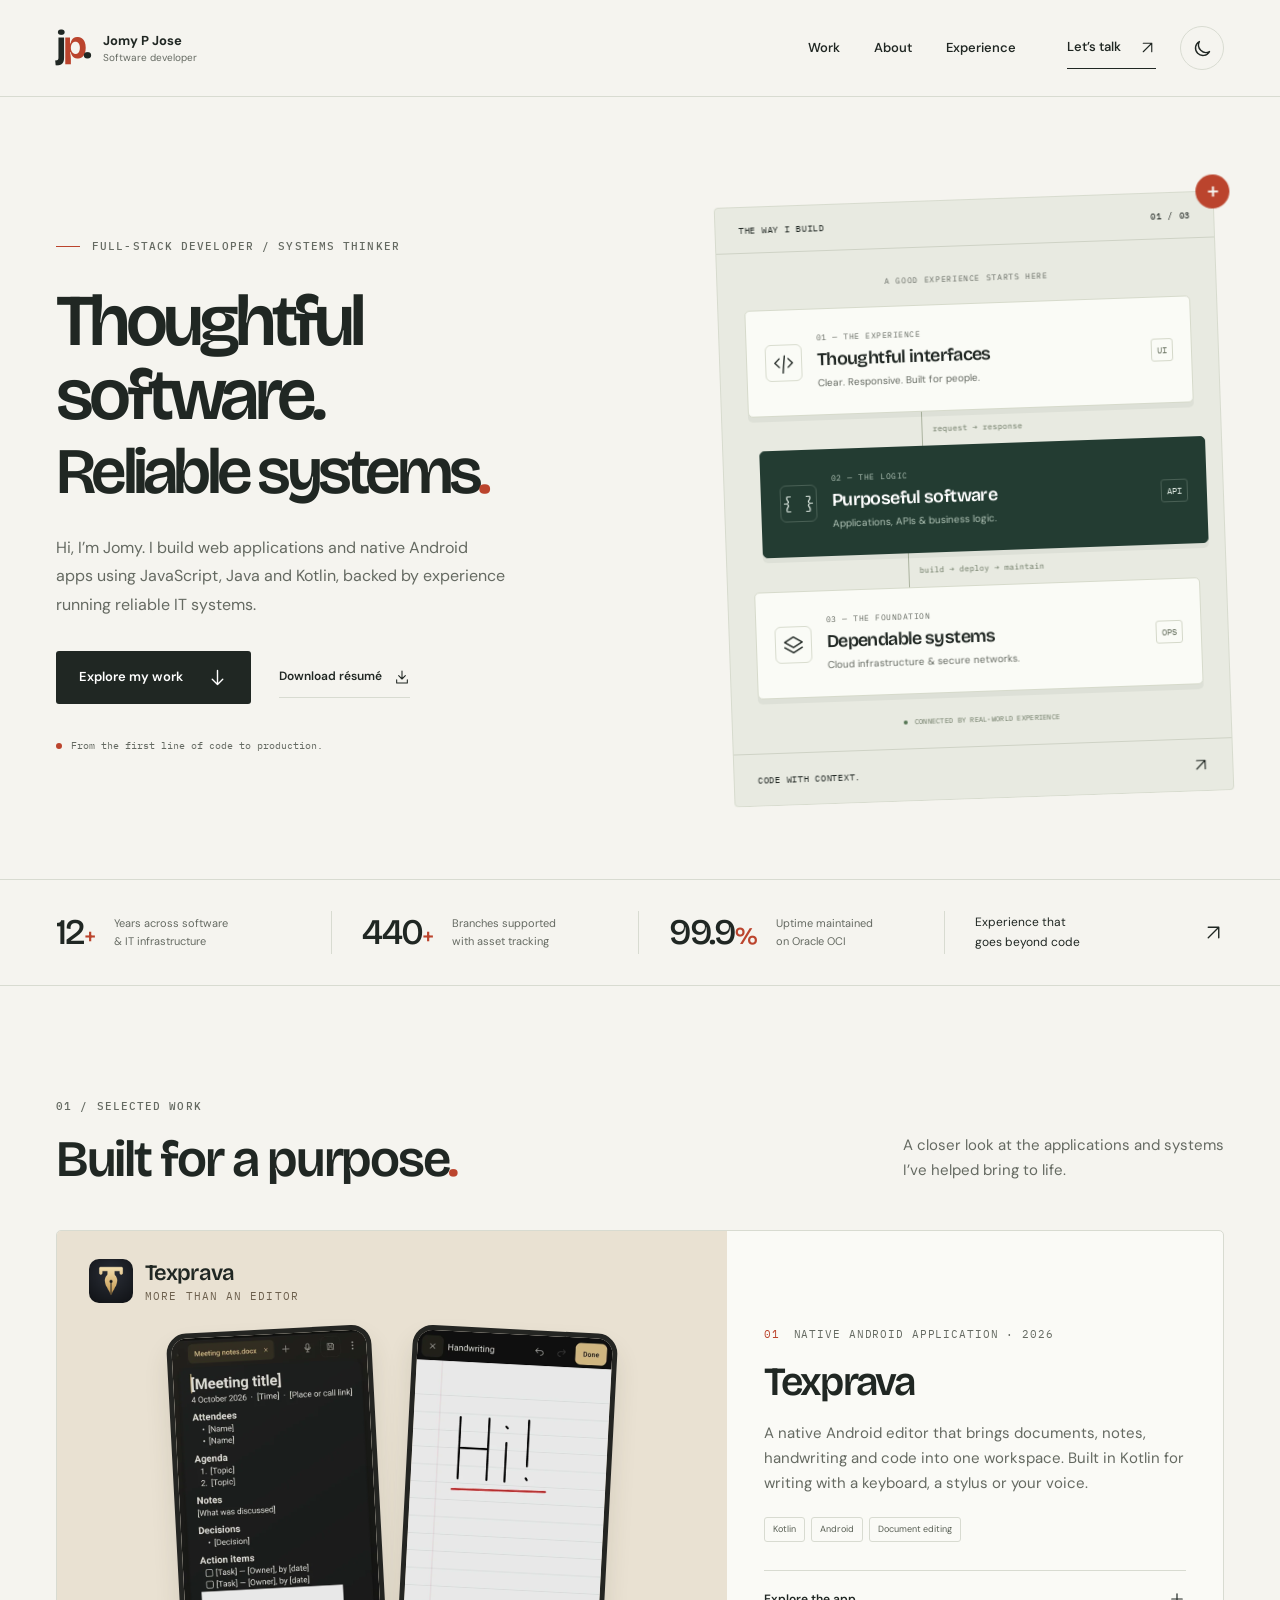
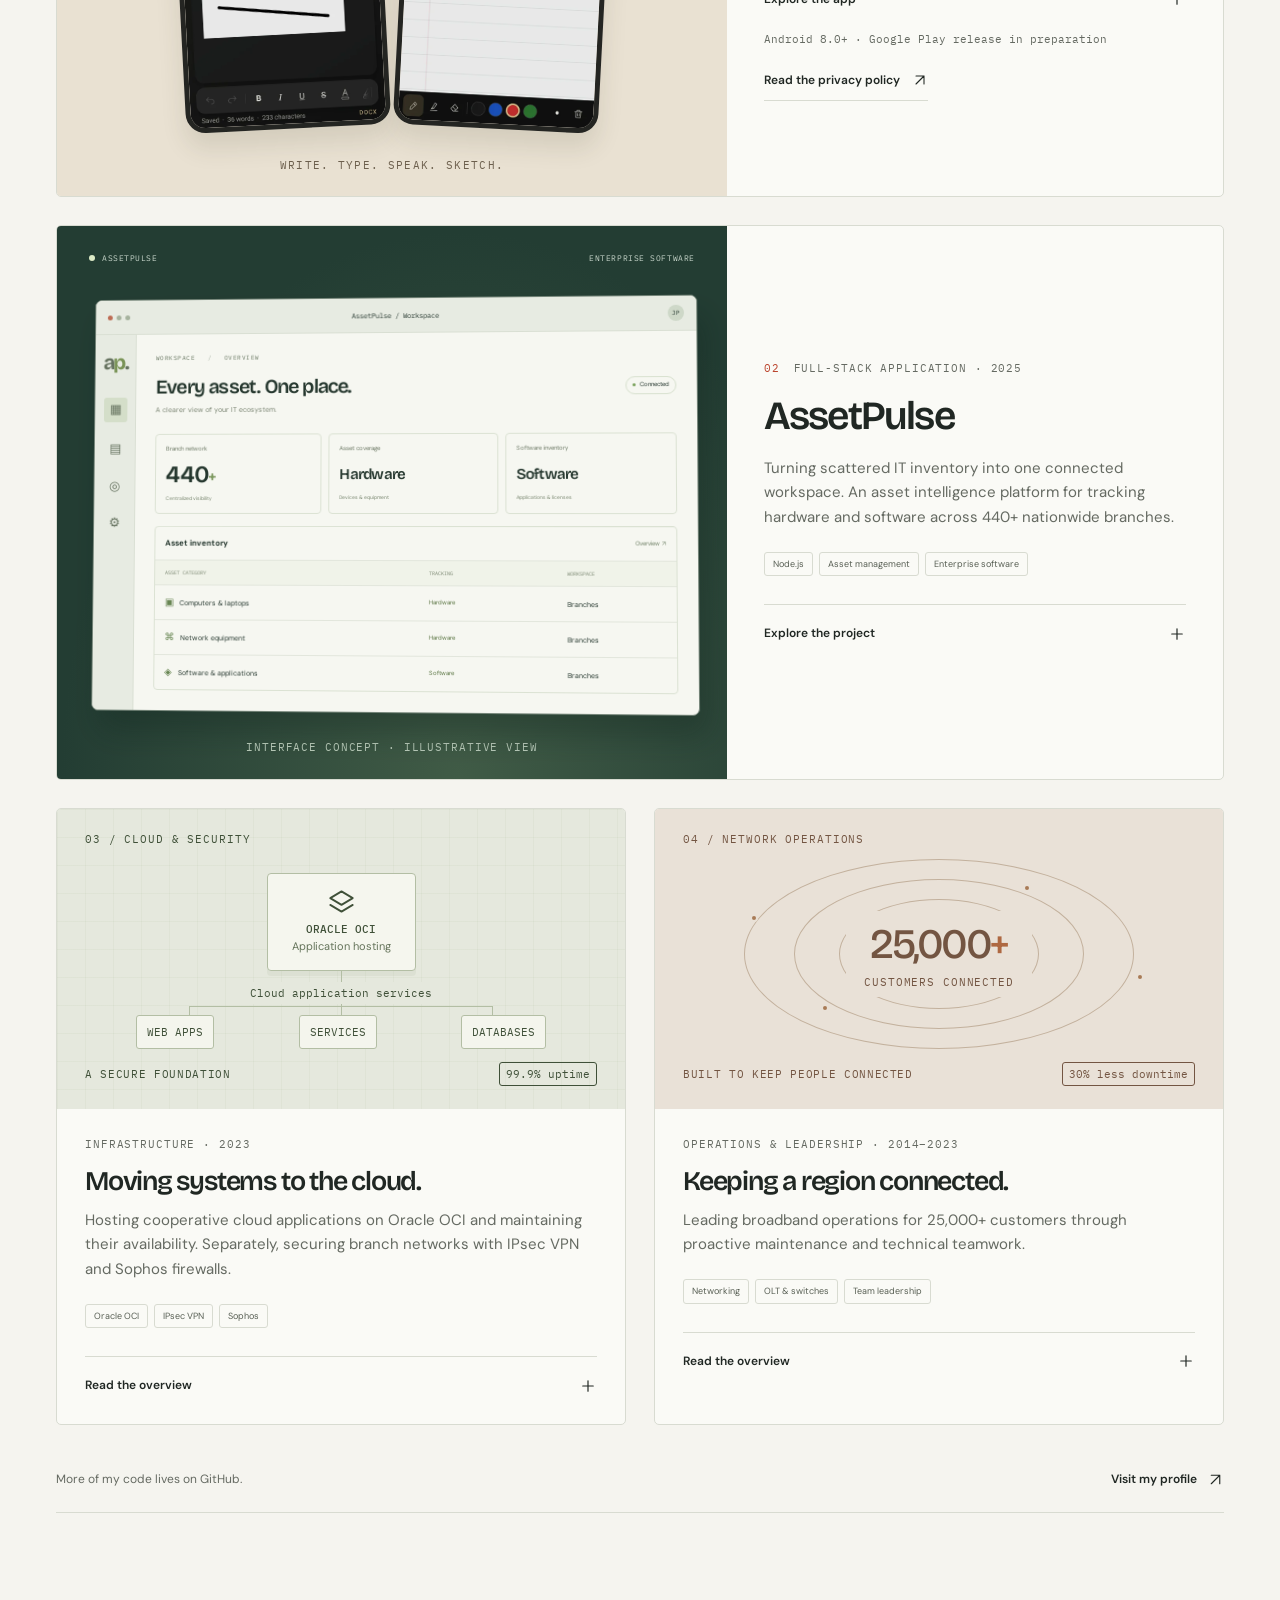
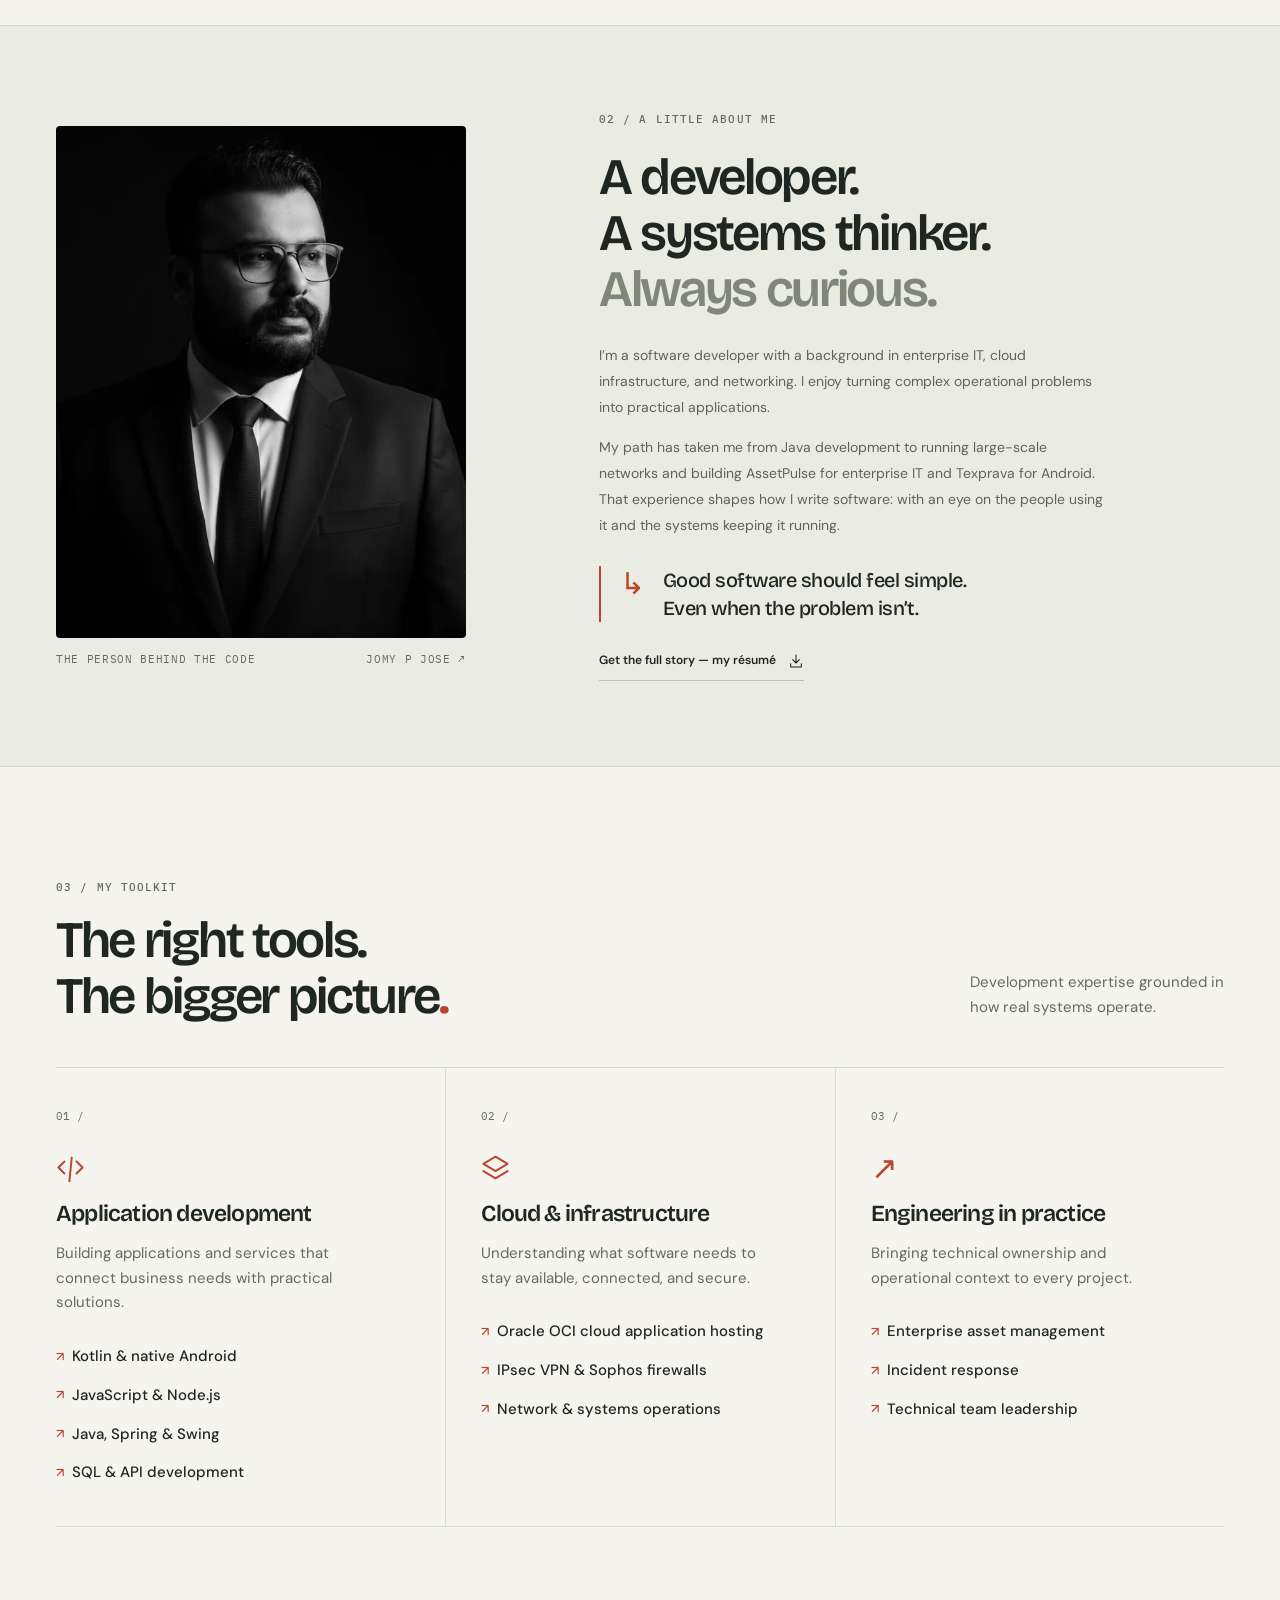
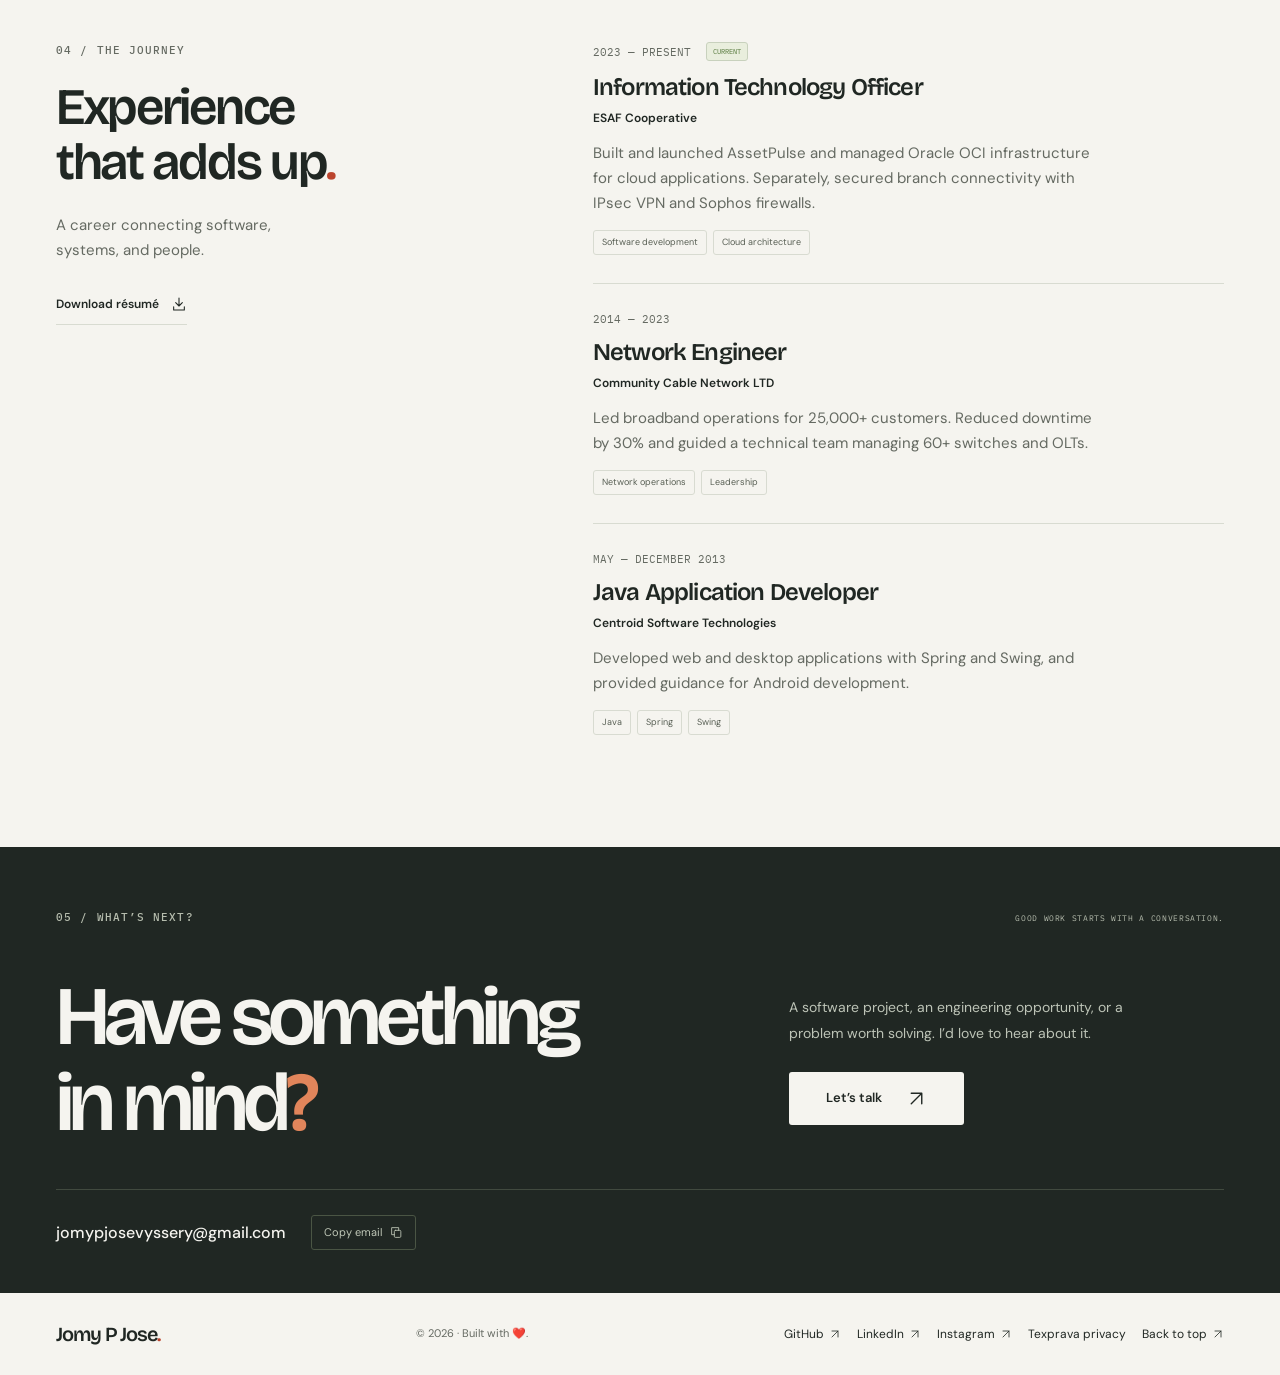
==== index.html @ c42f80f7 "Improve portfolio content, add dark theme, and update resume" ====
<!DOCTYPE html>
<html lang="en">
<head>
  <meta charset="UTF-8">
  <meta name="viewport" content="width=device-width, initial-scale=1.0">
  <meta name="theme-color" content="#f5f4ef">
  <meta name="description" content="Jomy P Jose — software developer with 12+ years across web applications, native Android apps, and cloud infrastructure. Explore selected work and get in touch.">
  <meta property="og:type" content="website">
  <meta property="og:title" content="Jomy P Jose — Software Developer">
  <meta property="og:description" content="Web applications and native Android apps, built with JavaScript, Java and Kotlin. Thoughtful software. Reliable systems.">
  <meta property="og:image" content="https://jomypjose.github.io/assets/images/social-preview.png">
  <meta property="og:image:width" content="1200">
  <meta property="og:image:height" content="630">
  <meta property="og:image:alt" content="Jomy P Jose — Software Developer. Web, Android and cloud applications.">
  <meta name="twitter:card" content="summary_large_image">
  <meta name="twitter:title" content="Jomy P Jose — Software Developer">
  <meta name="twitter:description" content="Web and Android applications. Thoughtful software. Reliable systems.">
  <meta name="twitter:image" content="https://jomypjose.github.io/assets/images/social-preview.png">
  <meta property="og:url" content="https://jomypjose.github.io/">
  <link rel="canonical" href="https://jomypjose.github.io/">
  <title>Jomy P Jose — Software Developer</title>
  <link rel="icon" type="image/svg+xml" href="assets/favicon.svg">
  <link rel="preconnect" href="https://fonts.googleapis.com">
  <link rel="preconnect" href="https://fonts.gstatic.com" crossorigin>
  <link href="https://fonts.googleapis.com/css2?family=Bricolage+Grotesque:wght@400;500;600;700;800&family=DM+Sans:wght@400;450;500;550;600;650;700&family=IBM+Plex+Mono:wght@400;500&display=swap" rel="stylesheet">
  <script>
    (() => {
      let preference;
      try { preference = localStorage.getItem('portfolio-theme'); } catch {}
      const dark = preference === 'dark' || (preference !== 'light' && window.matchMedia('(prefers-color-scheme: dark)').matches);
      document.documentElement.dataset.theme = dark ? 'dark' : 'light';
    })();
  </script>
  <link rel="stylesheet" href="css/style.css?v=20261004">
  <script src="js/main.js?v=20261004" defer></script>
  <noscript><style>@media(max-width:600px){.header-inner{height:auto;flex-wrap:wrap;padding-block:16px;gap:16px}.navigation{display:flex;position:static;width:100%;padding:0;box-shadow:none;border:0}.menu-toggle{display:none}}</style></noscript>
</head>
<body>
  <a class="skip-link" href="#main">Skip to content</a>
  <svg class="icon-library" xmlns="http://www.w3.org/2000/svg" aria-hidden="true"><defs>
    <symbol id="arrow-up-right" viewBox="0 0 24 24"><path d="M6 18 18 6M6 6h12v12"/></symbol>
    <symbol id="arrow-right" viewBox="0 0 24 24"><path d="M4 12h16m-6-6 6 6-6 6"/></symbol>
    <symbol id="arrow-down" viewBox="0 0 24 24"><path d="M12 4v16m-6-6 6 6 6-6"/></symbol>
    <symbol id="plus" viewBox="0 0 24 24"><path d="M12 5v14M5 12h14"/></symbol>
    <symbol id="code" viewBox="0 0 24 24"><path d="m7 7-5 5 5 5m10-10 5 5-5 5m-4-13-2 20"/></symbol>
    <symbol id="layers" viewBox="0 0 24 24"><path d="m12 3 10 6-10 6L2 9Zm-10 12 10 6 10-6M2 15l10 6 10-6"/></symbol>
    <symbol id="download" viewBox="0 0 24 24"><path d="M12 3v12m-5-5 5 5 5-5M4 16v5h16v-5"/></symbol>
    <symbol id="check" viewBox="0 0 24 24"><path d="m5 12 4 4L19 6"/></symbol>
    <symbol id="copy" viewBox="0 0 24 24"><rect x="8" y="8" width="12" height="13" rx="2"/><path d="M16 8V3H3v13h5"/></symbol>
  </defs></svg>

  <header class="site-header">
    <div class="shell header-inner">
      <a class="brand" href="#home" aria-label="Jomy P Jose, home"><span class="brand-mark">j<span>p</span>.</span><span class="brand-name">Jomy P Jose<span>Software developer</span></span></a>
      <nav id="navigation" class="navigation" aria-label="Main navigation">
        <a href="#work">Work</a><a href="#about">About</a><a href="#experience">Experience</a>
        <a class="nav-contact" href="#contact">Let’s talk <svg aria-hidden="true" class="icon"><use href="#arrow-up-right"/></svg></a>
      </nav>
      <button class="theme-toggle" type="button" aria-label="Switch to dark theme" hidden>
        <svg class="icon theme-moon" aria-hidden="true" viewBox="0 0 24 24"><path d="M20 15.5A8.5 8.5 0 0 1 8.5 4 8.5 8.5 0 1 0 20 15.5Z"/></svg>
        <svg class="icon theme-sun" aria-hidden="true" viewBox="0 0 24 24"><circle cx="12" cy="12" r="4"/><path d="M12 2v2m0 16v2M2 12h2m16 0h2M5 5l1.5 1.5m11 11L19 19M5 19l1.5-1.5m11-11L19 5"/></svg>
      </button>
      <button class="menu-toggle" type="button" aria-label="Open navigation" aria-expanded="false" aria-controls="navigation"><span></span><span></span></button>
    </div>
  </header>

  <main id="main">
    <section class="hero shell" id="home" aria-labelledby="hero-title">
      <div class="hero-copy">
        <p class="eyebrow"><span class="accent-line"></span> FULL-STACK DEVELOPER / SYSTEMS THINKER</p>
        <h1 id="hero-title">Thoughtful<br>software.<br><span class="hero-last">Reliable systems<span class="accent">.</span></span></h1>
        <p class="hero-description">Hi, I’m Jomy. I build web applications and native Android apps using JavaScript, Java and Kotlin, backed by experience running reliable IT systems.</p>
        <div class="hero-actions"><a class="button button-dark" href="#work">Explore my work <svg aria-hidden="true" class="icon"><use href="#arrow-down"/></svg></a><a class="text-link" href="assets/docs/jomy_resume_cv.pdf?v=20261004" download>Download résumé <svg aria-hidden="true" class="icon"><use href="#download"/></svg></a></div>
        <div class="hero-footnote"><span class="tiny-dot"></span> From the first line of code to production.</div>
      </div>
      <div class="hero-visual" role="img" aria-label="Illustration of application, API, and infrastructure layers">
        <div class="visual-topline"><span>THE WAY I BUILD</span><span>01 / 03</span></div>
        <div class="architecture">
          <div class="architecture-label">A GOOD EXPERIENCE STARTS HERE</div>
          <div class="stack-layer layer-interface"><span class="layer-icon"><svg aria-hidden="true" class="icon"><use href="#code"/></svg></span><div><span class="layer-number">01 — THE EXPERIENCE</span><strong>Thoughtful interfaces</strong><small>Clear. Responsive. Built for people.</small></div><span class="layer-status"><span></span> UI</span></div>
          <div class="stack-connector"><span></span><code>request → response</code></div>
          <div class="stack-layer layer-logic"><span class="layer-icon">{ }</span><div><span class="layer-number">02 — THE LOGIC</span><strong>Purposeful software</strong><small>Applications, APIs & business logic.</small></div><span class="layer-status">API</span></div>
          <div class="stack-connector"><span></span><code>build → deploy → maintain</code></div>
          <div class="stack-layer layer-system"><span class="layer-icon"><svg aria-hidden="true" class="icon"><use href="#layers"/></svg></span><div><span class="layer-number">03 — THE FOUNDATION</span><strong>Dependable systems</strong><small>Cloud infrastructure & secure networks.</small></div><span class="layer-status">OPS</span></div>
          <div class="architecture-bottom"><span class="tiny-dot"></span> CONNECTED BY REAL-WORLD EXPERIENCE</div>
        </div>
        <div class="visual-bottomline"><span>CODE WITH CONTEXT.</span><svg aria-hidden="true" class="icon"><use href="#arrow-up-right"/></svg></div>
        <span class="visual-orbit" aria-hidden="true">+</span>
      </div>
    </section>

    <div class="proof-strip"><div class="shell proof-inner"><div><strong>12<span>+</span></strong><p>Years across software<br>& IT infrastructure</p></div><div><strong>440<span>+</span></strong><p>Branches supported<br>with asset tracking</p></div><div><strong>99.9<span>%</span></strong><p>Uptime maintained<br>on Oracle OCI</p></div><a href="#about">Experience that<br>goes beyond code <svg aria-hidden="true" class="icon"><use href="#arrow-up-right"/></svg></a></div></div>

    <section id="work" class="section shell" aria-labelledby="work-title">
      <div class="section-heading"><div><p class="eyebrow">01 / SELECTED WORK</p><h2 id="work-title">Built for a purpose<span class="accent">.</span></h2></div><p>A closer look at the applications and systems<br class="desktop-break"> I’ve helped bring to life.</p></div>
      <article id="texprava" class="featured-project texprava-project" aria-labelledby="texprava-title">
        <div class="project-stage texprava-stage">
          <div class="texprava-stage-heading"><img src="texprava/icon.png" width="44" height="44" alt="" loading="lazy"><div><strong>Texprava</strong><span>MORE THAN AN EDITOR</span></div></div>
          <div class="texprava-screens">
            <img src="assets/images/texprava-editor.webp" width="480" height="960" alt="Texprava editing a Word document with formatted meeting notes and a drawing" loading="lazy">
            <img src="assets/images/texprava-handwriting.webp" width="480" height="960" alt="Texprava handwriting canvas with a handwritten greeting and pen tools" loading="lazy">
          </div>
          <span class="texprava-stage-caption">WRITE. TYPE. SPEAK. SKETCH.</span>
        </div>
        <div class="project-description">
          <div class="project-kicker"><span>01</span><span>NATIVE ANDROID APPLICATION · 2026</span></div>
          <h3 id="texprava-title">Texprava</h3>
          <p>A native Android editor that brings documents, notes, handwriting and code into one workspace. Built in Kotlin for writing with a keyboard, a stylus or your voice.</p>
          <div class="tags"><span>Kotlin</span><span>Android</span><span>Document editing</span></div>
          <details class="case-study">
            <summary>Explore the app <svg aria-hidden="true" class="icon"><use href="#plus"/></svg></summary>
            <div class="case-study-body">
              <h4>The challenge & my role</h4>
              <p>I built Texprava in Kotlin to bring formatted documents, plain text and handwriting into one native Android workspace, with recovery that survives app restarts.</p>
              <h4>Engineering decisions</h4>
              <p>Format readers and writers use plain Kotlin so document conversions can be tested on the JVM. Android’s file picker gives users control over where files are opened and saved. Atomic local drafts and persistent undo preserve work between sessions.</p>
              <h4>Protecting the original</h4>
              <p>When a document contains unsupported content, the editor warns the user and asks for a new filename instead of overwriting the original. Before saving, it checks for changes made by another app.</p>
              <h4>Validation & result</h4>
              <p>The project includes unit tests for document format round trips, editor behaviour, text encoding and version history. The screenshots show the working document editor and handwriting canvas.</p>
              <h4>Real documents, flexible input</h4>
              <p>Edit Word (.docx), OpenDocument, RTF and HTML files with formatting, tables, pictures and checklists. Sketch with a stylus or your finger, dictate in multiple languages, and read documents aloud using your phone’s speech services.</p>
              <h4>Built for everyday work</h4>
              <p>Multiple tabs, syntax highlighting, regular-expression search, PDF export and document templates support everything from quick notes to structured documents. The interface adapts to phones, tablets and changing window sizes.</p>
              <h4>Recovery and privacy</h4>
              <p>Local drafts, persistent undo and version history help protect work between sessions. Locked-note contents are encrypted on the device. No account, ads or tracking; optional speech services and user-selected cloud storage operate under their own policies.</p>
            </div>
          </details>
          <p class="project-release-note">Android 8.0+ · Google Play release in preparation</p>
          <a class="text-link texprava-policy-link" href="texprava/privacy-policy.html">Read the privacy policy <svg aria-hidden="true" class="icon"><use href="#arrow-up-right"/></svg></a>
        </div>
      </article>
      <article class="featured-project">
        <div class="project-stage asset-stage" role="img" aria-label="Conceptual illustration of an asset tracking interface">
          <div class="stage-top"><span><span class="tiny-dot"></span> ASSETPULSE</span><span>ENTERPRISE SOFTWARE</span></div>
          <div class="app-window">
            <div class="app-titlebar"><div class="window-dots"><i></i><i></i><i></i></div><span>AssetPulse / Workspace</span><span class="app-avatar">JP</span></div>
            <div class="app-body"><aside class="app-sidebar" aria-hidden="true"><b class="app-logo">a<span>p</span>.</b><span class="app-side-active">▦</span><span>▤</span><span>◎</span><span>⚙</span></aside><div class="app-content"><div class="app-breadcrumb">WORKSPACE <span>/</span> OVERVIEW</div><div class="app-heading"><h3>Every asset. One place.</h3><span class="app-pill"><span class="tiny-dot"></span> Connected</span></div><p class="app-description">A clearer view of your IT ecosystem.</p><div class="app-metrics"><div><span>Branch network</span><b>440<span>+</span></b><small>Centralized visibility</small></div><div><span>Asset coverage</span><b class="metric-word">Hardware</b><small>Devices & equipment</small></div><div><span>Software inventory</span><b class="metric-word">Software</b><small>Applications & licenses</small></div></div><div class="app-table"><div class="app-table-header"><b>Asset inventory</b><span>Overview ↗</span></div><div class="app-table-row app-table-labels"><span>ASSET CATEGORY</span><span>TRACKING</span><span>WORKSPACE</span></div><div class="app-table-row"><span><i class="table-device">▣</i> Computers & laptops</span><span class="table-status">Hardware</span><span>Branches</span></div><div class="app-table-row"><span><i class="table-device">⌘</i> Network equipment</span><span class="table-status">Hardware</span><span>Branches</span></div><div class="app-table-row"><span><i class="table-device">◈</i> Software & applications</span><span class="table-status">Software</span><span>Branches</span></div></div></div></div>
          </div>
          <span class="concept-label">INTERFACE CONCEPT · ILLUSTRATIVE VIEW</span>
        </div>
        <div class="project-description"><div class="project-kicker"><span>02</span><span>FULL-STACK APPLICATION · 2025</span></div><h3>AssetPulse</h3><p>Turning scattered IT inventory into one connected workspace. An asset intelligence platform for tracking hardware and software across 440+ nationwide branches.</p><div class="tags"><span>Node.js</span><span>Asset management</span><span>Enterprise software</span></div><details class="case-study"><summary>Explore the project <svg aria-hidden="true" class="icon"><use href="#plus"/></svg></summary><div class="case-study-body"><h4>The challenge</h4><p>Managing hardware and software across a nationwide branch network requires a consistent, centralized view of IT assets.</p><h4>My contribution</h4><p>Built and launched AssetPulse while serving as Information Technology Officer at ESAF Cooperative. I brought first-hand experience of branch IT operations into a Node.js application for centralized hardware and software tracking.</p><h4>Scope & presentation</h4><p>The platform covers hardware and software inventory across a nationwide branch network. The visual above is an interface concept; it illustrates the scope of the work rather than a production screenshot.</p><h4>The outcome</h4><p>Centralized hardware and software tracking for 440+ branches, making asset information easier to organize and access.</p><a class="text-link" href="mailto:jomypjosevyssery@gmail.com?subject=Let%E2%80%99s%20talk%20about%20AssetPulse">Ask me about the implementation <svg aria-hidden="true" class="icon"><use href="#arrow-up-right"/></svg></a></div></details></div>
      </article>
      <div class="project-pair">
        <article class="secondary-project"><div class="project-stage cloud-stage"><span class="stage-number">03 / CLOUD & SECURITY</span><div class="cloud-diagram" role="img" aria-label="Cloud applications hosted on Oracle Cloud Infrastructure"><div class="cloud-node"><svg aria-hidden="true" class="icon"><use href="#layers"/></svg><span>ORACLE OCI</span><small>Application hosting</small></div><div class="network-line"><span>Cloud application services</span></div><div class="branch-nodes"><span>WEB APPS</span><span>SERVICES</span><span>DATABASES</span></div></div><div class="stage-footer">A SECURE FOUNDATION <span>99.9% uptime</span></div></div><div class="secondary-copy"><div class="project-kicker">INFRASTRUCTURE · 2023</div><h3>Moving systems to the cloud.</h3><p>Hosting cooperative cloud applications on Oracle OCI and maintaining their availability. Separately, securing branch networks with IPsec VPN and Sophos firewalls.</p><div class="tags"><span>Oracle OCI</span><span>IPsec VPN</span><span>Sophos</span></div><details class="case-study"><summary>Read the overview <svg aria-hidden="true" class="icon"><use href="#plus"/></svg></summary><div class="case-study-body"><h4>My contribution</h4><p>Managed Oracle OCI infrastructure for cloud applications at ESAF Cooperative. Separately, deployed IPsec VPN and Sophos firewalls to secure branch connectivity.</p><h4>The outcome</h4><p>Maintained 99.9% uptime for cloud applications hosted on Oracle OCI. Supported secure branch connectivity through separate IPsec VPN and Sophos firewall deployments.</p></div></details></div></article>
        <article class="secondary-project"><div class="project-stage network-stage"><span class="stage-number">04 / NETWORK OPERATIONS</span><div class="network-graphic" aria-hidden="true"><div class="network-ring ring-one"></div><div class="network-ring ring-two"></div><div class="network-ring ring-three"></div><div class="network-core"><strong>25,000<span>+</span></strong><small>CUSTOMERS CONNECTED</small></div><span class="network-point point-one"></span><span class="network-point point-two"></span><span class="network-point point-three"></span><span class="network-point point-four"></span></div><div class="stage-footer">BUILT TO KEEP PEOPLE CONNECTED <span>30% less downtime</span></div></div><div class="secondary-copy"><div class="project-kicker">OPERATIONS & LEADERSHIP · 2014–2023</div><h3>Keeping a region connected.</h3><p>Leading broadband operations for 25,000+ customers through proactive maintenance and technical teamwork.</p><div class="tags"><span>Networking</span><span>OLT & switches</span><span>Team leadership</span></div><details class="case-study"><summary>Read the overview <svg aria-hidden="true" class="icon"><use href="#plus"/></svg></summary><div class="case-study-body"><h4>My contribution</h4><p>Directed regional broadband operations at Community Cable Network LTD and led a technical team configuring 60+ managed switches and OLTs.</p><h4>The outcome</h4><p>Reduced downtime by 30% through proactive maintenance for a network serving more than 25,000 customers.</p></div></details></div></article>
      </div>
      <a class="github-link" href="https://github.com/jomypjose" target="_blank" rel="noopener noreferrer"><span>More of my code lives on GitHub.</span><span>Visit my profile <svg aria-hidden="true" class="icon"><use href="#arrow-up-right"/></svg></span></a>
    </section>

    <section id="about" class="about-section" aria-labelledby="about-title"><div class="shell about-layout"><div class="about-photo"><img src="assets/images/portrait.webp" width="640" height="823" alt="Portrait of Jomy P Jose" loading="lazy"><div class="photo-caption"><span>THE PERSON BEHIND THE CODE</span><span>JOMY P JOSE ↗</span></div></div><div class="about-copy"><p class="eyebrow">02 / A LITTLE ABOUT ME</p><h2 id="about-title">A developer.<br>A systems thinker.<br><span class="muted">Always curious.</span></h2><p>I’m a software developer with a background in enterprise IT, cloud infrastructure, and networking. I enjoy turning complex operational problems into practical applications.</p><p>My path has taken me from Java development to running large-scale networks and building AssetPulse for enterprise IT and Texprava for Android. That experience shapes how I write software: with an eye on the people using it and the systems keeping it running.</p><div class="about-note"><span class="note-mark" aria-hidden="true">↳</span><p>Good software should feel simple.<br>Even when the problem isn’t.</p></div><a class="text-link" href="assets/docs/jomy_resume_cv.pdf?v=20261004" download>Get the full story — my résumé <svg aria-hidden="true" class="icon"><use href="#download"/></svg></a></div></div></section>

    <section class="section shell skills-section" aria-labelledby="skills-title"><div class="section-heading"><div><p class="eyebrow">03 / MY TOOLKIT</p><h2 id="skills-title">The right tools.<br>The bigger picture<span class="accent">.</span></h2></div><p>Development expertise grounded in<br class="desktop-break"> how real systems operate.</p></div><div class="skills-grid"><div class="skill-group"><span class="skill-number">01 /</span><svg aria-hidden="true" class="icon skill-icon"><use href="#code"/></svg><h3>Application development</h3><p>Building applications and services that connect business needs with practical solutions.</p><ul><li>Kotlin & native Android</li><li>JavaScript & Node.js</li><li>Java, Spring & Swing</li><li>SQL & API development</li></ul></div><div class="skill-group"><span class="skill-number">02 /</span><svg aria-hidden="true" class="icon skill-icon"><use href="#layers"/></svg><h3>Cloud & infrastructure</h3><p>Understanding what software needs to stay available, connected, and secure.</p><ul><li>Oracle OCI cloud application hosting</li><li>IPsec VPN & Sophos firewalls</li><li>Network & systems operations</li></ul></div><div class="skill-group"><span class="skill-number">03 /</span><span class="skill-icon text-icon" aria-hidden="true">↗</span><h3>Engineering in practice</h3><p>Bringing technical ownership and operational context to every project.</p><ul><li>Enterprise asset management</li><li>Incident response</li><li>Technical team leadership</li></ul></div></div></section>

    <section id="experience" class="section shell experience-section" aria-labelledby="experience-title"><div class="experience-intro"><p class="eyebrow">04 / THE JOURNEY</p><h2 id="experience-title">Experience<br>that adds up<span class="accent">.</span></h2><p>A career connecting software,<br>systems, and people.</p><a class="text-link" href="assets/docs/jomy_resume_cv.pdf?v=20261004" download>Download résumé <svg aria-hidden="true" class="icon"><use href="#download"/></svg></a></div><div class="experience-list"><article class="experience-item"><div class="experience-meta"><span>2023 — PRESENT</span><span class="current-tag">CURRENT</span></div><h3>Information Technology Officer</h3><p class="company">ESAF Cooperative</p><p>Built and launched AssetPulse and managed Oracle OCI infrastructure for cloud applications. Separately, secured branch connectivity with IPsec VPN and Sophos firewalls.</p><div class="tags"><span>Software development</span><span>Cloud architecture</span></div></article><article class="experience-item"><div class="experience-meta"><span>2014 — 2023</span></div><h3>Network Engineer</h3><p class="company">Community Cable Network LTD</p><p>Led broadband operations for 25,000+ customers. Reduced downtime by 30% and guided a technical team managing 60+ switches and OLTs.</p><div class="tags"><span>Network operations</span><span>Leadership</span></div></article><article class="experience-item"><div class="experience-meta"><span>MAY — DECEMBER 2013</span></div><h3>Java Application Developer</h3><p class="company">Centroid Software Technologies</p><p>Developed web and desktop applications with Spring and Swing, and provided guidance for Android development.</p><div class="tags"><span>Java</span><span>Spring</span><span>Swing</span></div></article></div></section>

    <section id="contact" class="contact-section" aria-labelledby="contact-title"><div class="shell"><div class="contact-top"><p class="eyebrow">05 / WHAT’S NEXT?</p><span class="contact-small">GOOD WORK STARTS WITH A CONVERSATION.</span></div><div class="contact-main"><h2 id="contact-title">Have something<br>in mind<span>?</span></h2><div class="contact-copy"><p>A software project, an engineering opportunity, or a problem worth solving. I’d love to hear about it.</p><a class="button button-light" href="mailto:jomypjosevyssery@gmail.com">Let’s talk <svg aria-hidden="true" class="icon"><use href="#arrow-up-right"/></svg></a></div></div><div class="contact-bottom"><a class="email-link" href="mailto:jomypjosevyssery@gmail.com">jomypjosevyssery@gmail.com</a><button id="copy-email" class="copy-email" type="button" hidden>Copy email <svg aria-hidden="true" class="icon"><use href="#copy"/></svg></button><p id="copy-status" class="copy-status" role="status" aria-live="polite"></p></div></div></section>
  </main>
  <footer class="site-footer shell"><a class="footer-brand" href="#home">Jomy P Jose<span class="accent">.</span></a><p>© <span id="year">2026</span> · Built with ❤️.</p><div class="footer-links"><a href="https://github.com/jomypjose" target="_blank" rel="noopener noreferrer">GitHub <svg aria-hidden="true" class="icon"><use href="#arrow-up-right"/></svg></a><a href="https://linkedin.com/in/jomypjose" target="_blank" rel="noopener noreferrer">LinkedIn <svg aria-hidden="true" class="icon"><use href="#arrow-up-right"/></svg></a><a href="https://instagram.com/jomypjose" target="_blank" rel="noopener noreferrer" aria-label="Instagram: @jomypjose">Instagram <svg aria-hidden="true" class="icon"><use href="#arrow-up-right"/></svg></a><a href="texprava/privacy-policy.html">Texprava privacy</a><a href="#home">Back to top <svg aria-hidden="true" class="icon"><use href="#arrow-up-right"/></svg></a></div></footer>
</body>
</html>
---- css/style.css ----
:root {
  --paper:#f5f4ef;
  --ink:#202723;
  --muted:#656a62;
  --accent:#bb442d;
  --line:#d8dbd1;
  --white:#fff;
  --display:'Bricolage Grotesque',sans-serif;
  --body:'DM Sans',sans-serif;
  --mono:'IBM Plex Mono',monospace;
  --shell:1240px;
}

*,*::before,*::after {
  box-sizing:border-box;
}

html {
  scroll-behavior:smooth;
  scroll-padding-top:110px;
}

body {
  margin:0;
  overflow-x:clip;
  background:var(--paper);
  color:var(--ink);
  font-family:var(--body);
  font-size:16px;
  line-height:1.6;
  -webkit-font-smoothing:antialiased;
}

::selection {
  color:white;
  background:var(--accent);
}

a {
  color:inherit;
  text-decoration:none;
}

button {
  font:inherit;
  color:inherit;
  cursor:pointer;
}

button,a,summary {
  touch-action:manipulation;
  -webkit-tap-highlight-color:transparent;
}

button {
  border:0;
}

img {
  display:block;
  max-width:100%;
  height:auto;
}

h1,h2,h3,h4,p {
  margin:0;
}

h1,h2,h3 {
  font-family:var(--display);
  font-weight:600;
  line-height:1.08;
  letter-spacing:-.045em;
}

button:focus-visible,a:focus-visible,summary:focus-visible {
  outline:3px solid var(--accent);
  outline-offset:6px;
}

section {
  scroll-margin-top:100px;
}

.shell {
  width:min(var(--shell),calc(100% - 112px));
  margin-inline:auto;
}

.section {
  padding-block:112px;
}

.icon-library {
  position:absolute;
  width:0;
  height:0;
  overflow:hidden;
}

.icon {
  width:21px;
  height:21px;
  fill:none;
  stroke:currentColor;
  stroke-width:1.6;
  stroke-linecap:round;
  stroke-linejoin:round;
  flex-shrink:0;
}

.accent {
  color:var(--accent);
}

.muted {
  color:#81867b;
}

.eyebrow {
  font-family:var(--mono);
  font-size:10px;
  font-weight:500;
  letter-spacing:.1em;
  line-height:1.6;
}

.skip-link {
  position:fixed;
  top:12px;
  left:12px;
  padding:12px 20px;
  z-index:100;
  background:var(--ink);
  color:white;
  transform:translateY(-160%);
}

.skip-link:focus {
  transform:translateY(0);
}

.site-header {
  position:sticky;
  top:0;
  z-index:30;
  background:rgba(245,244,239,.95);
  border-bottom:1px solid var(--line);
  backdrop-filter:blur(16px);
}

.header-inner {
  height:96px;
  display:flex;
  align-items:center;
  justify-content:space-between;
}

.brand {
  display:flex;
  align-items:center;
  gap:14px;
}

.brand-mark {
  font:700 39px/.9 var(--display);
  letter-spacing:-.09em;
  padding-bottom:5px;
}

.brand-mark span {
  color:var(--accent);
}

.brand-name {
  font-size:13px;
  font-weight:700;
  line-height:1.5;
}

.brand-name>span {
  display:block;
  color:var(--muted);
  font-size:10px;
  font-weight:400;
}

.navigation {
  display:flex;
  align-items:center;
  gap:34px;
  font-size:13px;
  font-weight:550;
}

.navigation>a {
  position:relative;
  transition:color .2s;
}

.navigation>a:hover,.navigation>a[aria-current] {
  color:var(--accent);
}

.nav-contact {
  display:flex;
  gap:18px;
  align-items:center;
  margin-left:17px;
  border-bottom:1px solid var(--ink);
  padding:10px 0;
}

.nav-contact .icon {
  width:17px;
}

.menu-toggle {
  display:none;
}

.hero {
  display:grid;
  grid-template-columns:1.2fr 1fr;
  gap:68px;
  align-items:center;
  padding-block:94px 80px;
}

.hero .eyebrow {
  display:flex;
  gap:12px;
  align-items:center;
  color:var(--muted);
}

.accent-line {
  height:1px;
  width:24px;
  background:var(--accent);
}

h1 {
  font-size:clamp(54px,5.7vw,80px);
  line-height:1.015;
  margin-block:28px;
  letter-spacing:-.065em;
}

.hero-last {
  font-size:.89em;
}

.hero-description {
  max-width:450px;
  color:var(--muted);
  font-size:16px;
  line-height:1.8;
}

.hero-actions {
  display:flex;
  align-items:center;
  gap:28px;
  margin-top:31px;
}

.button {
  display:inline-flex;
  align-items:center;
  justify-content:center;
  gap:24px;
  padding:16px 23px;
  font-size:13px;
  font-weight:600;
  border-radius:3px;
  transition:background-color .2s,transform .2s,color .2s;
}

.button-dark {
  color:white;
  background:var(--ink);
}

.button:hover {
  transform:translateY(-3px);
  background:var(--accent);
  color:white;
}

.text-link {
  display:inline-flex;
  align-items:center;
  gap:12px;
  font-size:12px;
  font-weight:600;
  padding-block:10px;
  border-bottom:1px solid var(--line);
  transition:color .2s,border-color .2s;
}

.text-link:hover {
  color:var(--accent);
  border-color:var(--accent);
}

.text-link .icon {
  width:16px;
  height:16px;
}

.hero-footnote {
  margin-top:35px;
  font:10px var(--mono);
  color:var(--muted);
  display:flex;
  align-items:center;
  gap:9px;
}

.tiny-dot {
  display:inline-block;
  height:6px;
  width:6px;
  border-radius:50%;
  background:var(--accent);
  flex-shrink:0;
}

.hero-visual {
  position:relative;
  background:#e8eae1;
  border:1px solid #d7dbce;
  min-width:0;
  border-radius:4px;
  background-image:radial-gradient(#ced2c5 .7px,transparent .7px);
  background-size:14px 14px;
  transform:rotate(-2deg);
  margin-top:8px;
}

.visual-topline,.visual-bottomline {
  display:flex;
  justify-content:space-between;
  align-items:center;
  padding:17px 23px;
  font:9px var(--mono);
  letter-spacing:.08em;
  border-bottom:1px solid #ced2c5;
}

.visual-bottomline {
  border-top:1px solid #ced2c5;
  border-bottom:0;
}

.visual-bottomline .icon {
  width:17px;
  height:17px;
}

.architecture {
  padding:27px 26px 22px;
}

.architecture-label {
  font:8px var(--mono);
  letter-spacing:.08em;
  text-align:center;
  margin-bottom:20px;
  color:var(--muted);
}

.stack-layer {
  position:relative;
  display:flex;
  align-items:center;
  gap:15px;
  padding:23px 18px;
  border:1px solid #d6dacb;
  border-radius:5px;
  box-shadow:0 5px 0 rgba(31,43,31,.05);
  background:#fafbf6;
}

.layer-icon {
  width:37px;
  height:37px;
  display:flex;
  align-items:center;
  justify-content:center;
  border:1px solid #d8dcce;
  border-radius:6px;
  font:18px var(--mono);
  flex-shrink:0;
}

.layer-number {
  display:block;
  font:8px var(--mono);
  letter-spacing:.06em;
  color:var(--muted);
  margin-bottom:6px;
}

.stack-layer strong {
  display:block;
  font:600 18px var(--display);
  letter-spacing:-.035em;
}

.stack-layer small {
  display:block;
  font-size:10px;
  color:var(--muted);
  margin-top:5px;
}

.layer-status {
  margin-left:auto;
  font:9px var(--mono);
  border:1px solid #d4d8c9;
  padding:5px;
  border-radius:3px;
  color:#6b7463;
}

.layer-logic {
  background:#233c32;
  color:white;
  border-color:#233c32;
  transform:translateX(10px);
}

.layer-logic .layer-number,.layer-logic small {
  color:#b2c5b8;
}

.layer-logic .layer-icon,.layer-logic .layer-status {
  border-color:#496055;
  color:#dbe6df;
}

.stack-connector {
  height:34px;
  display:flex;
  align-items:center;
  justify-content:center;
  gap:10px;
}

.stack-connector>span {
  height:100%;
  width:1px;
  background:#abb39f;
}

.stack-connector code {
  font:8px var(--mono);
  color:#67745f;
}

.architecture-bottom {
  display:flex;
  align-items:center;
  justify-content:center;
  gap:7px;
  font:7px var(--mono);
  letter-spacing:.04em;
  margin-top:23px;
  color:#67745f;
}

.architecture-bottom .tiny-dot {
  background:#547553;
  width:4px;
  height:4px;
}

.visual-orbit {
  position:absolute;
  right:-17px;
  top:-17px;
  width:34px;
  height:34px;
  border-radius:50%;
  background:var(--accent);
  color:var(--paper);
  font:26px/34px var(--display);
  text-align:center;
  transform:rotate(2deg);
}

.proof-strip {
  border-block:1px solid var(--line);
}

.proof-inner {
  display:grid;
  grid-template-columns:1fr 1fr 1fr .9fr;
  padding-block:31px;
  gap:30px;
}

.proof-inner>div {
  display:flex;
  align-items:center;
  gap:20px;
  border-right:1px solid var(--line);
}

.proof-inner strong {
  font:500 36px var(--display);
  letter-spacing:-.06em;
  white-space:nowrap;
}

.proof-inner strong>span {
  font-size:24px;
  color:var(--accent);
}

.proof-inner p {
  font-size:11px;
  line-height:1.6;
  color:var(--muted);
}

.proof-inner>a {
  display:flex;
  align-items:center;
  justify-content:space-between;
  font-size:12px;
  line-height:1.6;
}

.proof-inner>a:hover {
  color:var(--accent);
}

.section-heading {
  display:flex;
  justify-content:space-between;
  align-items:flex-end;
  gap:32px;
  margin-bottom:43px;
}

.section-heading .eyebrow {
  color:var(--muted);
  margin-bottom:16px;
}

h2 {
  font-size:clamp(36px,4vw,52px);
  line-height:1.09;
}

.section-heading>p {
  color:var(--muted);
  font-size:13px;
  line-height:1.7;
  padding-bottom:5px;
}

.featured-project {
  border:1px solid var(--line);
  display:grid;
  grid-template-columns:1.35fr 1fr;
  border-radius:5px;
  overflow:hidden;
  background:#fafaf6;
}

.project-stage {
  position:relative;
  overflow:hidden;
  min-width:0;
}

.asset-stage {
  background:#233d33;
  display:flex;
  flex-direction:column;
  justify-content:center;
  padding:27px 32px 25px;
  background-image:radial-gradient(ellipse at 60% 100%,#405b46,transparent 70%);
}

.stage-top {
  display:flex;
  justify-content:space-between;
  font:8px var(--mono);
  letter-spacing:.07em;
  color:#c8d6cb;
  gap:10px;
  margin-bottom:33px;
}

.stage-top>span:first-child {
  display:flex;
  align-items:center;
  gap:7px;
}

.stage-top .tiny-dot {
  background:#dbeac6;
}

.app-window {
  width:100%;
  border:1px solid #758579;
  border-radius:7px;
  background:#f6f7f1;
  box-shadow:8px 20px 30px #0c201b50;
  transform:perspective(1200px) rotateY(-3deg) rotateX(2deg);
  overflow:hidden;
  color:#25372e;
}

.app-titlebar {
  display:flex;
  align-items:center;
  justify-content:space-between;
  height:35px;
  padding:0 12px;
  background:#e7ebe2;
  border-bottom:1px solid #d9dfd3;
  font:7px var(--mono);
}

.window-dots {
  display:flex;
  gap:4px;
}

.window-dots i {
  height:5px;
  width:5px;
  border-radius:50%;
  background:#a6b39e;
}

.window-dots i:first-child {
  background:#bd6c54;
}

.app-avatar {
  background:#ced8c8;
  border-radius:50%;
  padding:4px;
  font-size:6px;
}

.app-body {
  display:flex;
}

.app-sidebar {
  width:42px;
  background:#e7ebe2;
  border-right:1px solid #d9dfd3;
  display:flex;
  align-items:center;
  flex-direction:column;
  gap:17px;
  padding:15px 0;
  color:#65725f;
  font-size:13px;
  flex-shrink:0;
}

.app-logo {
  font:700 21px var(--display);
  letter-spacing:-.09em;
  margin-bottom:6px;
}

.app-logo span {
  color:#799356;
}

.app-side-active {
  background:#d4dec9;
  border-radius:3px;
  padding:2px 6px;
}

.app-content {
  flex:1;
  min-width:0;
  padding:20px;
}

.app-breadcrumb {
  font:6px var(--mono);
  letter-spacing:.08em;
  color:#687762;
  margin-bottom:15px;
}

.app-breadcrumb span {
  margin:0 8px;
  color:#a4afa0;
}

.app-heading {
  display:flex;
  justify-content:space-between;
  gap:5px;
  align-items:center;
}

.app-heading h3 {
  font-size:20px;
  letter-spacing:-.04em;
}

.app-pill {
  display:flex;
  align-items:center;
  gap:4px;
  font-size:6px;
  border:1px solid #d8e1cf;
  border-radius:10px;
  padding:3px 6px;
}

.app-pill .tiny-dot {
  background:#759f56;
  width:3px;
  height:3px;
}

.app-description {
  font-size:7px;
  color:#788270;
  margin-top:6px;
}

.app-metrics {
  display:grid;
  grid-template-columns:repeat(3,1fr);
  gap:7px;
  margin-top:19px;
}

.app-metrics>div {
  border:1px solid #dbe2d3;
  padding:10px;
  border-radius:4px;
  min-width:0;
}

.app-metrics>div>span {
  font-size:6px;
  color:#6c7965;
  display:block;
}

.app-metrics b {
  display:block;
  font:600 24px var(--display);
  letter-spacing:-.05em;
  margin:7px 0;
}

.app-metrics b>span {
  color:#7b975d;
  font-size:17px;
}

.app-metrics .metric-word {
  font-size:15px;
  margin-top:12px;
  margin-bottom:11px;
}

.app-metrics small {
  font-size:5px;
  display:block;
  color:#78866f;
}

.app-table {
  border:1px solid #dbe2d3;
  border-radius:4px;
  margin-top:12px;
  font-size:7px;
  overflow:hidden;
}

.app-table-header {
  padding:10px;
  display:flex;
  justify-content:space-between;
  align-items:center;
}

.app-table-header b {
  font-size:8px;
}

.app-table-header>span {
  font-size:6px;
  color:#718268;
}

.app-table-row {
  display:grid;
  grid-template-columns:1.6fr .8fr .6fr;
  gap:8px;
  align-items:center;
  border-top:1px solid #e2e6dc;
  padding:9px 10px;
}

.app-table-labels {
  font:5px var(--mono);
  color:#78856f;
  background:#f0f3e9;
}

.app-table-row>span:first-child {
  display:flex;
  gap:6px;
  align-items:center;
}

.table-device {
  font-size:10px;
  font-style:normal;
  color:#688653;
}

.table-status {
  color:#587340;
  font-size:6px;
}

.concept-label {
  font:7px var(--mono);
  letter-spacing:.08em;
  color:#bacbba;
  text-align:center;
  margin-top:27px;
}

.project-description {
  padding:43px 37px;
  align-self:center;
}

.project-kicker {
  display:flex;
  gap:14px;
  color:var(--muted);
  font:8px var(--mono);
  letter-spacing:.08em;
}

.project-kicker>span:first-child {
  color:var(--accent);
}

.project-description h3 {
  font-size:40px;
  margin-block:20px 17px;
}

.project-description>p,.secondary-copy>p {
  font-size:13px;
  line-height:1.8;
  color:var(--muted);
}

.tags {
  display:flex;
  flex-wrap:wrap;
  gap:6px;
  margin-top:22px;
}

.tags>span {
  font-size:9px;
  border:1px solid var(--line);
  border-radius:3px;
  padding:4px 8px;
  color:#585f54;
}

.case-study {
  margin-top:28px;
  border-top:1px solid var(--line);
}

.case-study summary {
  list-style:none;
  display:flex;
  align-items:center;
  justify-content:space-between;
  gap:20px;
  padding:19px 0 0;
  font-size:12px;
  font-weight:600;
  cursor:pointer;
}

.case-study summary::-webkit-details-marker {
  display:none;
}

.case-study summary:hover {
  color:var(--accent);
}

.case-study summary .icon {
  width:18px;
  height:18px;
  transition:transform .2s;
}

.case-study[open] summary .icon {
  transform:rotate(45deg);
}

.case-study-body {
  padding-top:20px;
}

.case-study-body h4 {
  font-size:12px;
  font-weight:650;
  margin-bottom:6px;
}

.case-study-body p {
  font-size:12px;
  color:var(--muted);
  line-height:1.8;
  margin-bottom:18px;
}

.case-study-body .text-link {
  font-size:11px;
}

.project-pair {
  display:grid;
  grid-template-columns:1fr 1fr;
  gap:28px;
  margin-top:28px;
}

.secondary-project {
  border:1px solid var(--line);
  border-radius:5px;
  overflow:hidden;
  background:#fafaf6;
}

.secondary-project .project-stage {
  height:300px;
  padding:23px 28px;
  display:flex;
  flex-direction:column;
  justify-content:space-between;
}

.cloud-stage {
  background:#e5e8dd;
  color:#3f5038;
  background-image:linear-gradient(#b7c1a420 1px,transparent 1px),linear-gradient(90deg,#b7c1a420 1px,transparent 1px);
  background-size:28px 28px;
}

.stage-number {
  font:8px var(--mono);
  letter-spacing:.08em;
}

.cloud-diagram {
  width:80%;
  margin:auto;
  position:relative;
  padding-top:15px;
}

.cloud-node {
  background:#f5f6ee;
  border:1px solid #b3bea4;
  border-radius:4px;
  padding:14px 24px;
  margin:auto;
  width:max-content;
  display:flex;
  align-items:center;
  flex-direction:column;
  box-shadow:0 5px 0 #a3b19625;
}

.cloud-node>.icon {
  width:27px;
  height:27px;
  margin-bottom:7px;
}

.cloud-node>span {
  font:11px var(--mono);
  font-weight:500;
}

.cloud-node small {
  font-size:9px;
  color:#65745b;
  margin-top:2px;
}

.network-line {
  height:44px;
  text-align:center;
  font:7px var(--mono);
  position:relative;
  display:flex;
  align-items:center;
  justify-content:center;
}

.network-line::before {
  content:'';
  position:absolute;
  top:0;
  bottom:0;
  width:1px;
  background:#b3bea4;
}

.network-line span {
  z-index:1;
  background:#e5e8dd;
  padding:4px 8px;
}

.branch-nodes {
  display:flex;
  justify-content:space-between;
  gap:12px;
  position:relative;
}

.branch-nodes::before {
  content:'';
  position:absolute;
  top:-9px;
  left:13%;
  right:13%;
  height:9px;
  border-top:1px solid #b3bea4;
  border-inline:1px solid #b3bea4;
}

.branch-nodes span {
  font:7px var(--mono);
  border:1px solid #b3bea4;
  background:#f4f5ed;
  border-radius:3px;
  padding:9px 10px;
  z-index:1;
}

.stage-footer {
  display:flex;
  align-items:center;
  justify-content:space-between;
  gap:10px;
  font:7px var(--mono);
  letter-spacing:.06em;
}

.stage-footer>span {
  border:1px solid currentColor;
  border-radius:3px;
  padding:4px 6px;
  letter-spacing:0;
  font-size:8px;
}

.network-stage {
  background:#e9e1d7;
  color:#735542;
}

.network-graphic {
  position:relative;
  height:210px;
  width:100%;
  display:grid;
  place-items:center;
}

.network-ring {
  position:absolute;
  border:1px solid #c3b19d;
  border-radius:50%;
}

.ring-one {
  height:110px;
  width:200px;
}

.ring-two {
  height:150px;
  width:290px;
}

.ring-three {
  height:190px;
  width:390px;
}

.network-core {
  z-index:1;
  display:flex;
  align-items:center;
  justify-content:center;
  flex-direction:column;
  background:#e9e1d7;
  padding:8px 18px;
}

.network-core strong {
  font:500 42px var(--display);
  letter-spacing:-.06em;
}

.network-core strong span {
  color:#ae6841;
}

.network-core small {
  font:7px var(--mono);
  letter-spacing:.08em;
  margin-top:6px;
}

.network-point {
  position:absolute;
  width:8px;
  height:8px;
  background:#a87b56;
  border:2px solid #e9e1d7;
  border-radius:50%;
}

.point-one {
  left:13%;
  top:31%;
}

.point-two {
  right:10%;
  bottom:37%;
}

.point-three {
  left:27%;
  bottom:22%;
}

.point-four {
  right:32%;
  top:17%;
}

.secondary-copy {
  padding:28px;
}

.secondary-copy h3 {
  font-size:27px;
  margin-block:16px 12px;
}

.github-link {
  display:flex;
  justify-content:space-between;
  gap:20px;
  padding:23px 0;
  border-bottom:1px solid var(--line);
  font-size:12px;
  color:var(--muted);
  margin-top:22px;
}

.github-link>span:last-child {
  display:flex;
  align-items:center;
  gap:10px;
  color:var(--ink);
  font-weight:600;
}

.github-link:hover>span {
  color:var(--accent);
}

.github-link .icon {
  width:17px;
  height:17px;
}

.about-section {
  border-block:1px solid var(--line);
  background:#eaece4;
  padding-block:85px;
}

.about-layout {
  display:grid;
  grid-template-columns: .9fr 1.3fr;
  gap:110px;
  align-items:center;
}

.about-photo {
  position:relative;
  max-width:410px;
}

.about-photo img {
  width:100%;
  aspect-ratio:4/5;
  object-fit:cover;
  object-position:50% 25%;
  border-radius:4px;
}

.photo-caption {
  display:flex;
  justify-content:space-between;
  gap:15px;
  font:7px var(--mono);
  letter-spacing:.06em;
  padding-top:14px;
  color:var(--muted);
}

.about-copy .eyebrow {
  margin-bottom:22px;
  color:var(--muted);
}

.about-copy h2 {
  font-size:clamp(34px,4vw,52px);
  margin-bottom:25px;
}

.about-copy>p:not(.eyebrow) {
  font-size:14px;
  color:#5d6559;
  line-height:1.85;
  max-width:510px;
  margin-bottom:15px;
}

.about-note {
  display:flex;
  gap:18px;
  border-left:2px solid var(--accent);
  padding-left:19px;
  margin:27px 0 19px;
}

.note-mark {
  color:var(--accent);
  font-size:30px;
  line-height:1.2;
}

.about-note p {
  font:500 20px/1.4 var(--display);
  letter-spacing:-.025em;
}

.about-copy .text-link {
  border-color:#bdc4b4;
}

.skills-section {
  padding-bottom:85px;
}

.skills-grid {
  display:grid;
  grid-template-columns:repeat(3,1fr);
  gap:0;
  border-block:1px solid var(--line);
}

.skill-group {
  padding:34px 35px 34px 0;
  position:relative;
}

.skill-group+.skill-group {
  border-left:1px solid var(--line);
  padding-left:35px;
}

.skill-number {
  font:9px var(--mono);
  color:var(--muted);
}

.skill-icon {
  display:block;
  margin-top:25px;
  margin-bottom:20px;
  width:29px;
  height:29px;
  color:var(--accent);
}

.text-icon {
  font:32px/1 var(--display);
}

.skill-group h3 {
  font-size:23px;
  letter-spacing:-.035em;
  margin-bottom:14px;
}

.skill-group p {
  font-size:12px;
  line-height:1.8;
  color:var(--muted);
  max-width:300px;
}

.skill-group ul {
  padding:0;
  margin:22px 0 0;
  list-style:none;
  font-size:11px;
  font-weight:500;
}

.skill-group li {
  padding:7px 0;
  display:flex;
  align-items:center;
  gap:8px;
}

.skill-group li::before {
  content:'↗';
  color:var(--accent);
  font-size:13px;
}

.experience-section {
  padding-top:30px;
  display:grid;
  grid-template-columns:.9fr 1.3fr;
  gap:100px;
}

.experience-intro .eyebrow {
  color:var(--muted);
  margin-bottom:20px;
}

.experience-intro>p:not(.eyebrow) {
  font-size:13px;
  line-height:1.8;
  color:var(--muted);
  margin:22px 0;
}

.experience-item {
  padding:28px 0;
  border-top:1px solid var(--line);
}

.experience-item:first-child {
  padding-top:0;
  border-top:0;
}

.experience-item:last-child {
  padding-bottom:0;
}

.experience-meta {
  display:flex;
  align-items:center;
  gap:15px;
  font:9px var(--mono);
  color:var(--muted);
  margin-bottom:14px;
}

.current-tag {
  font-size:7px;
  border:1px solid #c8d1bd;
  color:#55783b;
  padding:4px 6px;
  border-radius:3px;
  background:#e9eedd;
}

.experience-item h3 {
  font-size:24px;
  letter-spacing:-.035em;
  margin-bottom:8px;
}

.company {
  font-size:12px;
  font-weight:600;
  margin-bottom:13px;
}

.experience-item>p:not(.company) {
  font-size:12px;
  line-height:1.8;
  color:var(--muted);
  max-width:510px;
}

.experience-item .tags {
  margin-top:15px;
}

.contact-section {
  background:var(--ink);
  color:var(--paper);
  padding-block:62px 43px;
}

.contact-top {
  display:flex;
  justify-content:space-between;
  align-items:center;
  gap:20px;
  color:#b6bdae;
}

.contact-small {
  font:8px var(--mono);
  letter-spacing:.08em;
}

.contact-main {
  display:grid;
  grid-template-columns:1.5fr 1fr;
  gap:80px;
  align-items:center;
  padding-block:48px 43px;
}

.contact-main h2 {
  font-size:clamp(46px,6.5vw,87px);
  letter-spacing:-.06em;
  line-height:1.03;
}

.contact-main h2>span {
  color:#e1855b;
}

.contact-copy p {
  font-size:14px;
  color:#bdc4b7;
  line-height:1.85;
  max-width:340px;
  margin-bottom:25px;
}

.button-light {
  background:var(--paper);
  color:var(--ink);
  padding-inline:25px;
  min-width:175px;
}

.contact-bottom {
  display:flex;
  align-items:center;
  gap:25px;
  border-top:1px solid #414a3f;
  padding-top:25px;
  flex-wrap:wrap;
}

.email-link {
  font-size:16px;
  font-weight:500;
  word-break:break-word;
}

.email-link:hover {
  color:#e8a27f;
}

.copy-email {
  display:inline-flex;
  align-items:center;
  gap:8px;
  background:transparent;
  color:#bfc7b7;
  font-size:10px;
  padding:8px 12px;
  border:1px solid #4a5544;
  border-radius:3px;
}

.copy-email:hover {
  border-color:#e8a27f;
  color:#e8a27f;
}

.copy-email .icon {
  height:13px;
  width:13px;
}

.copy-status {
  font-size:11px;
  color:#d9e5cd;
}

.site-footer {
  padding-block:29px;
  display:flex;
  align-items:center;
  justify-content:space-between;
  gap:24px;
}

.footer-brand {
  font:600 20px var(--display);
  letter-spacing:-.055em;
}

.site-footer>p {
  font-size:10px;
  color:var(--muted);
}

.footer-links {
  display:flex;
  gap:22px;
  font-size:10px;
}

.footer-links>a {
  display:flex;
  align-items:center;
  gap:5px;
}

.footer-links>a:hover {
  color:var(--accent);
}

.footer-links .icon {
  width:12px;
  height:12px;
}

[hidden] {
  display:none!important;
}

@media(prefers-reduced-motion:no-preference) {
  .hero-copy {
    animation:enter .7s both;
  }
  .hero-visual {
    animation:visual-enter .9s .1s both;
  }
  @keyframes enter {
    from {
      opacity:0;
      transform:translateY(14px);
    }
    to {
      opacity:1;
      transform:translateY(0);
    }
  }
  @keyframes visual-enter {
    from {
      opacity:0;
      transform:rotate(-2deg) translateY(18px);
    }
    to {
      opacity:1;
      transform:rotate(-2deg) translateY(0);
    }
  }
}

@media(min-width:1600px) {
  .hero {
    padding-block:110px 100px;
  }
}

@media(max-width:1100px) {
  .shell {
    width:calc(100% - 72px);
  }
  .hero {
    gap:35px;
    padding-top:70px;
  }
  h1 {
    font-size:60px;
  }
  .hero-actions {
    gap:20px;
    flex-wrap:wrap;
  }
  .hero-visual .stack-layer {
    padding:20px 13px;
    gap:10px;
  }
  .stack-layer strong {
    font-size:16px;
  }
  .stack-layer small {
    font-size:9px;
  }
  .layer-status {
    display:none;
  }
  .architecture {
    padding-inline:20px;
  }
  .proof-inner {
    gap:22px;
    grid-template-columns:repeat(3,1fr);
  }
  .proof-inner>div:last-of-type {
    border:0;
  }
  .proof-inner>a {
    display:none;
  }
  .proof-inner strong {
    font-size:32px;
  }
  .proof-inner>div {
    gap:12px;
  }
  .featured-project {
    grid-template-columns:1.2fr 1fr;
  }
  .project-description {
    padding:30px 25px;
  }
  .asset-stage {
    padding-inline:22px;
  }
  .app-content {
    padding:16px 13px;
  }
  .app-heading h3 {
    font-size:17px;
  }
  .app-metrics>div {
    padding:8px;
  }
  .app-pill {
    display:none;
  }
  .app-metrics .metric-word {
    font-size:12px;
  }
  .app-table-row {
    font-size:6px;
  }
  .about-layout {
    gap:65px;
  }
  .experience-section {
    gap:65px;
  }
  .contact-main {
    gap:50px;
  }
  .stage-footer {
    font-size:6px;
  }
  .branch-nodes span {
    padding-inline:7px;
  }
  .network-ring.ring-three {
    width:310px;
  }
  .network-ring.ring-two {
    width:250px;
  }
  .navigation {
    gap:25px;
  }
}

@media(max-width:800px) {
  .shell {
    width:calc(100% - 48px);
  }
  .header-inner {
    height:78px;
  }
  .brand-mark {
    font-size:34px;
  }
  .navigation {
    gap:20px;
    font-size:12px;
  }
  .nav-contact {
    margin-left:0;
    gap:9px;
  }
  .hero {
    gap:30px;
    padding-block:60px;
  }
  .hero .eyebrow {
    font-size:8px;
    gap:7px;
  }
  .accent-line {
    width:12px;
  }
  h1 {
    font-size:49px;
    margin-block:22px;
  }
  .hero-description {
    font-size:13px;
  }
  .hero-actions {
    gap:14px;
    margin-top:24px;
  }
  .button {
    padding:13px 17px;
    font-size:11px;
    gap:18px;
  }
  .hero-footnote {
    font-size:8px;
    margin-top:25px;
  }
  .visual-topline,.visual-bottomline {
    padding:13px 16px;
    font-size:7px;
  }
  .architecture {
    padding:20px 14px;
  }
  .architecture-label {
    font-size:6px;
  }
  .hero-visual .stack-layer {
    padding:15px 10px;
    gap:9px;
  }
  .layer-icon {
    width:27px;
    height:27px;
    font-size:14px;
  }
  .layer-icon .icon {
    width:17px;
    height:17px;
  }
  .layer-number {
    font-size:6px;
  }
  .stack-layer strong {
    font-size:13px;
  }
  .stack-layer small {
    font-size:7px;
  }
  .stack-connector {
    height:28px;
  }
  .stack-connector code {
    font-size:6px;
  }
  .architecture-bottom {
    font-size:5px;
  }
  .proof-inner {
    padding-block:25px;
    gap:14px;
  }
  .proof-inner>div {
    align-items:flex-start;
    flex-direction:column;
    gap:3px;
  }
  .proof-inner p {
    font-size:10px;
  }
  .section {
    padding-block:75px;
  }
  .section-heading {
    margin-bottom:32px;
  }
  .section-heading>p {
    font-size:11px;
    max-width:220px;
  }
  .desktop-break {
    display:none;
  }
  h2 {
    font-size:36px;
  }
  .featured-project {
    grid-template-columns:1fr;
  }
  .asset-stage {
    padding:26px 55px;
  }
  .app-content {
    padding:22px;
  }
  .app-heading h3 {
    font-size:24px;
  }
  .app-metrics>div {
    padding:14px;
  }
  .app-metrics .metric-word {
    font-size:18px;
  }
  .app-table-row {
    font-size:8px;
  }
  .app-titlebar {
    height:40px;
  }
  .app-sidebar {
    width:50px;
  }
  .app-metrics small {
    font-size:7px;
  }
  .app-metrics>div>span {
    font-size:8px;
  }
  .app-table-labels {
    font-size:6px;
  }
  .app-table-row {
    padding:10px 14px;
  }
  .app-table-header b {
    font-size:10px;
  }
  .app-description {
    font-size:9px;
  }
  .app-breadcrumb {
    font-size:7px;
  }
  .app-pill {
    display:flex;
  }
  .project-description {
    padding:30px;
  }
  .project-description h3 {
    font-size:35px;
  }
  .project-description>p {
    max-width:530px;
  }
  .project-pair {
    gap:20px;
  }
  .secondary-project .project-stage {
    padding:20px;
    height:260px;
  }
  .cloud-diagram {
    width:100%;
  }
  .branch-nodes {
    gap:6px;
  }
  .branch-nodes span {
    font-size:5px;
    padding:7px;
  }
  .stage-number {
    font-size:7px;
  }
  .stage-footer {
    font-size:5px;
    gap:5px;
  }
  .stage-footer>span {
    font-size:6px;
  }
  .secondary-copy {
    padding:22px;
  }
  .secondary-copy h3 {
    font-size:24px;
  }
  .project-kicker {
    font-size:7px;
  }
  .secondary-copy>p {
    font-size:12px;
  }
  .network-ring.ring-three {
    width:270px;
  }
  .network-ring.ring-two {
    width:210px;
  }
  .network-ring.ring-one {
    width:160px;
  }
  .network-core strong {
    font-size:34px;
  }
  .network-core small {
    font-size:6px;
  }
  .about-section {
    padding-block:65px;
  }
  .about-layout {
    gap:40px;
    grid-template-columns:.8fr 1fr;
  }
  .about-photo img {
    aspect-ratio:3/4;
  }
  .about-copy h2 {
    font-size:34px;
  }
  .about-copy>p:not(.eyebrow) {
    font-size:12px;
  }
  .about-note p {
    font-size:17px;
  }
  .photo-caption {
    flex-direction:column;
    gap:5px;
  }
  .about-copy .text-link {
    font-size:10px;
  }
  .skill-group {
    padding-right:20px;
  }
  .skill-group+.skill-group {
    padding-left:20px;
  }
  .skill-group h3 {
    font-size:21px;
  }
  .skill-group p {
    font-size:11px;
  }
  .skill-group ul {
    font-size:10px;
  }
  .experience-section {
    gap:40px;
    padding-top:10px;
    grid-template-columns:.8fr 1fr;
  }
  .experience-item h3 {
    font-size:21px;
  }
  .experience-meta {
    font-size:7px;
    gap:10px;
  }
  .experience-intro>p:not(.eyebrow) {
    font-size:12px;
  }
  .contact-main {
    gap:35px;
  }
  .contact-main h2 {
    font-size:55px;
  }
  .contact-copy p {
    font-size:12px;
  }
  .contact-small {
    font-size:7px;
  }
  .site-footer {
    flex-wrap:wrap;
  }
  .footer-links {
    gap:15px;
  }
}

@media(max-width:600px) {
  html {
    scroll-padding-top:90px;
  }
  .shell {
    width:calc(100% - 40px);
  }
  .header-inner {
    height:72px;
  }
  .brand-name {
    font-size:12px;
  }
  .brand-name>span {
    font-size:9px;
  }
  .brand {
    gap:11px;
  }
  .menu-toggle {
    display:flex;
    flex-direction:column;
    justify-content:center;
    gap:6px;
    background:transparent;
    width:44px;
    height:44px;
    padding:10px;
    z-index:2;
    border:1px solid var(--line);
    border-radius:3px;
  }
  .menu-toggle span {
    display:block;
    height:1px;
    width:100%;
    background:var(--ink);
    transition:transform .2s;
  }
  .menu-toggle[aria-expanded=true] span:first-child {
    transform:translateY(3.5px) rotate(45deg);
  }
  .menu-toggle[aria-expanded=true] span:last-child {
    transform:translateY(-3.5px) rotate(-45deg);
  }
  .navigation {
    display:none;
    position:absolute;
    top:72px;
    left:0;
    right:0;
    flex-direction:column;
    align-items:stretch;
    gap:0;
    padding:12px 20px 22px;
    background:var(--paper);
    border-bottom:1px solid var(--line);
    box-shadow:0 20px 25px #2027230d;
    font-size:15px;
  }
  .navigation.is-open {
    display:flex;
  }
  .navigation>a {
    padding:15px 4px;
    border-bottom:1px solid var(--line);
  }
  .navigation .nav-contact {
    justify-content:space-between;
    color:var(--accent);
    border-bottom:0;
  }
  .hero {
    grid-template-columns:1fr;
    gap:45px;
    padding-block:46px 50px;
  }
  .hero .eyebrow {
    font-size:8px;
  }
  .hero h1 {
    font-size:clamp(43px,12vw,66px);
    margin-block:22px;
  }
  .hero-last {
    font-size:.92em;
  }
  .hero-description {
    max-width:440px;
    font-size:14px;
    line-height:1.8;
  }
  .hero-actions {
    gap:20px;
    margin-top:25px;
    flex-wrap:wrap;
  }
  .hero-actions .button {
    padding:16px 20px;
    font-size:12px;
  }
  .hero-actions .text-link {
    font-size:11px;
  }
  .hero-footnote {
    font-size:9px;
    margin-top:25px;
  }
  .hero-visual {
    width:calc(100% - 12px);
    margin-inline:auto;
    transform:rotate(-2deg);
  }
  .visual-topline,.visual-bottomline {
    padding:14px 19px;
    font-size:8px;
  }
  .architecture {
    padding:23px 20px;
  }
  .architecture-label {
    font-size:7px;
  }
  .hero-visual .stack-layer {
    padding:19px 13px;
    gap:13px;
  }
  .layer-icon {
    width:34px;
    height:34px;
    font-size:16px;
  }
  .layer-number {
    font-size:7px;
  }
  .stack-layer strong {
    font-size:17px;
  }
  .stack-layer small {
    font-size:9px;
  }
  .stack-connector {
    height:31px;
  }
  .stack-connector code {
    font-size:7px;
  }
  .architecture-bottom {
    font-size:6px;
  }
  .proof-inner {
    gap:12px;
    padding-block:23px;
  }
  .proof-inner strong {
    font-size:30px;
  }
  .proof-inner strong>span {
    font-size:20px;
  }
  .proof-inner p {
    font-size:9px;
  }
  .section {
    padding-block:65px;
  }
  .section-heading {
    display:block;
    margin-bottom:28px;
  }
  .section-heading .eyebrow {
    font-size:9px;
    margin-bottom:15px;
  }
  h2 {
    font-size:34px;
  }
  .section-heading>p {
    margin-top:18px;
    max-width:320px;
    font-size:12px;
  }
  .asset-stage {
    padding:22px 16px;
  }
  .stage-top {
    font-size:6px;
    margin-bottom:23px;
  }
  .app-content {
    padding:16px 10px;
  }
  .app-sidebar {
    width:31px;
    gap:15px;
    font-size:10px;
  }
  .app-logo {
    font-size:17px;
  }
  .app-breadcrumb {
    font-size:5px;
    margin-bottom:12px;
  }
  .app-heading h3 {
    font-size:17px;
  }
  .app-pill {
    font-size:5px;
    padding:3px;
  }
  .app-description {
    font-size:6px;
  }
  .app-metrics {
    gap:5px;
    margin-top:14px;
  }
  .app-metrics>div {
    padding:8px 6px;
  }
  .app-metrics>div>span {
    font-size:5px;
  }
  .app-metrics b {
    font-size:23px;
  }
  .app-metrics .metric-word {
    font-size:12px;
    margin-top:12px;
  }
  .app-metrics small {
    font-size:4.5px;
  }
  .app-table-row {
    padding:8px 7px;
    font-size:5px;
    gap:4px;
  }
  .app-table-labels {
    font-size:4px;
  }
  .app-table-header {
    padding:9px;
  }
  .app-table-header b {
    font-size:7px;
  }
  .app-table-header>span {
    font-size:5px;
  }
  .app-titlebar {
    height:28px;
    font-size:5px;
    padding-inline:8px;
  }
  .app-avatar {
    font-size:5px;
  }
  .table-status {
    font-size:5px;
  }
  .table-device {
    font-size:8px;
  }
  .concept-label {
    font-size:6px;
    margin-top:21px;
  }
  .project-description {
    padding:25px 22px;
  }
  .project-description h3 {
    font-size:33px;
    margin-block:16px;
  }
  .project-description>p {
    font-size:13px;
  }
  .tags>span {
    font-size:8px;
  }
  .project-pair {
    grid-template-columns:1fr;
    gap:23px;
    margin-top:23px;
  }
  .secondary-project .project-stage {
    height:275px;
    padding:22px;
  }
  .stage-number {
    font-size:8px;
  }
  .stage-footer {
    font-size:6px;
  }
  .stage-footer>span {
    font-size:7px;
  }
  .cloud-diagram {
    width:80%;
  }
  .branch-nodes span {
    font-size:7px;
    padding:8px;
  }
  .network-ring.ring-three {
    width:310px;
  }
  .network-ring.ring-two {
    width:240px;
  }
  .network-core strong {
    font-size:40px;
  }
  .secondary-copy {
    padding:24px 22px;
  }
  .secondary-copy h3 {
    font-size:26px;
  }
  .project-kicker {
    font-size:7px;
  }
  .github-link {
    align-items:flex-start;
    font-size:11px;
    flex-direction:column;
    gap:10px;
  }
  .about-section {
    padding-block:55px;
  }
  .about-layout {
    grid-template-columns:1fr;
    gap:34px;
  }
  .about-photo {
    max-width:100%;
    width:100%;
  }
  .about-photo img {
    aspect-ratio:1.1;
    object-position:50% 27%;
  }
  .photo-caption {
    flex-direction:row;
    font-size:6px;
  }
  .about-copy h2 {
    font-size:38px;
    margin-bottom:23px;
  }
  .about-copy .eyebrow {
    font-size:9px;
    margin-bottom:18px;
  }
  .about-copy>p:not(.eyebrow) {
    font-size:13px;
  }
  .about-note p {
    font-size:20px;
  }
  .about-copy .text-link {
    font-size:12px;
  }
  .skills-grid {
    grid-template-columns:1fr;
  }
  .skill-group,.skill-group+.skill-group {
    padding:25px 0;
    border-left:0;
  }
  .skill-group+.skill-group {
    border-top:1px solid var(--line);
  }
  .skill-icon {
    margin-block:18px;
    width:25px;
    height:25px;
  }
  .skill-group h3 {
    font-size:25px;
  }
  .skill-group p {
    font-size:13px;
    max-width:100%;
  }
  .skill-group ul {
    font-size:12px;
    display:flex;
    flex-wrap:wrap;
    column-gap:18px;
    margin-top:15px;
  }
  .skill-group li {
    padding-block:3px;
  }
  .experience-section {
    grid-template-columns:1fr;
    gap:36px;
    padding-top:0;
  }
  .experience-intro h2 {
    font-size:38px;
  }
  .experience-intro>p:not(.eyebrow) {
    font-size:13px;
    margin-block:17px;
  }
  .experience-list {
    border-top:1px solid var(--line);
    padding-top:27px;
  }
  .experience-item h3 {
    font-size:24px;
  }
  .experience-meta {
    font-size:8px;
  }
  .experience-item>p:not(.company) {
    font-size:13px;
  }
  .contact-section {
    padding-block:40px 32px;
  }
  .contact-small {
    display:none;
  }
  .contact-main {
    grid-template-columns:1fr;
    gap:25px;
    padding-block:30px;
  }
  .contact-main h2 {
    font-size:clamp(46px,13vw,66px);
  }
  .contact-copy p {
    font-size:14px;
    max-width:360px;
    margin-bottom:20px;
  }
  .contact-copy .button {
    padding:16px 24px;
    font-size:13px;
  }
  .contact-bottom {
    gap:13px;
    padding-top:22px;
  }
  .email-link {
    font-size:13px;
  }
  .copy-email {
    font-size:9px;
  }
  .copy-status {
    width:100%;
  }
  .site-footer {
    padding-block:25px;
    gap:18px;
  }
  .footer-brand {
    font-size:19px;
  }
  .site-footer>p {
    font-size:9px;
  }
  .footer-links {
    width:100%;
    justify-content:space-between;
    padding-top:15px;
    border-top:1px solid var(--line);
    font-size:10px;
  }
}

@media(max-width:360px) {
  .hero h1 {
    font-size:41px;
  }
  .hero-actions {
    gap:12px;
  }
  .hero-actions .button {
    font-size:11px;
    padding-inline:14px;
  }
  .proof-inner strong {
    font-size:26px;
  }
  .proof-inner p {
    font-size:8px;
  }
  .stack-layer strong {
    font-size:15px;
  }
  .architecture {
    padding-inline:15px;
  }
  .stack-layer small {
    font-size:8px;
  }
  .app-pill {
    display:none;
  }
  .cloud-diagram {
    width:95%;
  }
}

@media(prefers-reduced-motion:reduce) {
  html {
    scroll-behavior:auto;
  }
  *,*::before,*::after {
    animation:none!important;
    transition:none!important;
  }
}

/* Footer links wrap as app resources are added. */
.footer-links {
  flex-wrap: wrap;
  align-items: center;
}

/* Texprava: native Android work, with real app screenshots. */
.texprava-project { margin-top: 28px; }
.texprava-stage { padding: 28px 32px 24px; background: #e9e1d2; }
.texprava-stage-heading { display: flex; align-items: center; gap: 12px; margin-bottom: 26px; }
.texprava-stage-heading img { border-radius: 10px; }
.texprava-stage-heading strong { display: block; font: 600 22px var(--display); letter-spacing: -.04em; }
.texprava-stage-heading span { display: block; margin-top: 3px; font: 7px var(--mono); letter-spacing: .1em; color: #6d604e; }
.texprava-screens { display: flex; align-items: center; justify-content: center; gap: 22px; padding: 0 8px; }
.texprava-screens img { width: min(42%, 205px); height: auto; border: 5px solid #242522; border-radius: 20px; box-shadow: 0 15px 24px #433c2520; }
.texprava-screens img:first-child { transform: rotate(-3deg); }
.texprava-screens img:last-child { transform: rotate(3deg); }
.texprava-stage-caption { display: block; margin-top: 29px; text-align: center; font: 8px var(--mono); letter-spacing: .12em; color: #6d604e; }
.texprava-policy-link { margin-top: 20px; }
@media (max-width: 600px) {
  .texprava-stage { padding: 24px 20px; }
  .texprava-screens { gap: 16px; padding: 0; }
  .texprava-screens img { border-width: 4px; border-radius: 15px; }
  .texprava-stage-caption { font-size: 7px; }
}

/* Readable supporting content across desktop and mobile. */
.section-heading > p, .project-description > p, .secondary-copy > p,
.case-study-body p, .skill-group p, .skill-group ul,
.experience-intro > p:not(.eyebrow), .experience-item > p:not(.company) {
  font-size: 15px;
  line-height: 1.65;
}
.project-kicker, .tags, .experience-meta, .skill-number, .eyebrow,
.concept-label, .texprava-stage-heading span, .texprava-stage-caption,
.photo-caption, .stage-number, .stage-footer, .stage-footer > span,
.cloud-node small, .network-line span, .branch-nodes span,
.network-core small, .site-footer > p, .copy-email {
  font-size: 11px;
}
.footer-links { font-size: 12px; gap: 16px; }
.featured-project + .featured-project { margin-top: 28px; }
.texprava-project { margin-top: 0; }
.project-description .project-release-note {
  margin-top: 22px;
  font: 11px/1.6 var(--mono);
  color: var(--muted);
}
.texprava-policy-link { margin-top: 12px; }
@media (max-width: 600px) {
  .hero-visual { transform: none; }
  .visual-topline, .visual-bottomline { padding: 10px 16px; font-size: 11px; }
  .visual-bottomline, .architecture-label, .architecture-bottom,
  .stack-connector, .layer-number, .stack-layer small, .layer-status,
  .visual-orbit { display: none; }
  .architecture { padding: 14px; display: grid; gap: 8px; }
  .hero-visual .stack-layer { padding: 10px 12px; gap: 12px; }
  .layer-icon { width: 28px; height: 28px; }
  .stack-layer strong { font-size: 16px; }
  .hero-footnote, .proof-inner p { font-size: 11px; }
  .about-copy > p:not(.eyebrow) { font-size: 15px; }
  .stage-footer { flex-wrap: wrap; }
  .project-kicker { flex-wrap: wrap; line-height: 1.6; }
  .photo-caption { flex-wrap: wrap; }
  .app-table-labels, .app-breadcrumb { font-size: 9px; }
  .app-metrics > div > span, .app-metrics small { font-size: 10px; }
}

/* Theme controls and charcoal surfaces retain the portfolio's warm accent. */
:root { color-scheme: light; }
:root[data-theme="dark"] {
  color-scheme: dark;
  --paper: #151b18;
  --ink: #edf0e8;
  --muted: #b0b8ad;
  --accent: #f08c6e;
  --line: #39433b;
  --white: #202923;
}
.theme-toggle {
  display: inline-flex;
  align-items: center;
  justify-content: center;
  width: 44px;
  height: 44px;
  flex-shrink: 0;
  margin-left: 24px;
  border: 1px solid var(--line);
  border-radius: 50%;
  background: transparent;
}
.theme-toggle[hidden] { display: none; }
.theme-toggle:hover { color: var(--accent); border-color: var(--accent); }
.theme-sun { display: none; }
[data-theme="dark"] .theme-moon { display: none; }
[data-theme="dark"] .theme-sun { display: block; }
.header-inner .navigation { margin-left: auto; }
[data-theme="dark"] .site-header { background: #151b18f2; }
[data-theme="dark"] .navigation { background-color: #151b18; }
[data-theme="dark"] .muted { color: #b0b8ad; }
[data-theme="dark"] .button-dark,
[data-theme="dark"] .skip-link { background: #edf0e8; color: #151b18; }
[data-theme="dark"] .button-dark:hover { background: #f08c6e; }
[data-theme="dark"] .featured-project,
[data-theme="dark"] .secondary-project { background: #202923; }
[data-theme="dark"] .tags { color: #bdc6b8; }
[data-theme="dark"] .about-section { background: #202923; }
[data-theme="dark"] .hero-visual {
  background-color: #202923;
  background-image: radial-gradient(#445046 .7px, transparent .7px);
  border-color: #39483d;
}
[data-theme="dark"] .visual-topline,
[data-theme="dark"] .visual-bottomline { border-color: #39483d; }
[data-theme="dark"] .stack-layer { background: #2a352d; border-color: #455347; }
[data-theme="dark"] .layer-logic { background: #294639; }
[data-theme="dark"] .layer-icon,
[data-theme="dark"] .layer-status { border-color: #566957; color: #c6d6c4; }
[data-theme="dark"] .stack-connector code,
[data-theme="dark"] .architecture-bottom { color: #b0b8ad; }
[data-theme="dark"] .texprava-stage { background: #302d24; }
[data-theme="dark"] .texprava-stage-heading span,
[data-theme="dark"] .texprava-stage-caption { color: #d1c2a8; }
[data-theme="dark"] .cloud-stage { background-color: #253328; color: #d6e2ce; }
[data-theme="dark"] .cloud-node,
[data-theme="dark"] .branch-nodes span { background: #334537; border-color: #64795b; }
[data-theme="dark"] .cloud-node small,
[data-theme="dark"] .network-line span { color: #c3d2b9; background: #253328; }
[data-theme="dark"] .network-stage,
[data-theme="dark"] .network-core { background: #342d27; color: #e2c4ab; }
[data-theme="dark"] .network-point { border-color: #342d27; }
[data-theme="dark"] .contact-section { background: #0e1410; color: #edf0e8; }
[data-theme="dark"] .button-light { background: #edf0e8; color: #151b18; }
@media (max-width: 600px) {
  .theme-toggle { margin-left: auto; margin-right: 14px; }
  .header-inner .navigation { margin-left: 0; }
}
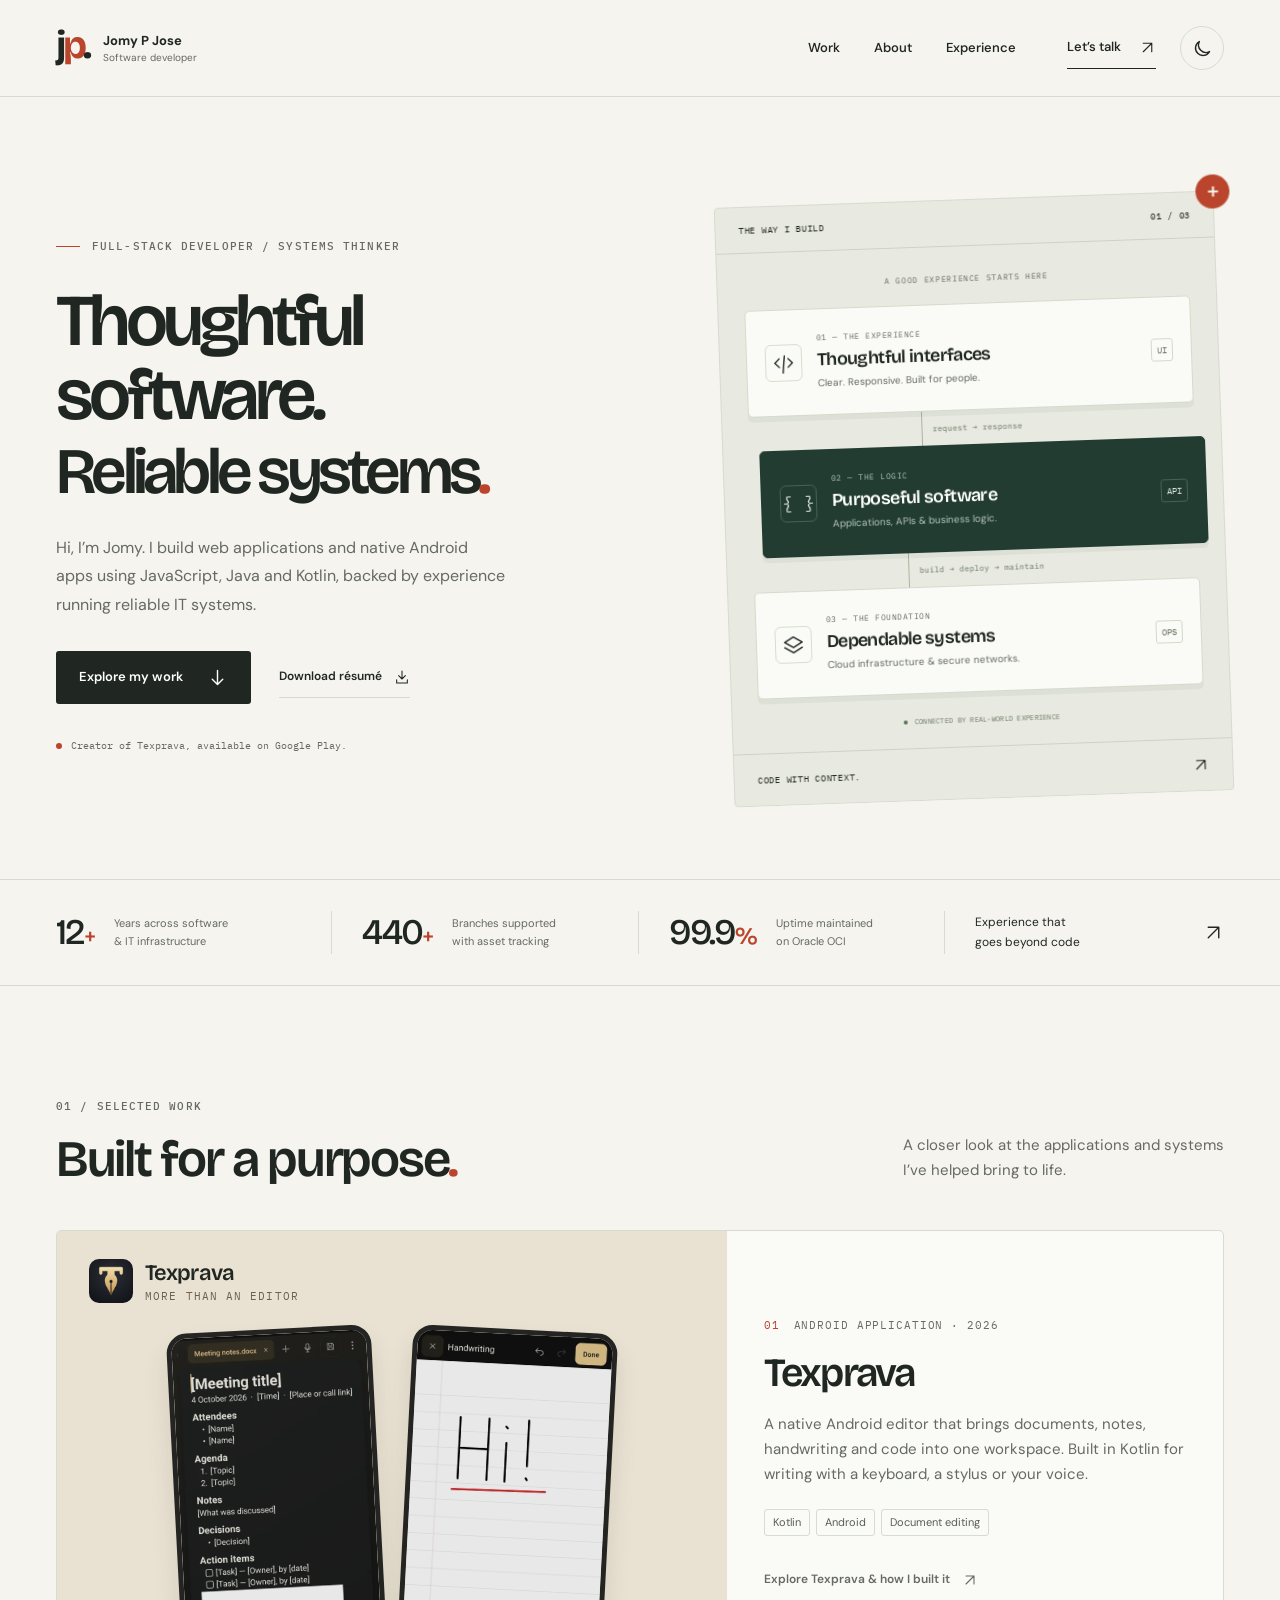
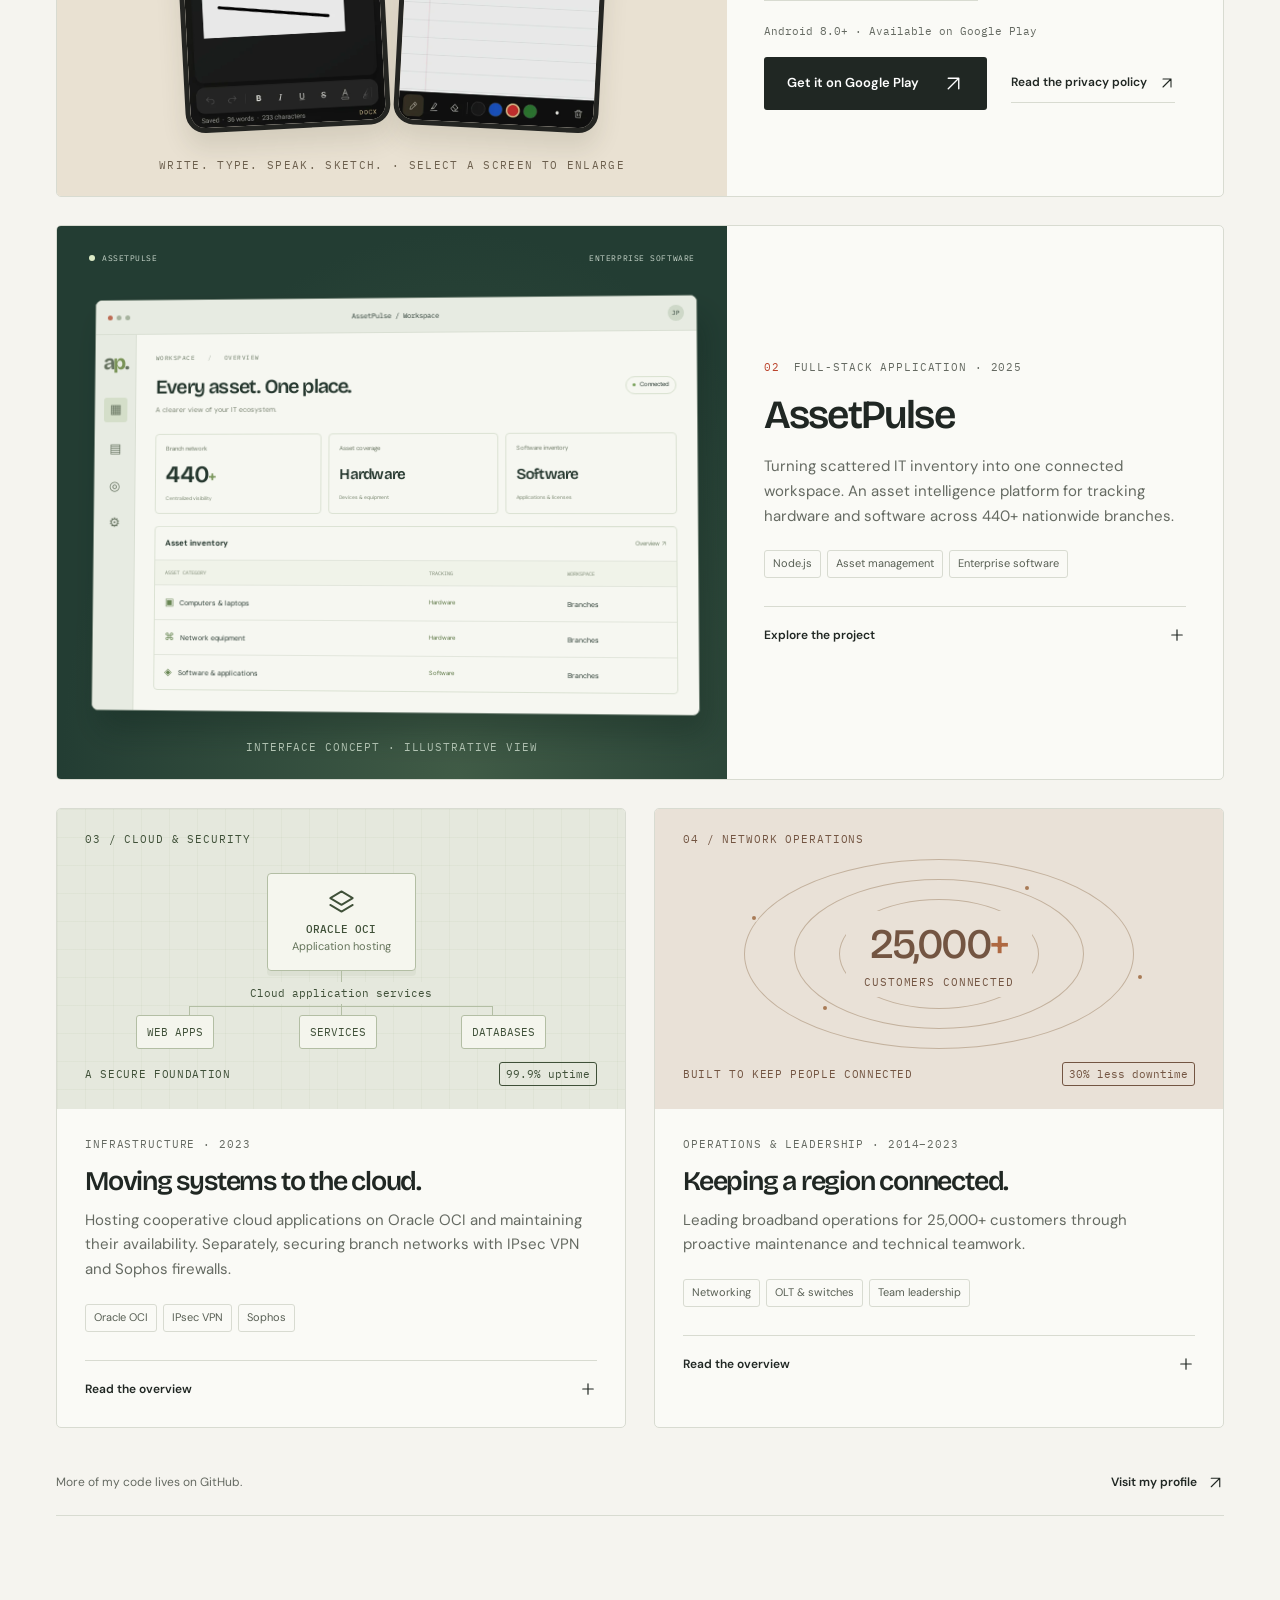
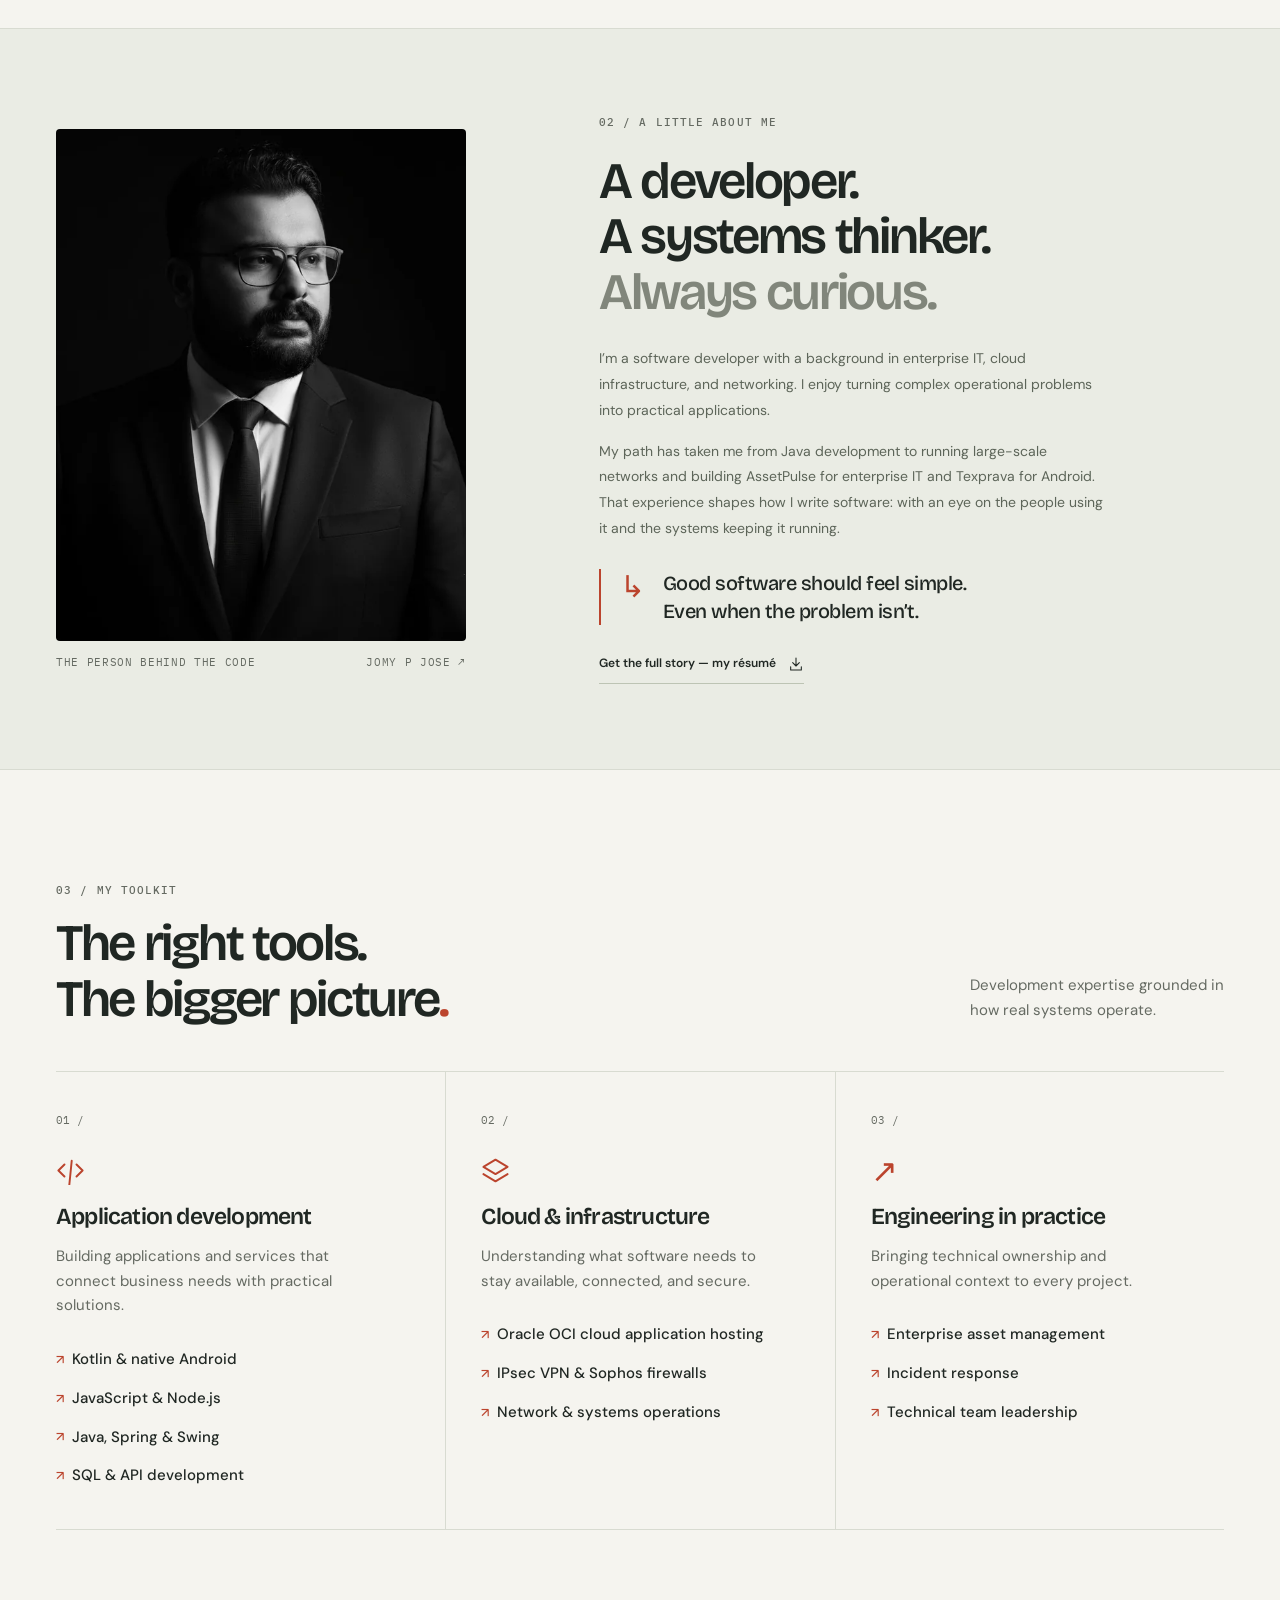
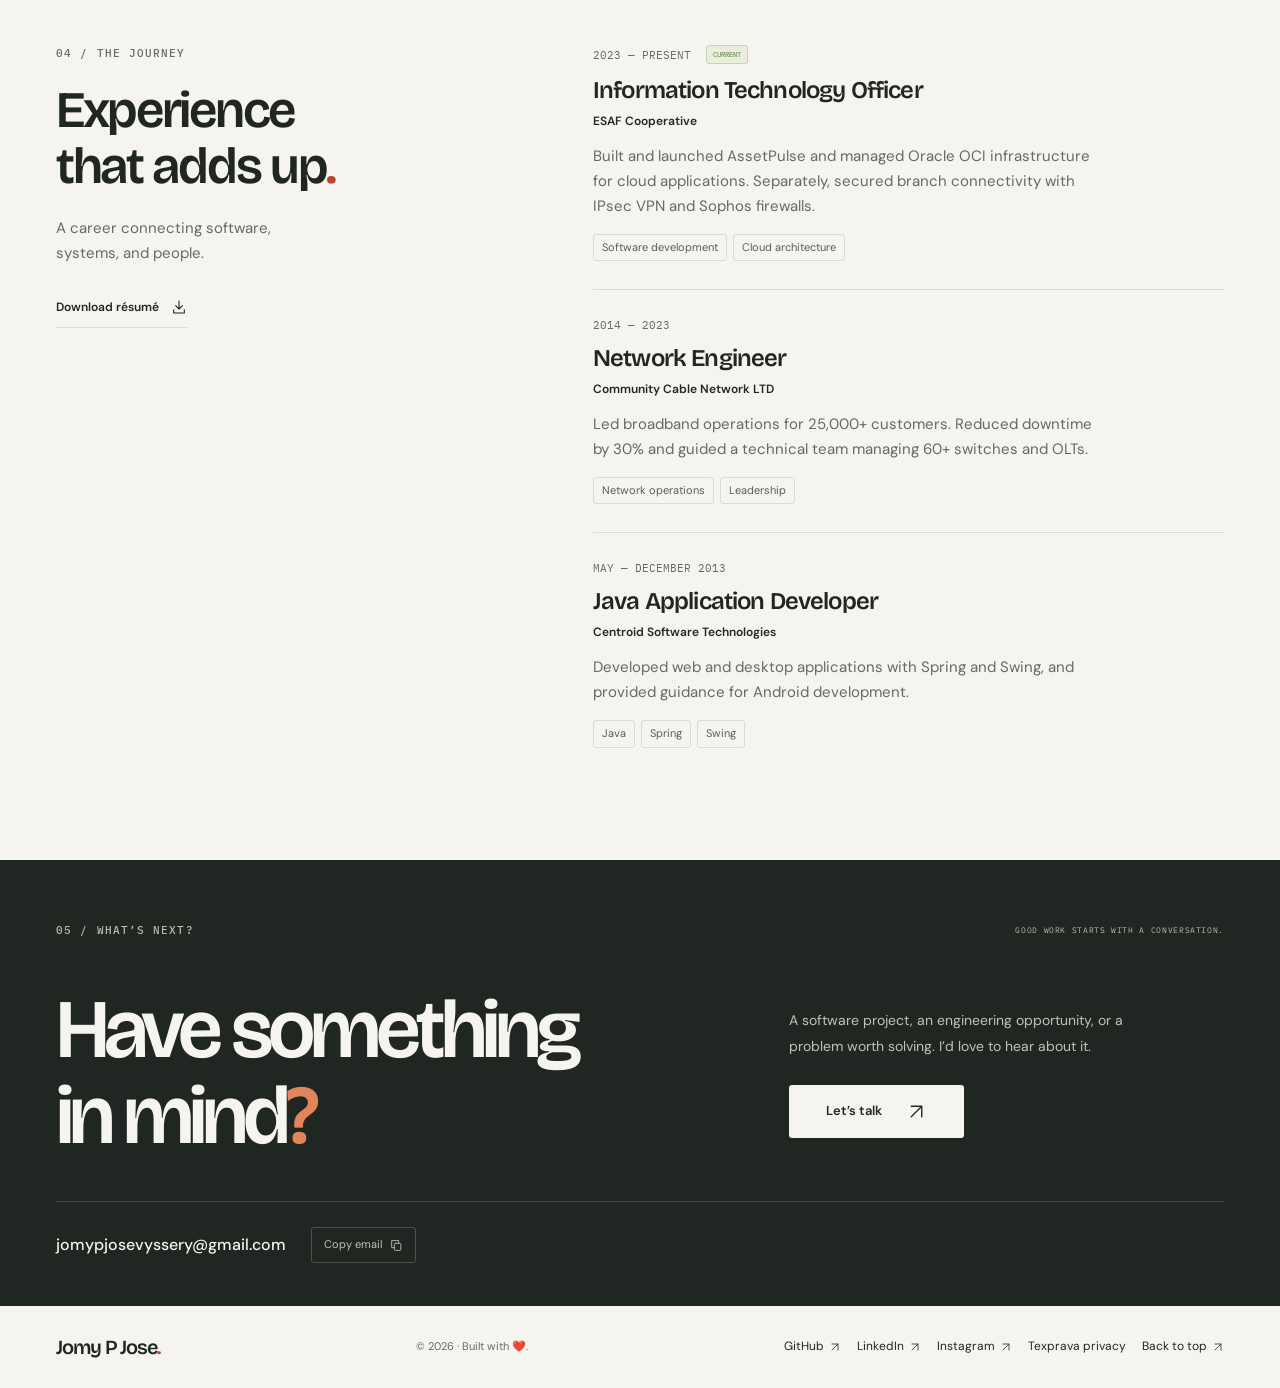
==== commit 024afddb: "Showcase Texprava release with dedicated app page and screenshot previews" ====
--- a/index.html
+++ b/index.html
@@ -1,6 +1,7 @@
 <!DOCTYPE html>
 <html lang="en">
 <head>
+  <meta name="google-site-verification" content="0LXIjhBu6tqMMS69QvoG9bXKAdeUrNY5VfQ-BbA8LJQ" />
   <meta charset="UTF-8">
   <meta name="viewport" content="width=device-width, initial-scale=1.0">
   <meta name="theme-color" content="#f5f4ef">
@@ -31,8 +32,8 @@
       document.documentElement.dataset.theme = dark ? 'dark' : 'light';
     })();
   </script>
-  <link rel="stylesheet" href="css/style.css?v=20261004">
-  <script src="js/main.js?v=20261004" defer></script>
+  <link rel="stylesheet" href="css/style.css?v=20261015">
+  <script src="js/main.js?v=20261015" defer></script>
   <noscript><style>@media(max-width:600px){.header-inner{height:auto;flex-wrap:wrap;padding-block:16px;gap:16px}.navigation{display:flex;position:static;width:100%;padding:0;box-shadow:none;border:0}.menu-toggle{display:none}}</style></noscript>
 </head>
 <body>
@@ -71,7 +72,7 @@
         <h1 id="hero-title">Thoughtful<br>software.<br><span class="hero-last">Reliable systems<span class="accent">.</span></span></h1>
         <p class="hero-description">Hi, I’m Jomy. I build web applications and native Android apps using JavaScript, Java and Kotlin, backed by experience running reliable IT systems.</p>
         <div class="hero-actions"><a class="button button-dark" href="#work">Explore my work <svg aria-hidden="true" class="icon"><use href="#arrow-down"/></svg></a><a class="text-link" href="assets/docs/jomy_resume_cv.pdf?v=20261004" download>Download résumé <svg aria-hidden="true" class="icon"><use href="#download"/></svg></a></div>
-        <div class="hero-footnote"><span class="tiny-dot"></span> From the first line of code to production.</div>
+        <div class="hero-footnote"><span class="tiny-dot"></span> Creator of Texprava, available on Google Play.</div>
       </div>
       <div class="hero-visual" role="img" aria-label="Illustration of application, API, and infrastructure layers">
         <div class="visual-topline"><span>THE WAY I BUILD</span><span>01 / 03</span></div>
@@ -97,37 +98,22 @@
         <div class="project-stage texprava-stage">
           <div class="texprava-stage-heading"><img src="texprava/icon.png" width="44" height="44" alt="" loading="lazy"><div><strong>Texprava</strong><span>MORE THAN AN EDITOR</span></div></div>
           <div class="texprava-screens">
-            <img src="assets/images/texprava-editor.webp" width="480" height="960" alt="Texprava editing a Word document with formatted meeting notes and a drawing" loading="lazy">
-            <img src="assets/images/texprava-handwriting.webp" width="480" height="960" alt="Texprava handwriting canvas with a handwritten greeting and pen tools" loading="lazy">
+            <a class="screenshot-link" href="assets/images/texprava-editor.webp" data-screenshot aria-label="Enlarge Texprava editor screenshot"><img src="assets/images/texprava-editor.webp" width="480" height="960" alt="Texprava editing a Word document with formatted meeting notes and a drawing" loading="lazy"></a>
+            <a class="screenshot-link" href="assets/images/texprava-handwriting.webp" data-screenshot aria-label="Enlarge Texprava handwriting screenshot"><img src="assets/images/texprava-handwriting.webp" width="480" height="960" alt="Texprava handwriting canvas with a handwritten greeting and pen tools" loading="lazy"></a>
           </div>
-          <span class="texprava-stage-caption">WRITE. TYPE. SPEAK. SKETCH.</span>
+          <span class="texprava-stage-caption">WRITE. TYPE. SPEAK. SKETCH. · SELECT A SCREEN TO ENLARGE</span>
         </div>
         <div class="project-description">
-          <div class="project-kicker"><span>01</span><span>NATIVE ANDROID APPLICATION · 2026</span></div>
+          <div class="project-kicker"><span>01</span><span>ANDROID APPLICATION · 2026</span></div>
           <h3 id="texprava-title">Texprava</h3>
           <p>A native Android editor that brings documents, notes, handwriting and code into one workspace. Built in Kotlin for writing with a keyboard, a stylus or your voice.</p>
           <div class="tags"><span>Kotlin</span><span>Android</span><span>Document editing</span></div>
-          <details class="case-study">
-            <summary>Explore the app <svg aria-hidden="true" class="icon"><use href="#plus"/></svg></summary>
-            <div class="case-study-body">
-              <h4>The challenge & my role</h4>
-              <p>I built Texprava in Kotlin to bring formatted documents, plain text and handwriting into one native Android workspace, with recovery that survives app restarts.</p>
-              <h4>Engineering decisions</h4>
-              <p>Format readers and writers use plain Kotlin so document conversions can be tested on the JVM. Android’s file picker gives users control over where files are opened and saved. Atomic local drafts and persistent undo preserve work between sessions.</p>
-              <h4>Protecting the original</h4>
-              <p>When a document contains unsupported content, the editor warns the user and asks for a new filename instead of overwriting the original. Before saving, it checks for changes made by another app.</p>
-              <h4>Validation & result</h4>
-              <p>The project includes unit tests for document format round trips, editor behaviour, text encoding and version history. The screenshots show the working document editor and handwriting canvas.</p>
-              <h4>Real documents, flexible input</h4>
-              <p>Edit Word (.docx), OpenDocument, RTF and HTML files with formatting, tables, pictures and checklists. Sketch with a stylus or your finger, dictate in multiple languages, and read documents aloud using your phone’s speech services.</p>
-              <h4>Built for everyday work</h4>
-              <p>Multiple tabs, syntax highlighting, regular-expression search, PDF export and document templates support everything from quick notes to structured documents. The interface adapts to phones, tablets and changing window sizes.</p>
-              <h4>Recovery and privacy</h4>
-              <p>Local drafts, persistent undo and version history help protect work between sessions. Locked-note contents are encrypted on the device. No account, ads or tracking; optional speech services and user-selected cloud storage operate under their own policies.</p>
-            </div>
-          </details>
-          <p class="project-release-note">Android 8.0+ · Google Play release in preparation</p>
-          <a class="text-link texprava-policy-link" href="texprava/privacy-policy.html">Read the privacy policy <svg aria-hidden="true" class="icon"><use href="#arrow-up-right"/></svg></a>
+          <p class="project-detail-link"><a class="text-link" href="texprava/index.html">Explore Texprava & how I built it <svg aria-hidden="true" class="icon"><use href="#arrow-up-right"/></svg></a></p>
+          <p class="project-release-note">Android 8.0+ · Available on Google Play</p>
+          <div class="project-release-actions">
+            <a class="button button-dark" href="https://play.google.com/store/apps/details?id=com.jomypjose.texprava">Get it on Google Play <svg aria-hidden="true" class="icon"><use href="#arrow-up-right"/></svg></a>
+            <a class="text-link texprava-policy-link" href="texprava/privacy-policy.html">Read the privacy policy <svg aria-hidden="true" class="icon"><use href="#arrow-up-right"/></svg></a>
+          </div>
         </div>
       </article>
       <article class="featured-project">
--- a/css/style.css
+++ b/css/style.css
@@ -2574,7 +2574,7 @@
   font-size: 15px;
   line-height: 1.65;
 }
-.project-kicker, .tags, .experience-meta, .skill-number, .eyebrow,
+.project-kicker, .tags > span, .experience-meta, .skill-number, .eyebrow,
 .concept-label, .texprava-stage-heading span, .texprava-stage-caption,
 .photo-caption, .stage-number, .stage-footer, .stage-footer > span,
 .cloud-node small, .network-line span, .branch-nodes span,
@@ -2590,6 +2590,14 @@
   color: var(--muted);
 }
 .texprava-policy-link { margin-top: 12px; }
+.project-release-actions {
+  display: flex;
+  flex-wrap: wrap;
+  align-items: center;
+  gap: 16px 24px;
+  margin-top: 16px;
+}
+.project-release-actions .texprava-policy-link { margin-top: 0; }
 @media (max-width: 600px) {
   .hero-visual { transform: none; }
   .visual-topline, .visual-bottomline { padding: 10px 16px; font-size: 11px; }
@@ -2646,7 +2654,7 @@
 [data-theme="dark"] .button-dark:hover { background: #f08c6e; }
 [data-theme="dark"] .featured-project,
 [data-theme="dark"] .secondary-project { background: #202923; }
-[data-theme="dark"] .tags { color: #bdc6b8; }
+[data-theme="dark"] .tags > span { color: #bdc6b8; }
 [data-theme="dark"] .about-section { background: #202923; }
 [data-theme="dark"] .hero-visual {
   background-color: #202923;
@@ -2678,3 +2686,64 @@
   .theme-toggle { margin-left: auto; margin-right: 14px; }
   .header-inner .navigation { margin-left: 0; }
 }
+
+/* App case study and progressively enhanced screenshot previews. */
+.project-detail-link { margin-top: 24px; }
+.texprava-screens .screenshot-link { width: min(42%, 205px); flex-shrink: 0; }
+.texprava-screens .screenshot-link img { width: 100%; transform: none; }
+.texprava-screens .screenshot-link:first-child { transform: rotate(-3deg); }
+.texprava-screens .screenshot-link:last-child { transform: rotate(3deg); }
+.screenshot-link { display: block; cursor: zoom-in; border-radius: 20px; }
+.screenshot-link:hover { outline: 2px solid var(--accent); outline-offset: 5px; }
+.app-intro { display: grid; grid-template-columns: 1fr 1fr; align-items: center; gap: 64px; padding-block: 80px 100px; }
+.app-identity { display: flex; align-items: center; gap: 14px; margin-block: 28px; font: 600 24px var(--display); }
+.app-identity img { border-radius: 14px; }
+.app-intro h1 { font-size: clamp(52px, 6.5vw, 88px); }
+.app-lead { color: var(--muted); font-size: 17px; max-width: 48ch; margin-top: 26px; }
+.app-platform { font: 11px/1.8 var(--mono); color: var(--muted); margin-top: 20px; }
+.app-gallery { display: grid; grid-template-columns: 1fr 1fr; align-items: start; gap: 24px; padding: 32px; background: #e9e1d2; border-radius: 8px; }
+.app-gallery figure { margin: 0; min-width: 0; }
+.app-gallery figure:nth-child(2) { padding-top: 64px; }
+.app-gallery img { width: 100%; border: 5px solid #242522; border-radius: 20px; }
+.app-gallery figcaption { font: 11px/1.7 var(--mono); margin-top: 16px; color: #514c41; }
+.app-gallery > p { grid-column: 1 / -1; font-size: 12px; color: #514c41; }
+.app-section { border-top: 1px solid var(--line); padding-block: 80px; }
+.app-section h2, .app-closing h2 { font-size: clamp(32px, 4vw, 52px); margin-top: 20px; text-wrap: balance; }
+.app-features { display: grid; grid-template-columns: repeat(3, 1fr); gap: 40px; margin-top: 48px; }
+.app-features h3 { margin-block: 20px 16px; font-size: 24px; }
+.app-features p, .engineering-notes p { font-size: 16px; color: var(--muted); line-height: 1.75; }
+.engineering-section { display: grid; grid-template-columns: 1fr 1fr; gap: 80px; }
+.engineering-notes article + article { margin-top: 32px; padding-top: 32px; border-top: 1px solid var(--line); }
+.engineering-notes h3 { font-size: 23px; margin-bottom: 16px; }
+.engineering-notes .text-link { margin-top: 16px; }
+.app-closing { padding: 48px; margin-bottom: 70px; background: var(--white); border: 1px solid var(--line); }
+.app-closing .project-release-actions { margin-top: 28px; }
+.screenshot-dialog { max-width: min(94vw, 760px); max-height: 94dvh; padding: 20px; border: 1px solid var(--line); border-radius: 12px; background: var(--paper); color: var(--ink); overscroll-behavior: contain; }
+.screenshot-dialog::backdrop { background: #101710d9; }
+.screenshot-dialog form { display: flex; justify-content: flex-end; margin-bottom: 14px; position: sticky; top: 0; }
+.screenshot-dialog button { padding: 10px 18px; min-height: 44px; border-radius: 4px; background: var(--ink); color: var(--paper); }
+.screenshot-dialog button:hover { background: var(--accent); color: var(--paper); }
+.screenshot-dialog img { max-height: 73dvh; width: auto; margin-inline: auto; }
+.screenshot-dialog p { max-width: 50ch; margin-top: 16px; font-size: 14px; }
+html:has(.screenshot-dialog[open]) { overflow: hidden; }
+[data-theme="dark"] .app-gallery { background: #302d24; }
+[data-theme="dark"] .app-gallery figcaption, [data-theme="dark"] .app-gallery > p { color: #d1c2a8; }
+@media(max-width: 900px) {
+  .app-intro { gap: 32px; }
+  .app-gallery { padding: 20px; gap: 16px; }
+  .app-features { gap: 24px; }
+  .engineering-section { gap: 36px; }
+}
+@media(max-width: 600px) {
+  .app-navigation { display: flex; position: static; width: auto; padding: 0; border: 0; box-shadow: none; }
+  .app-navigation a { font-size: 12px; }
+  .app-page .eyebrow { line-height: 1.7; }
+  .app-intro { grid-template-columns: 1fr; padding-block: 44px 56px; }
+  .app-gallery { max-width: 440px; }
+  .app-features, .engineering-section { grid-template-columns: 1fr; }
+  .app-section { padding-block: 48px; }
+  .app-features { gap: 32px; margin-top: 32px; }
+  .app-closing { padding: 24px; margin-bottom: 40px; }
+  .app-lead { font-size: 16px; }
+  .screenshot-dialog { padding: 14px; }
+}
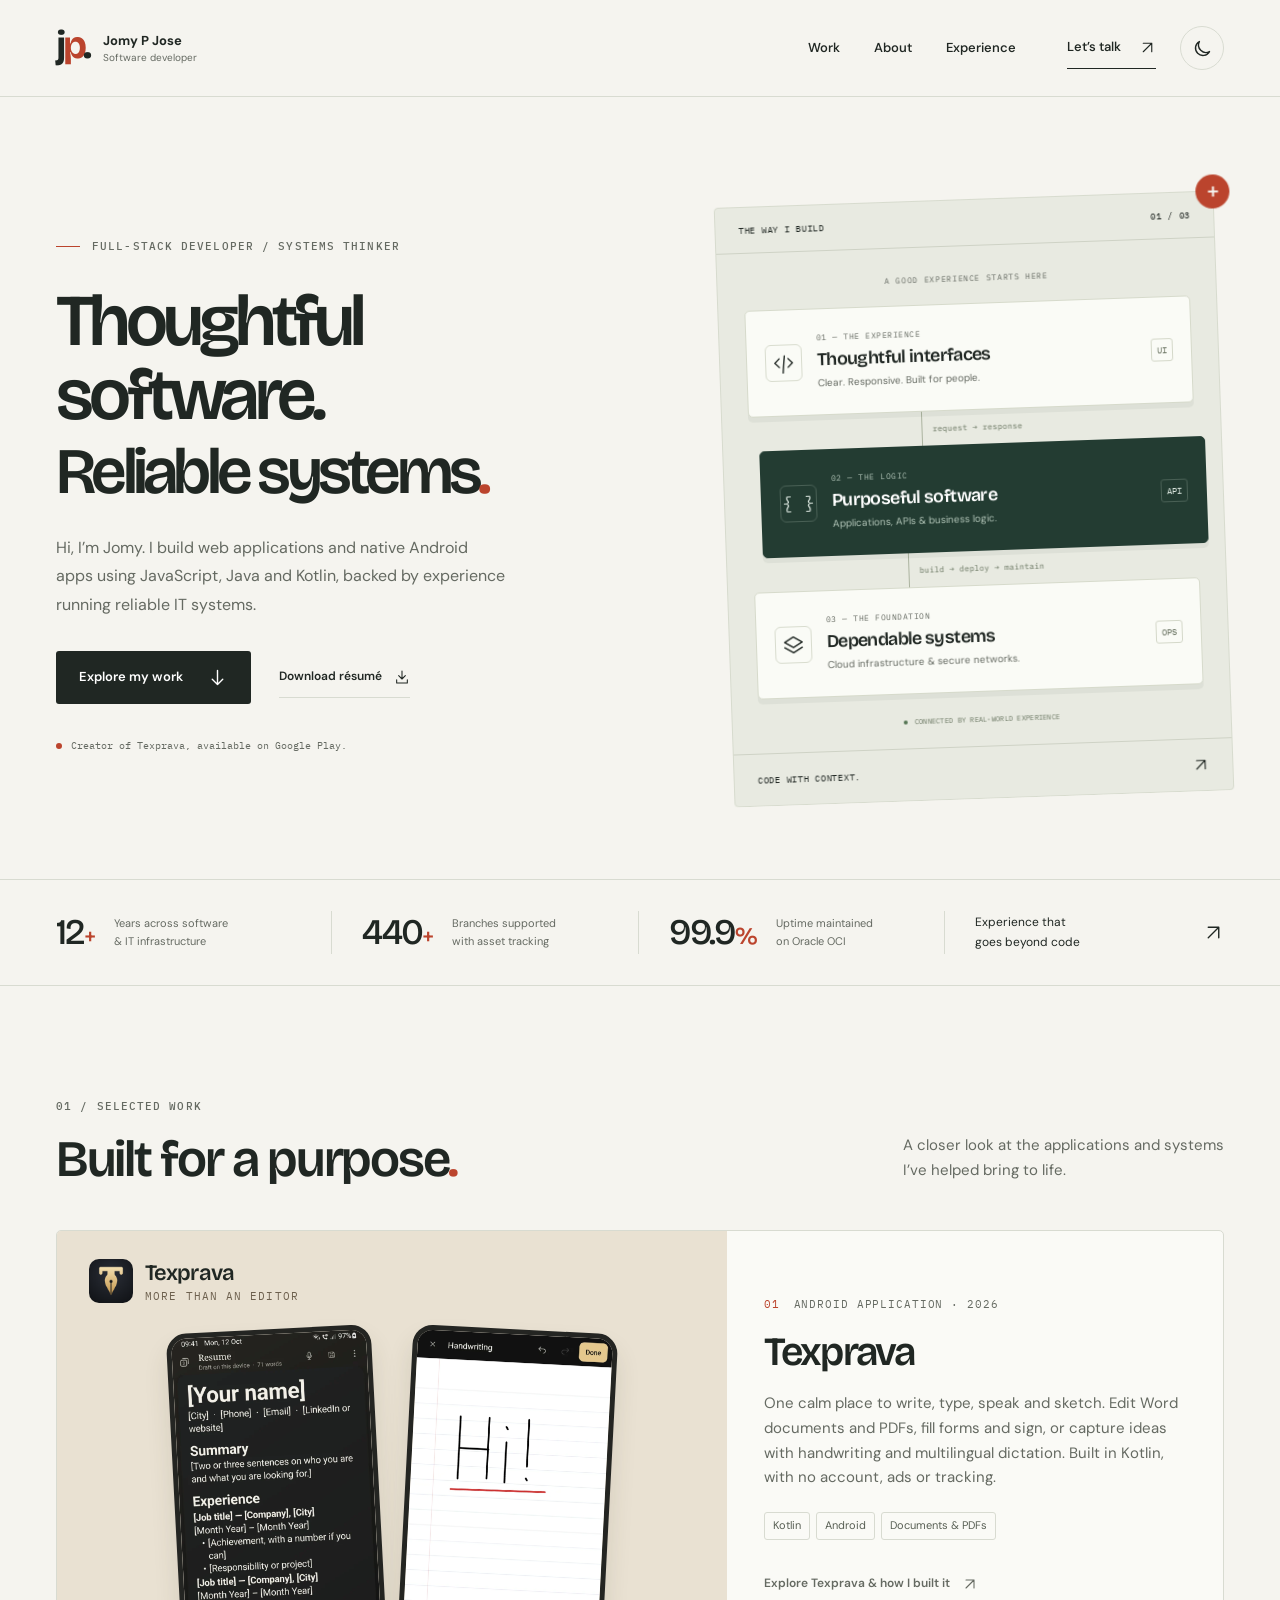
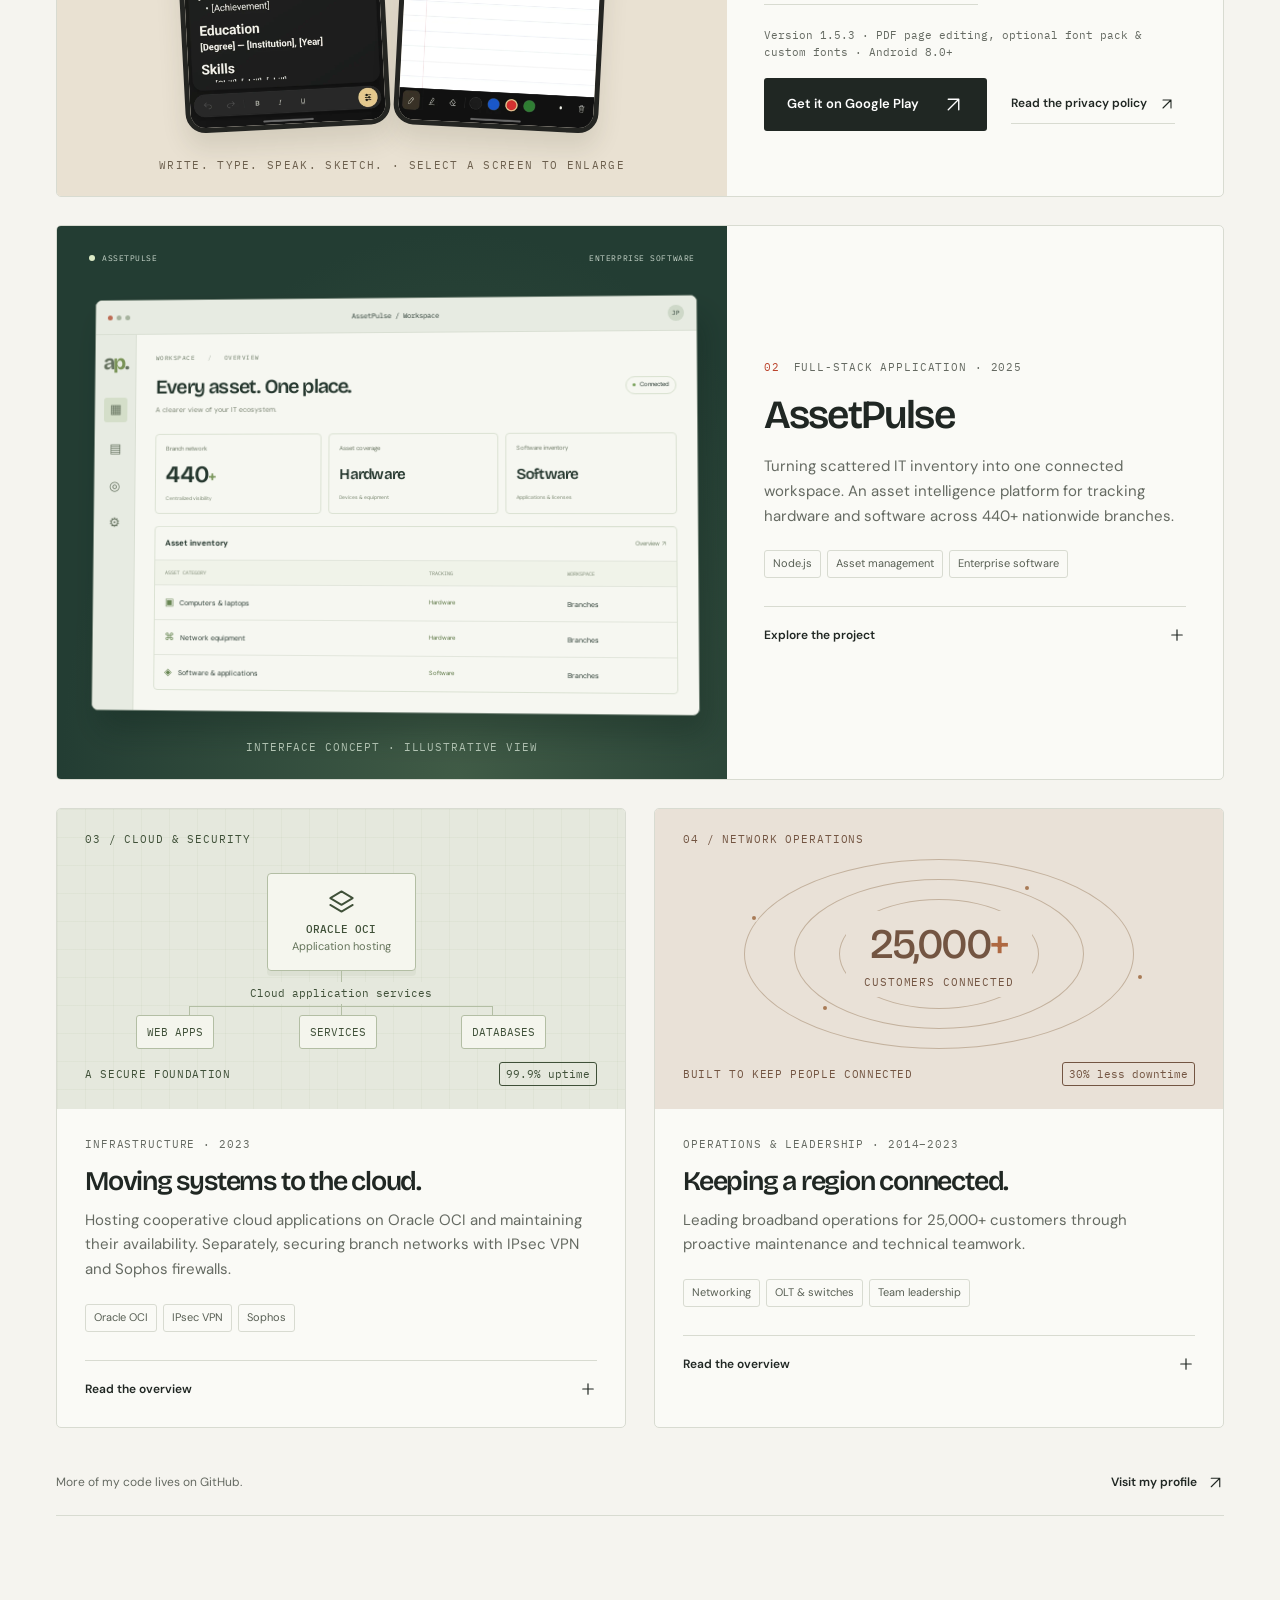
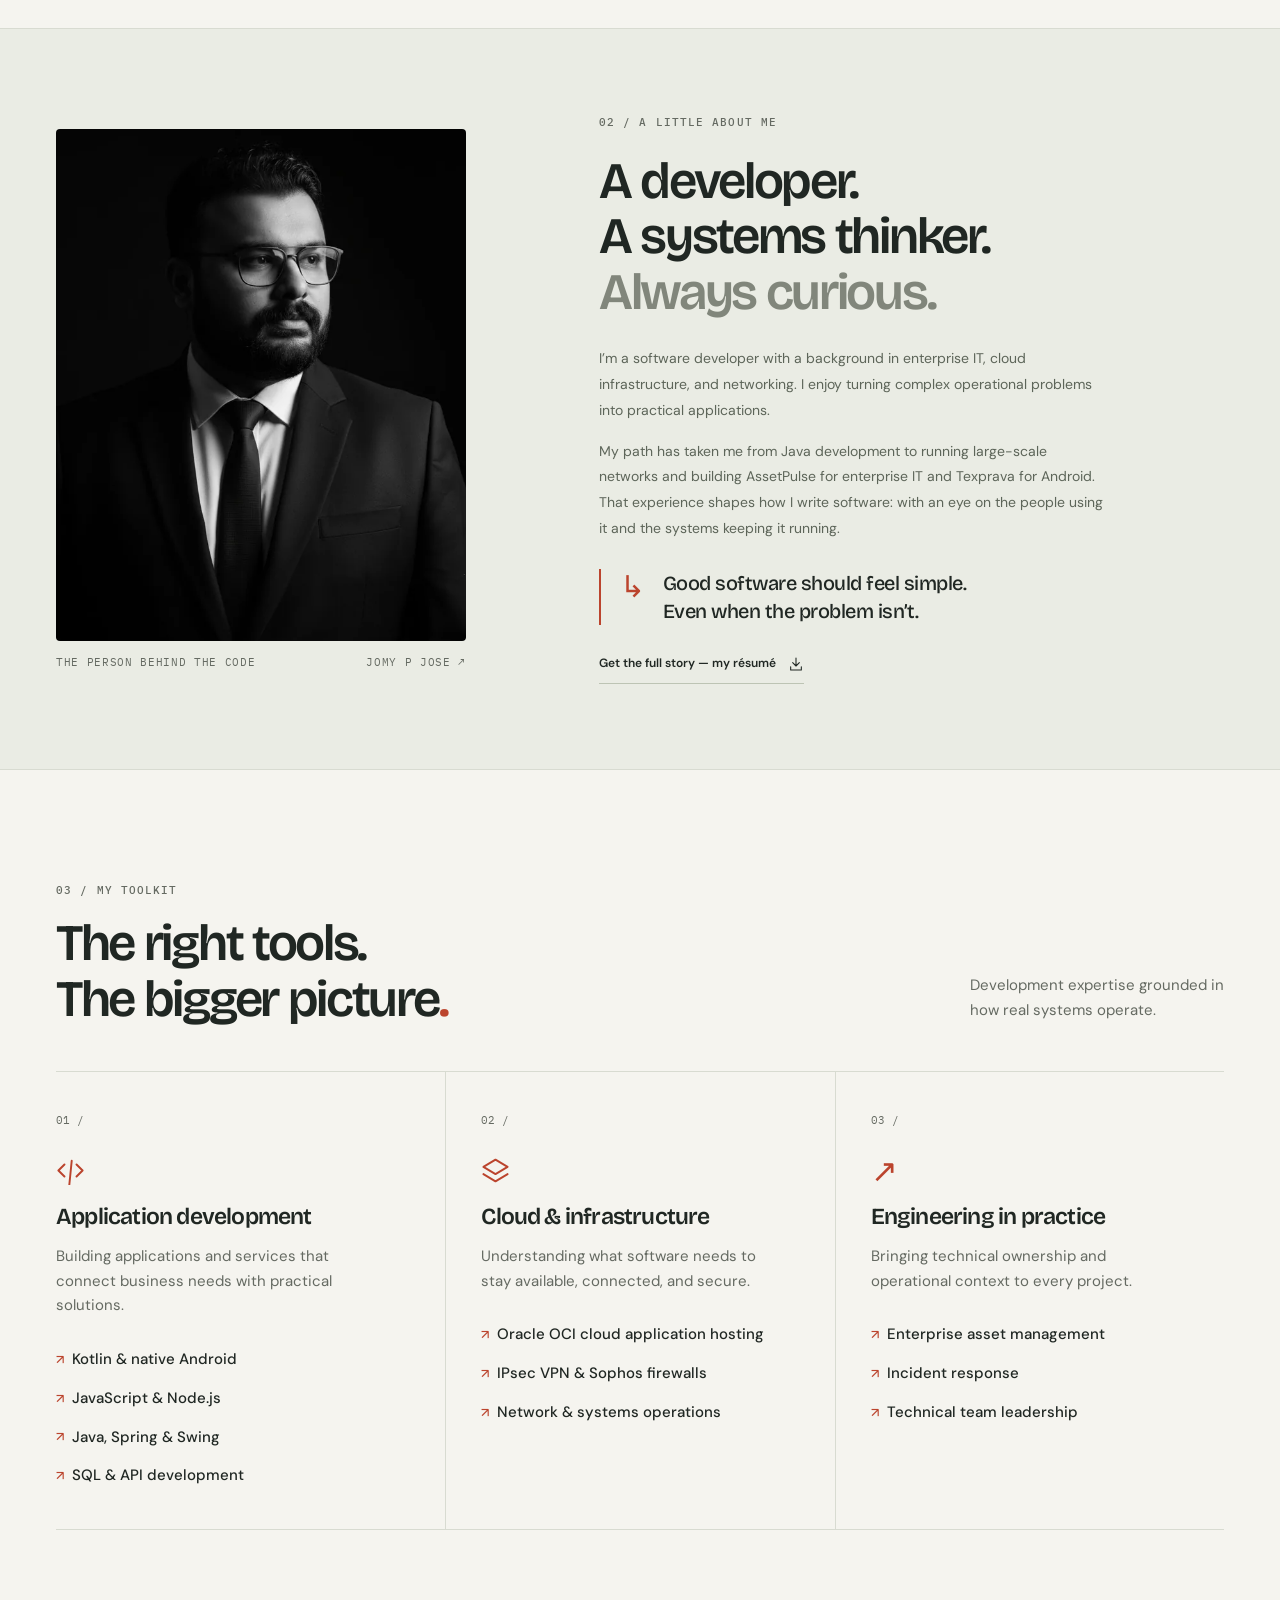
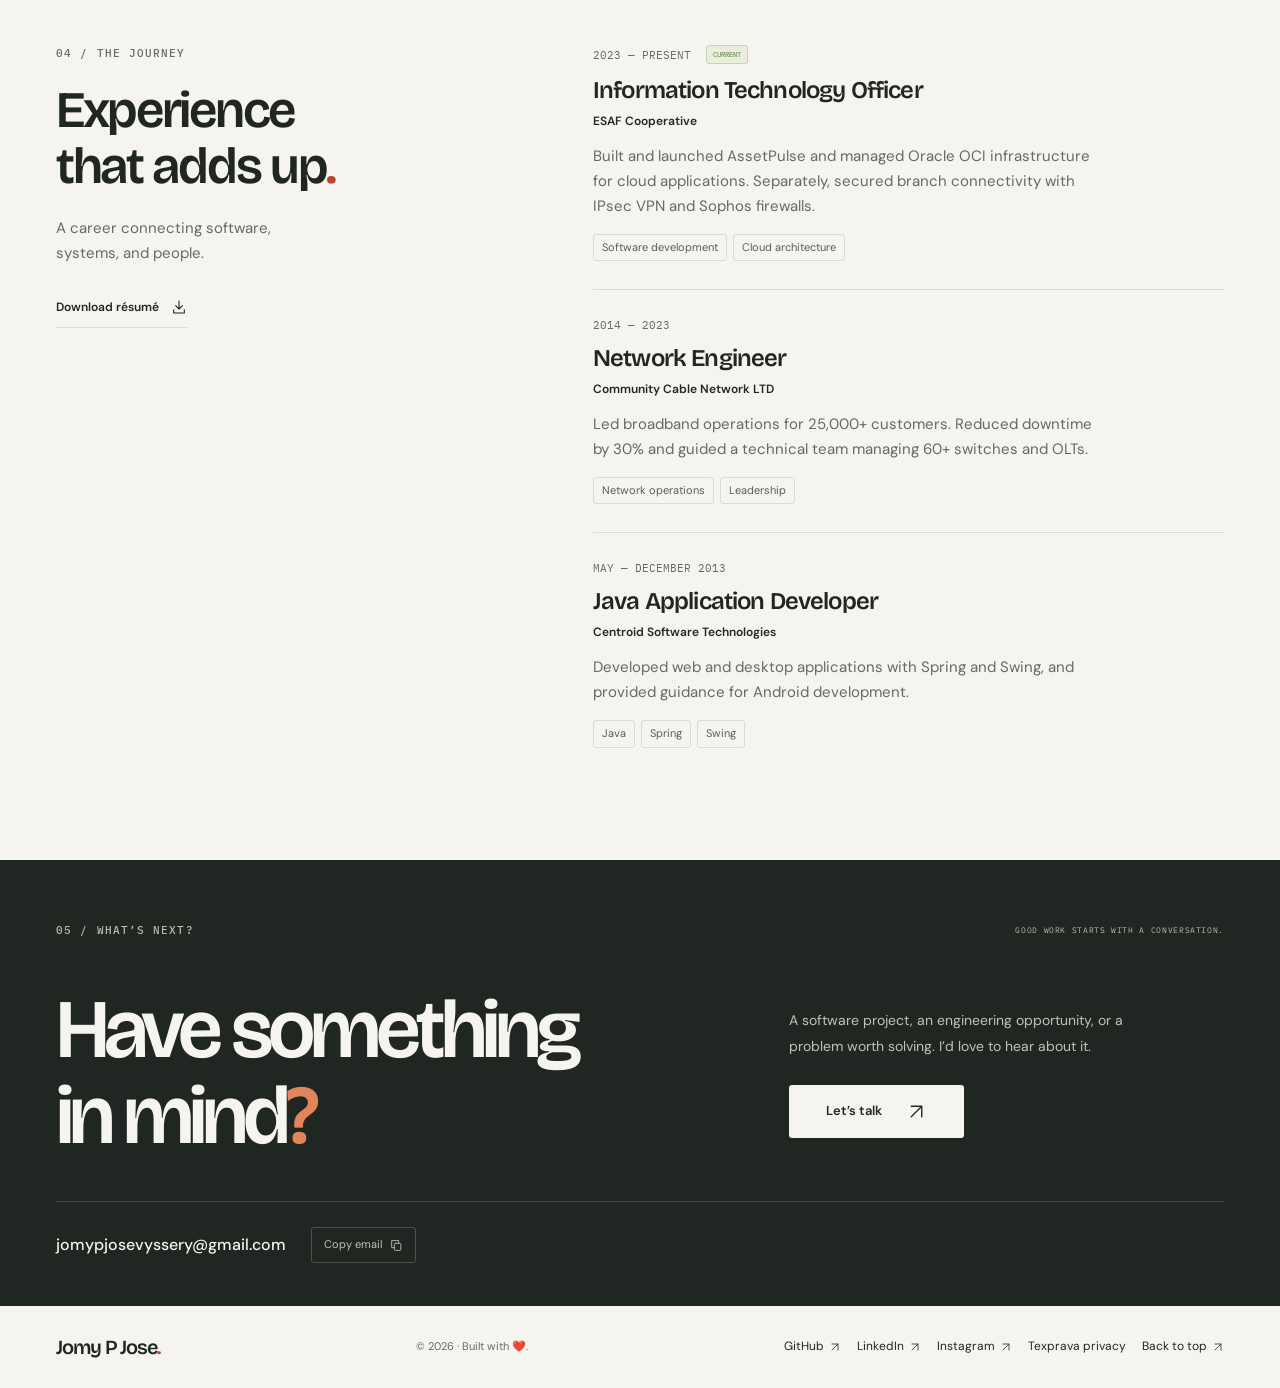
==== commit 7b04ef7d: "Update Texprava pages for version 1.5.3" ====
--- a/index.html
+++ b/index.html
@@ -32,7 +32,7 @@
       document.documentElement.dataset.theme = dark ? 'dark' : 'light';
     })();
   </script>
-  <link rel="stylesheet" href="css/style.css?v=20261015">
+  <link rel="stylesheet" href="css/style.css?v=20261019">
   <script src="js/main.js?v=20261015" defer></script>
   <noscript><style>@media(max-width:600px){.header-inner{height:auto;flex-wrap:wrap;padding-block:16px;gap:16px}.navigation{display:flex;position:static;width:100%;padding:0;box-shadow:none;border:0}.menu-toggle{display:none}}</style></noscript>
 </head>
@@ -98,18 +98,18 @@
         <div class="project-stage texprava-stage">
           <div class="texprava-stage-heading"><img src="texprava/icon.png" width="44" height="44" alt="" loading="lazy"><div><strong>Texprava</strong><span>MORE THAN AN EDITOR</span></div></div>
           <div class="texprava-screens">
-            <a class="screenshot-link" href="assets/images/texprava-editor.webp" data-screenshot aria-label="Enlarge Texprava editor screenshot"><img src="assets/images/texprava-editor.webp" width="480" height="960" alt="Texprava editing a Word document with formatted meeting notes and a drawing" loading="lazy"></a>
-            <a class="screenshot-link" href="assets/images/texprava-handwriting.webp" data-screenshot aria-label="Enlarge Texprava handwriting screenshot"><img src="assets/images/texprava-handwriting.webp" width="480" height="960" alt="Texprava handwriting canvas with a handwritten greeting and pen tools" loading="lazy"></a>
+            <a class="screenshot-link" href="assets/images/texprava-01-resume.webp" data-screenshot aria-label="Enlarge Texprava editor screenshot"><img src="assets/images/texprava-01-resume.webp" width="640" height="1280" alt="Texprava résumé template with formatted headings and experience sections" loading="lazy"></a>
+            <a class="screenshot-link" href="assets/images/texprava-06-handwriting.webp" data-screenshot aria-label="Enlarge Texprava handwriting screenshot"><img src="assets/images/texprava-06-handwriting.webp" width="640" height="1280" alt="Texprava handwriting canvas with a handwritten greeting and pen tools" loading="lazy"></a>
           </div>
           <span class="texprava-stage-caption">WRITE. TYPE. SPEAK. SKETCH. · SELECT A SCREEN TO ENLARGE</span>
         </div>
         <div class="project-description">
           <div class="project-kicker"><span>01</span><span>ANDROID APPLICATION · 2026</span></div>
           <h3 id="texprava-title">Texprava</h3>
-          <p>A native Android editor that brings documents, notes, handwriting and code into one workspace. Built in Kotlin for writing with a keyboard, a stylus or your voice.</p>
-          <div class="tags"><span>Kotlin</span><span>Android</span><span>Document editing</span></div>
+          <p>One calm place to write, type, speak and sketch. Edit Word documents and PDFs, fill forms and sign, or capture ideas with handwriting and multilingual dictation. Built in Kotlin, with no account, ads or tracking.</p>
+          <div class="tags"><span>Kotlin</span><span>Android</span><span>Documents & PDFs</span></div>
           <p class="project-detail-link"><a class="text-link" href="texprava/index.html">Explore Texprava & how I built it <svg aria-hidden="true" class="icon"><use href="#arrow-up-right"/></svg></a></p>
-          <p class="project-release-note">Android 8.0+ · Available on Google Play</p>
+          <p class="project-release-note">Version 1.5.3 · PDF page editing, optional font pack & custom fonts · Android 8.0+</p>
           <div class="project-release-actions">
             <a class="button button-dark" href="https://play.google.com/store/apps/details?id=com.jomypjose.texprava">Get it on Google Play <svg aria-hidden="true" class="icon"><use href="#arrow-up-right"/></svg></a>
             <a class="text-link texprava-policy-link" href="texprava/privacy-policy.html">Read the privacy policy <svg aria-hidden="true" class="icon"><use href="#arrow-up-right"/></svg></a>
--- a/css/style.css
+++ b/css/style.css
@@ -2712,6 +2712,9 @@
 .app-features { display: grid; grid-template-columns: repeat(3, 1fr); gap: 40px; margin-top: 48px; }
 .app-features h3 { margin-block: 20px 16px; font-size: 24px; }
 .app-features p, .engineering-notes p { font-size: 16px; color: var(--muted); line-height: 1.75; }
+.app-features ul { margin: 0; padding-left: 1.2em; font-size: 16px; color: var(--muted); line-height: 1.75; }
+.app-features li + li { margin-top: 12px; }
+.app-features li::marker { color: var(--muted); }
 .engineering-section { display: grid; grid-template-columns: 1fr 1fr; gap: 80px; }
 .engineering-notes article + article { margin-top: 32px; padding-top: 32px; border-top: 1px solid var(--line); }
 .engineering-notes h3 { font-size: 23px; margin-bottom: 16px; }
@@ -2747,3 +2750,11 @@
   .app-lead { font-size: 16px; }
   .screenshot-dialog { padding: 14px; }
 }
+
+/* Full app screenshot collection, using the supplied phone captures. */
+.app-screenshot-grid { display: grid; grid-template-columns: repeat(4, minmax(0, 1fr)); gap: 40px 24px; margin-top: 48px; }
+.app-screenshot-grid figure { margin: 0; min-width: 0; }
+.app-screenshot-grid img { display: block; width: 100%; height: auto; border: 4px solid #242522; border-radius: 18px; }
+.app-screenshot-grid figcaption { margin-top: 16px; font: 11px/1.8 var(--mono); color: var(--muted); }
+@media (max-width: 900px) { .app-screenshot-grid { grid-template-columns: repeat(2, minmax(0, 1fr)); } }
+@media (max-width: 600px) { .app-screenshot-grid { gap: 28px 16px; } .app-screenshot-grid img { border-width: 3px; border-radius: 12px; } }
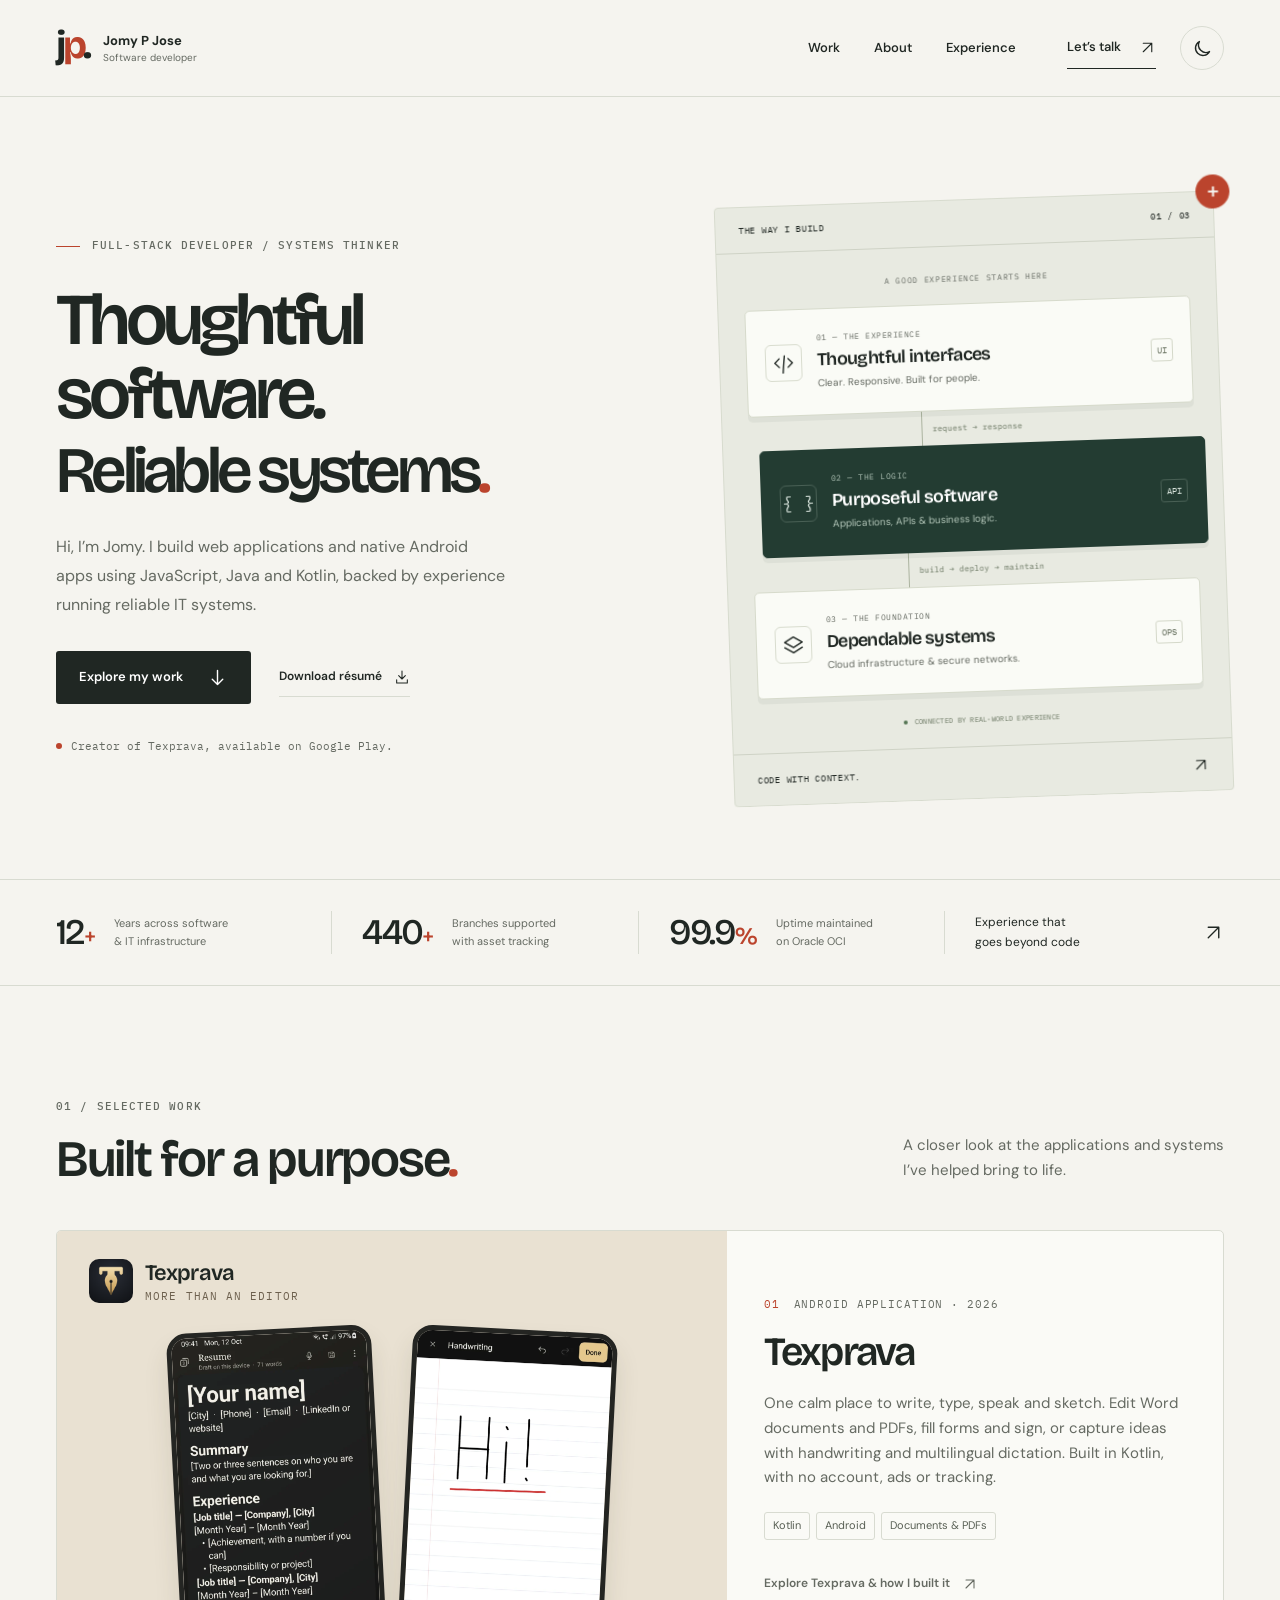
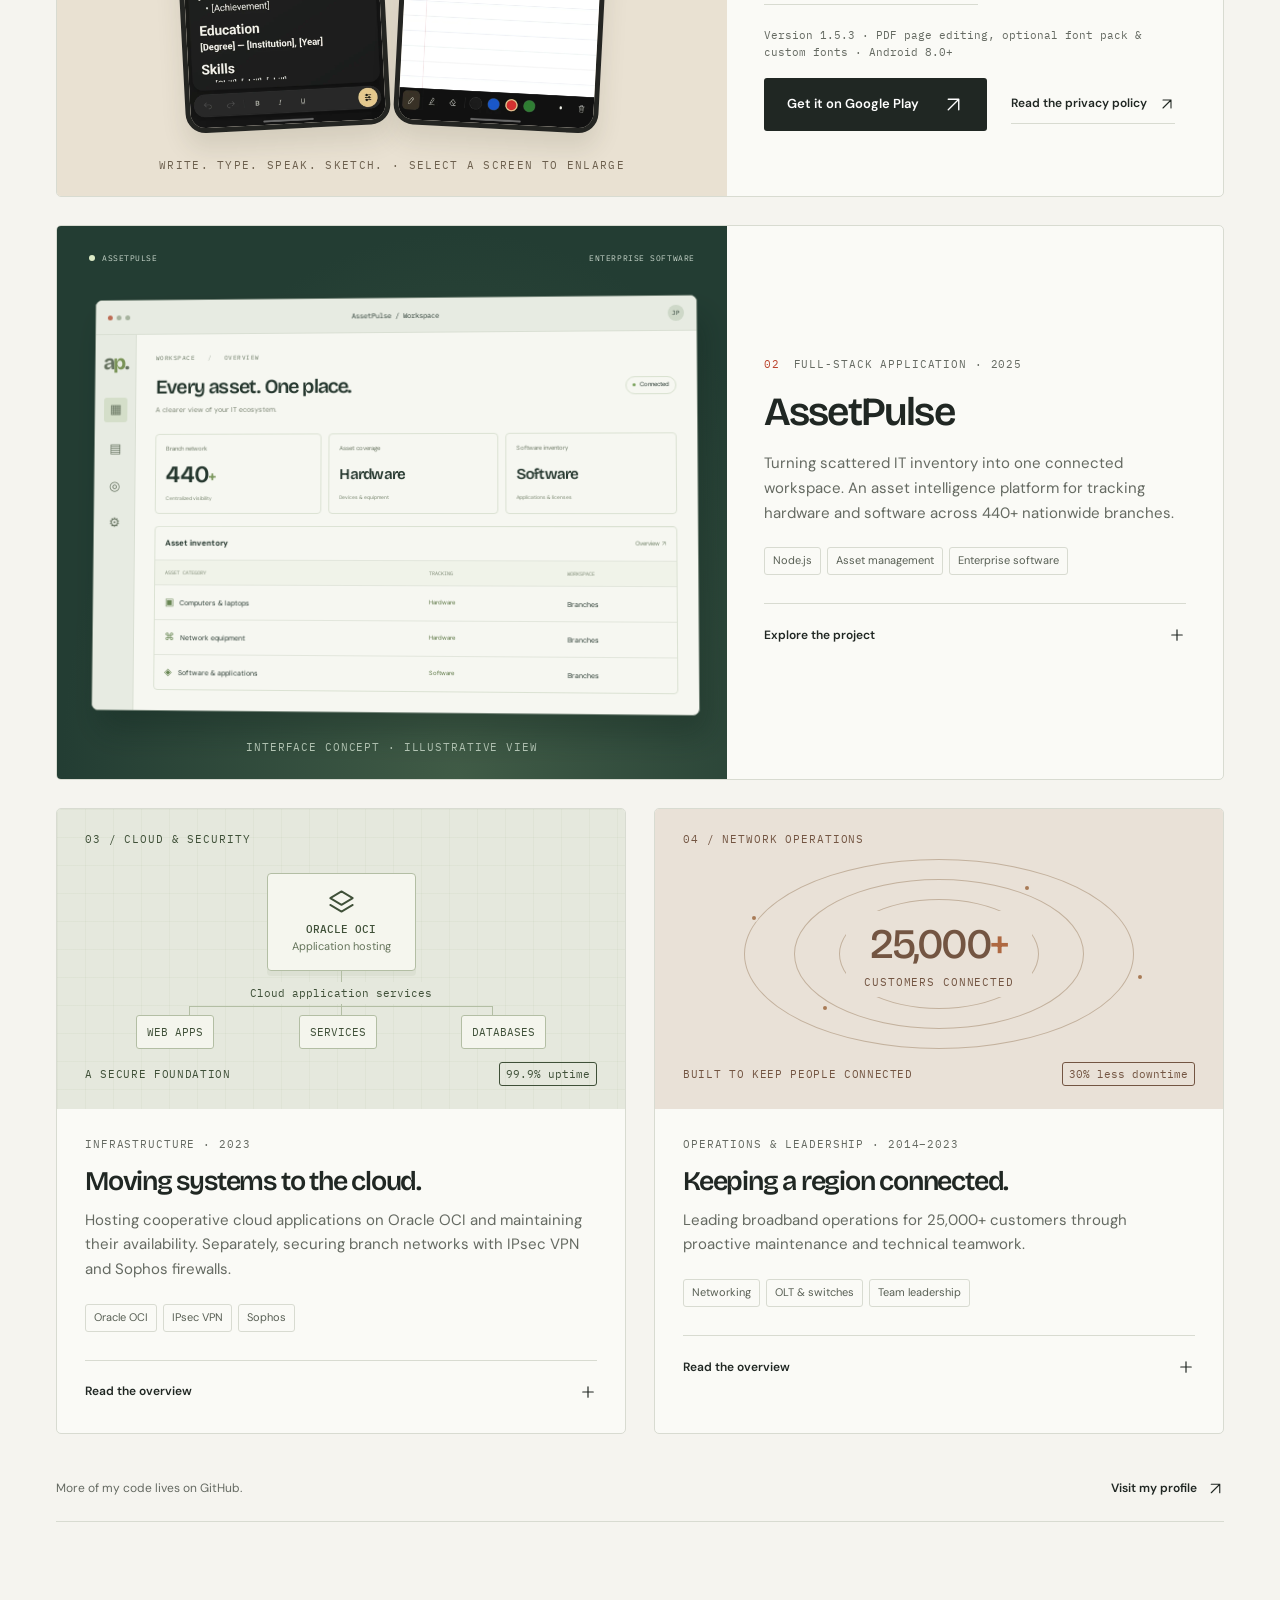
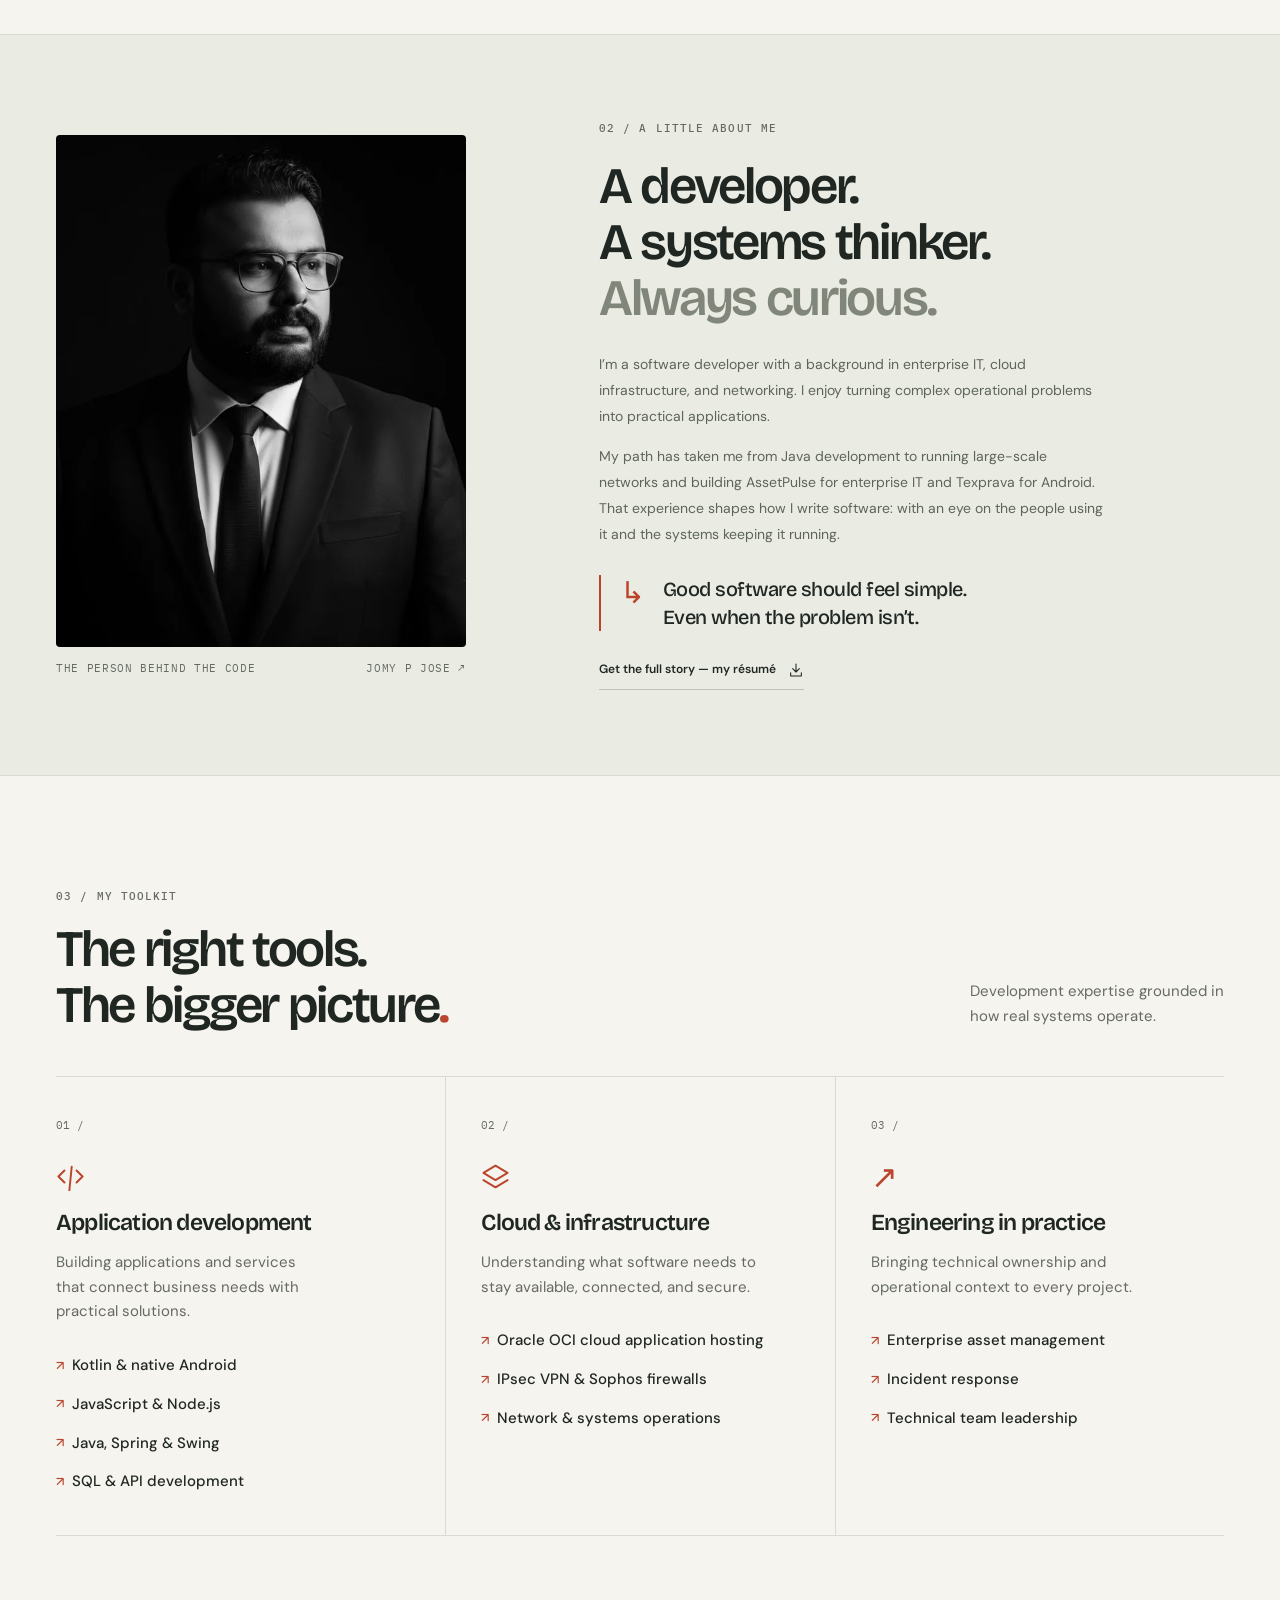
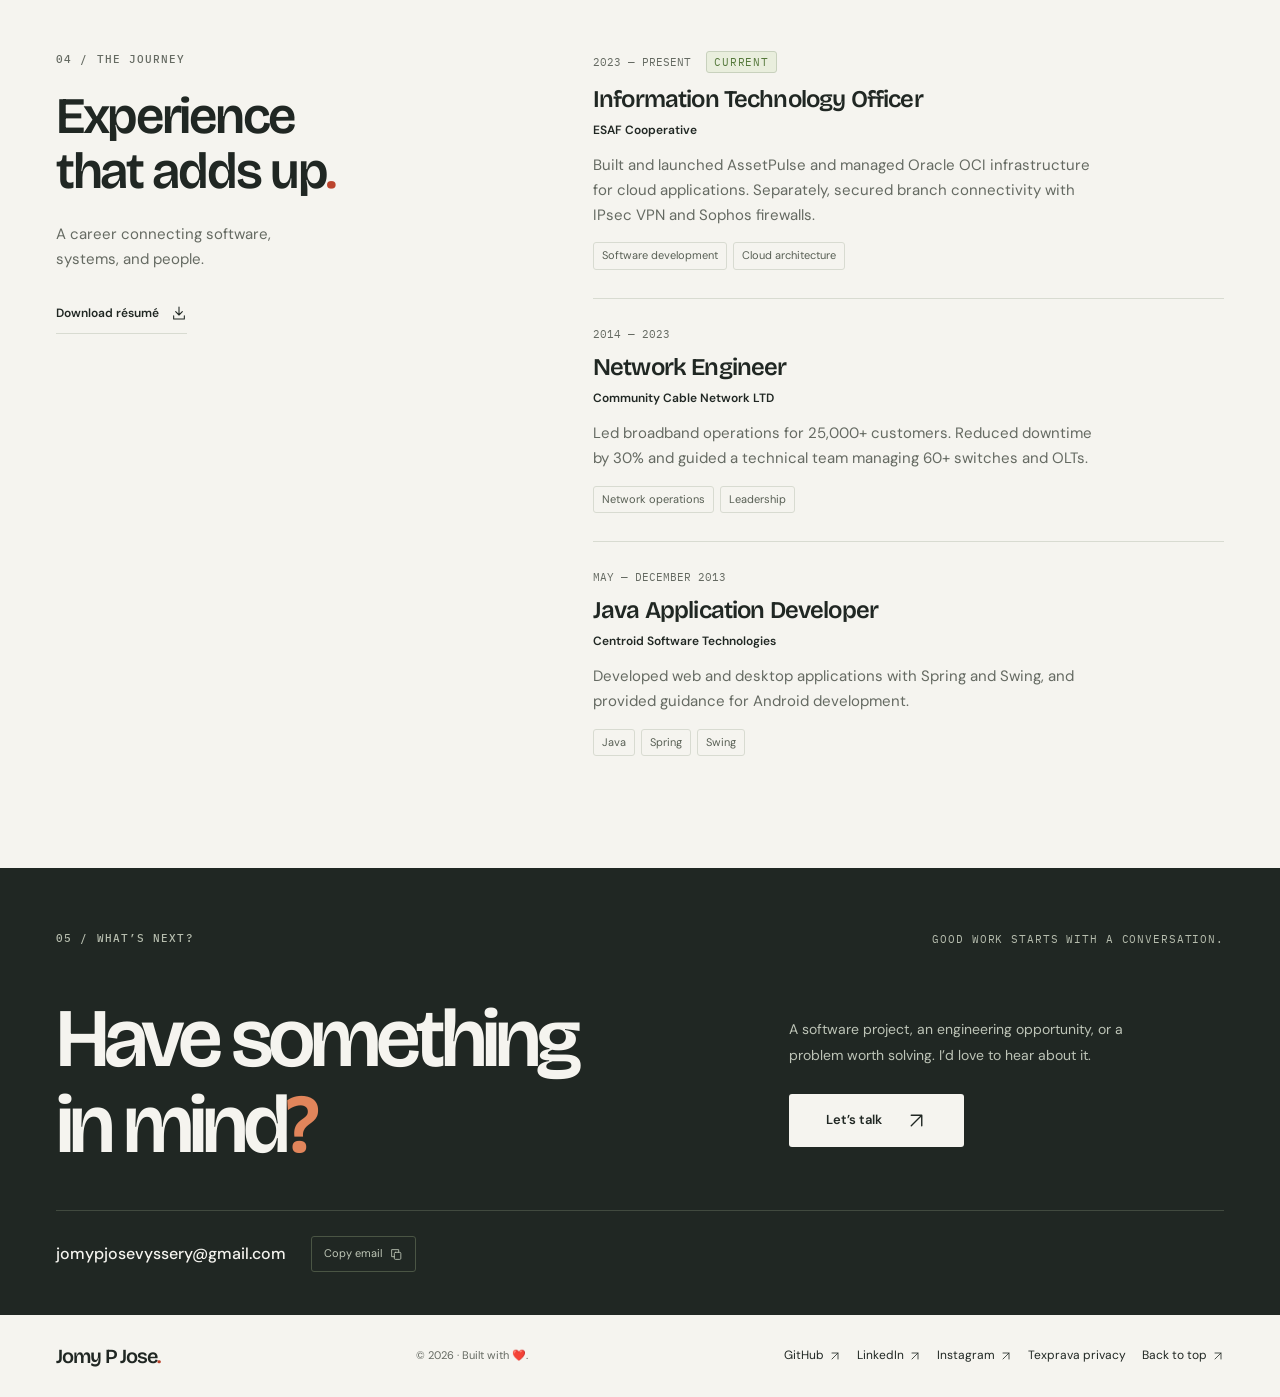
==== commit bd5dc75a: "Design polish: mobile layout, sticky experience intro, legibility" ====
--- a/index.html
+++ b/index.html
@@ -17,9 +17,16 @@
   <meta name="twitter:title" content="Jomy P Jose — Software Developer">
   <meta name="twitter:description" content="Web and Android applications. Thoughtful software. Reliable systems.">
   <meta name="twitter:image" content="https://jomypjose.github.io/assets/images/social-preview.png">
+  <meta name="twitter:image:alt" content="Jomy P Jose — Software Developer. Web, Android and cloud applications.">
+  <meta property="og:image:type" content="image/png">
+  <meta property="og:site_name" content="Jomy P Jose">
+  <meta property="og:locale" content="en_IN">
+  <meta name="author" content="Jomy P Jose">
+  <meta name="robots" content="index, follow, max-image-preview:large">
+  <link rel="apple-touch-icon" href="/assets/apple-touch-icon.png">
   <meta property="og:url" content="https://jomypjose.github.io/">
   <link rel="canonical" href="https://jomypjose.github.io/">
-  <title>Jomy P Jose — Software Developer</title>
+  <title>Jomy P Jose — Software Developer | Web, Android &amp; Cloud</title>
   <link rel="icon" type="image/svg+xml" href="assets/favicon.svg">
   <link rel="preconnect" href="https://fonts.googleapis.com">
   <link rel="preconnect" href="https://fonts.gstatic.com" crossorigin>
@@ -32,9 +39,10 @@
       document.documentElement.dataset.theme = dark ? 'dark' : 'light';
     })();
   </script>
-  <link rel="stylesheet" href="css/style.css?v=20261019">
+  <link rel="stylesheet" href="css/style.css?v=20261109">
   <script src="js/main.js?v=20261015" defer></script>
   <noscript><style>@media(max-width:600px){.header-inner{height:auto;flex-wrap:wrap;padding-block:16px;gap:16px}.navigation{display:flex;position:static;width:100%;padding:0;box-shadow:none;border:0}.menu-toggle{display:none}}</style></noscript>
+  <script type="application/ld+json">{"@context": "https://schema.org", "@graph": [{"@type": "Person", "@id": "https://jomypjose.github.io/#person", "name": "Jomy P Jose", "url": "https://jomypjose.github.io/", "image": "https://jomypjose.github.io/assets/images/portrait.webp", "jobTitle": "Software Developer", "email": "mailto:jomypjosevyssery@gmail.com", "knowsAbout": ["Web applications", "Android development", "JavaScript", "Java", "Kotlin", "Cloud infrastructure", "Networking"], "sameAs": ["https://github.com/jomypjose", "https://linkedin.com/in/jomypjose", "https://instagram.com/jomypjose"]}, {"@type": "WebSite", "@id": "https://jomypjose.github.io/#website", "url": "https://jomypjose.github.io/", "name": "Jomy P Jose", "author": {"@id": "https://jomypjose.github.io/#person"}}]}</script>
 </head>
 <body>
   <a class="skip-link" href="#main">Skip to content</a>
@@ -101,7 +109,7 @@
             <a class="screenshot-link" href="assets/images/texprava-01-resume.webp" data-screenshot aria-label="Enlarge Texprava editor screenshot"><img src="assets/images/texprava-01-resume.webp" width="640" height="1280" alt="Texprava résumé template with formatted headings and experience sections" loading="lazy"></a>
             <a class="screenshot-link" href="assets/images/texprava-06-handwriting.webp" data-screenshot aria-label="Enlarge Texprava handwriting screenshot"><img src="assets/images/texprava-06-handwriting.webp" width="640" height="1280" alt="Texprava handwriting canvas with a handwritten greeting and pen tools" loading="lazy"></a>
           </div>
-          <span class="texprava-stage-caption">WRITE. TYPE. SPEAK. SKETCH. · SELECT A SCREEN TO ENLARGE</span>
+          <span class="texprava-stage-caption"><span>WRITE. TYPE. SPEAK. SKETCH.</span><span>SELECT A SCREEN TO ENLARGE</span></span>
         </div>
         <div class="project-description">
           <div class="project-kicker"><span>01</span><span>ANDROID APPLICATION · 2026</span></div>
--- a/css/style.css
+++ b/css/style.css
@@ -2758,3 +2758,57 @@
 .app-screenshot-grid figcaption { margin-top: 16px; font: 11px/1.8 var(--mono); color: var(--muted); }
 @media (max-width: 900px) { .app-screenshot-grid { grid-template-columns: repeat(2, minmax(0, 1fr)); } }
 @media (max-width: 600px) { .app-screenshot-grid { gap: 28px 16px; } .app-screenshot-grid img { border-width: 3px; border-radius: 12px; } }
+
+/* ── Polish pass (Nov 2026) ─────────────────────────────── */
+/* Typography: balanced headings, no orphaned last words */
+h1, h2, h3 { text-wrap: balance; }
+p, li { text-wrap: pretty; }
+
+/* Smallest real labels stay legible (decorative mock-UI text excluded) */
+.eyebrow, .hero-footnote, .current-tag, .contact-small { font-size: 11px; }
+.current-tag { padding: 3px 7px; letter-spacing: .08em; }
+
+/* Experience: keep the intro in view while the timeline scrolls */
+@media (min-width: 901px) {
+  .experience-intro { position: sticky; top: 120px; align-self: start; }
+}
+
+/* Project cards: lift on hover for a clearer affordance */
+@media (hover: hover) and (prefers-reduced-motion: no-preference) {
+  .featured-project, .secondary-project { transition: transform .35s ease, box-shadow .35s ease; }
+  .featured-project:hover, .secondary-project:hover {
+    transform: translateY(-3px);
+    box-shadow: 0 18px 40px -24px rgba(31, 43, 31, .35);
+  }
+}
+
+/* Larger, clearer tap targets for disclosure rows */
+.case-study summary { min-height: 44px; }
+
+@media (max-width: 600px) {
+  /* Hero stack: align middle layer and stop the { } glyph wrapping */
+  .layer-logic { transform: none; }
+  .layer-logic .layer-icon { font-size: 12px; white-space: nowrap; letter-spacing: -.05em; }
+
+  /* Toolkit lists read as one clean column */
+  .skill-group ul { display: block; }
+  .skill-group li { padding-block: 6px; }
+
+  /* Network card: keep rings clear of the labels */
+  .network-graphic { height: 190px; overflow: hidden; }
+  .network-ring.ring-three { width: 250px; }
+  .network-ring.ring-two { width: 190px; }
+  .network-stage .stage-footer { margin-top: 14px; }
+  .stage-footer { row-gap: 10px; }
+
+  /* Texprava caption: two tidy lines */
+  .texprava-stage-caption { text-wrap: balance; line-height: 1.7; }
+
+  /* Footer links in an even grid */
+  .footer-links { display: grid; grid-template-columns: repeat(2, max-content); gap: 14px 28px; }
+}
+.texprava-stage-caption > span + span::before { content: " · "; }
+@media (max-width: 600px) {
+  .texprava-stage-caption > span { display: block; }
+  .texprava-stage-caption > span + span::before { content: none; }
+}
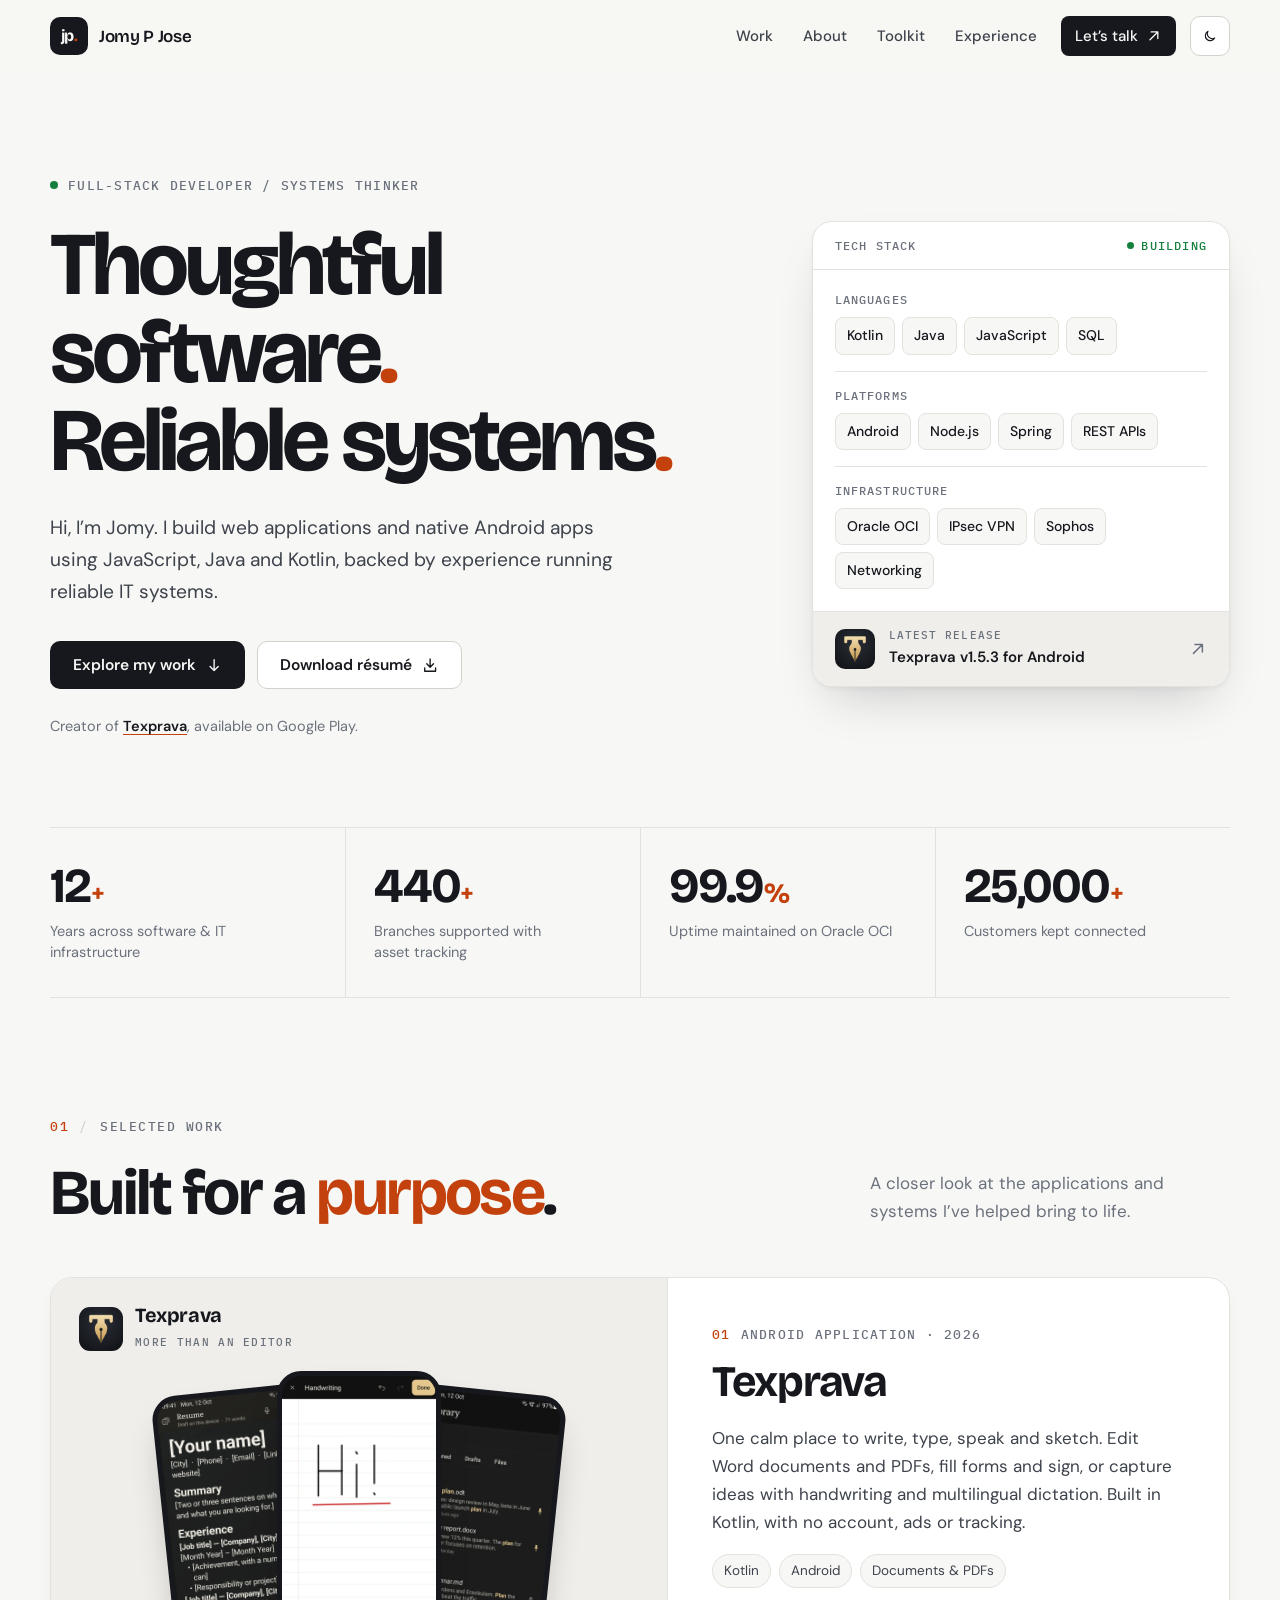
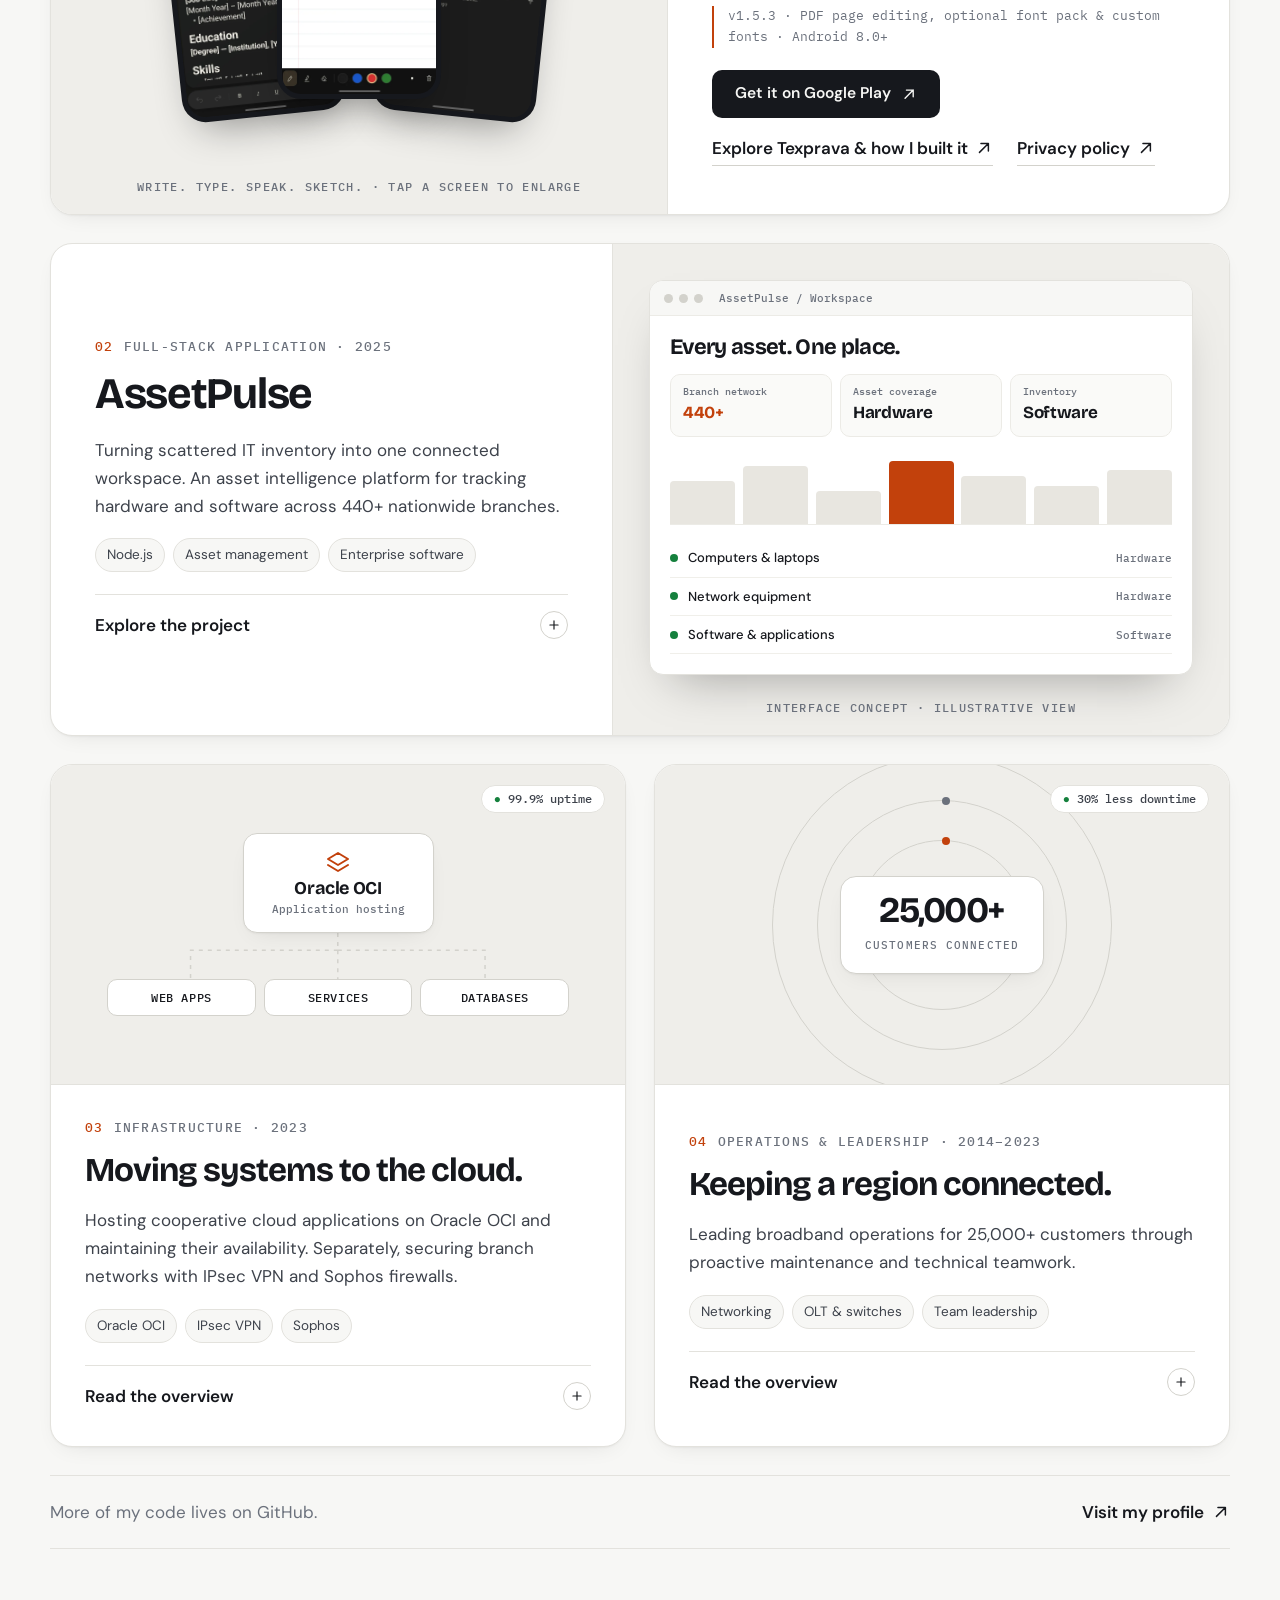
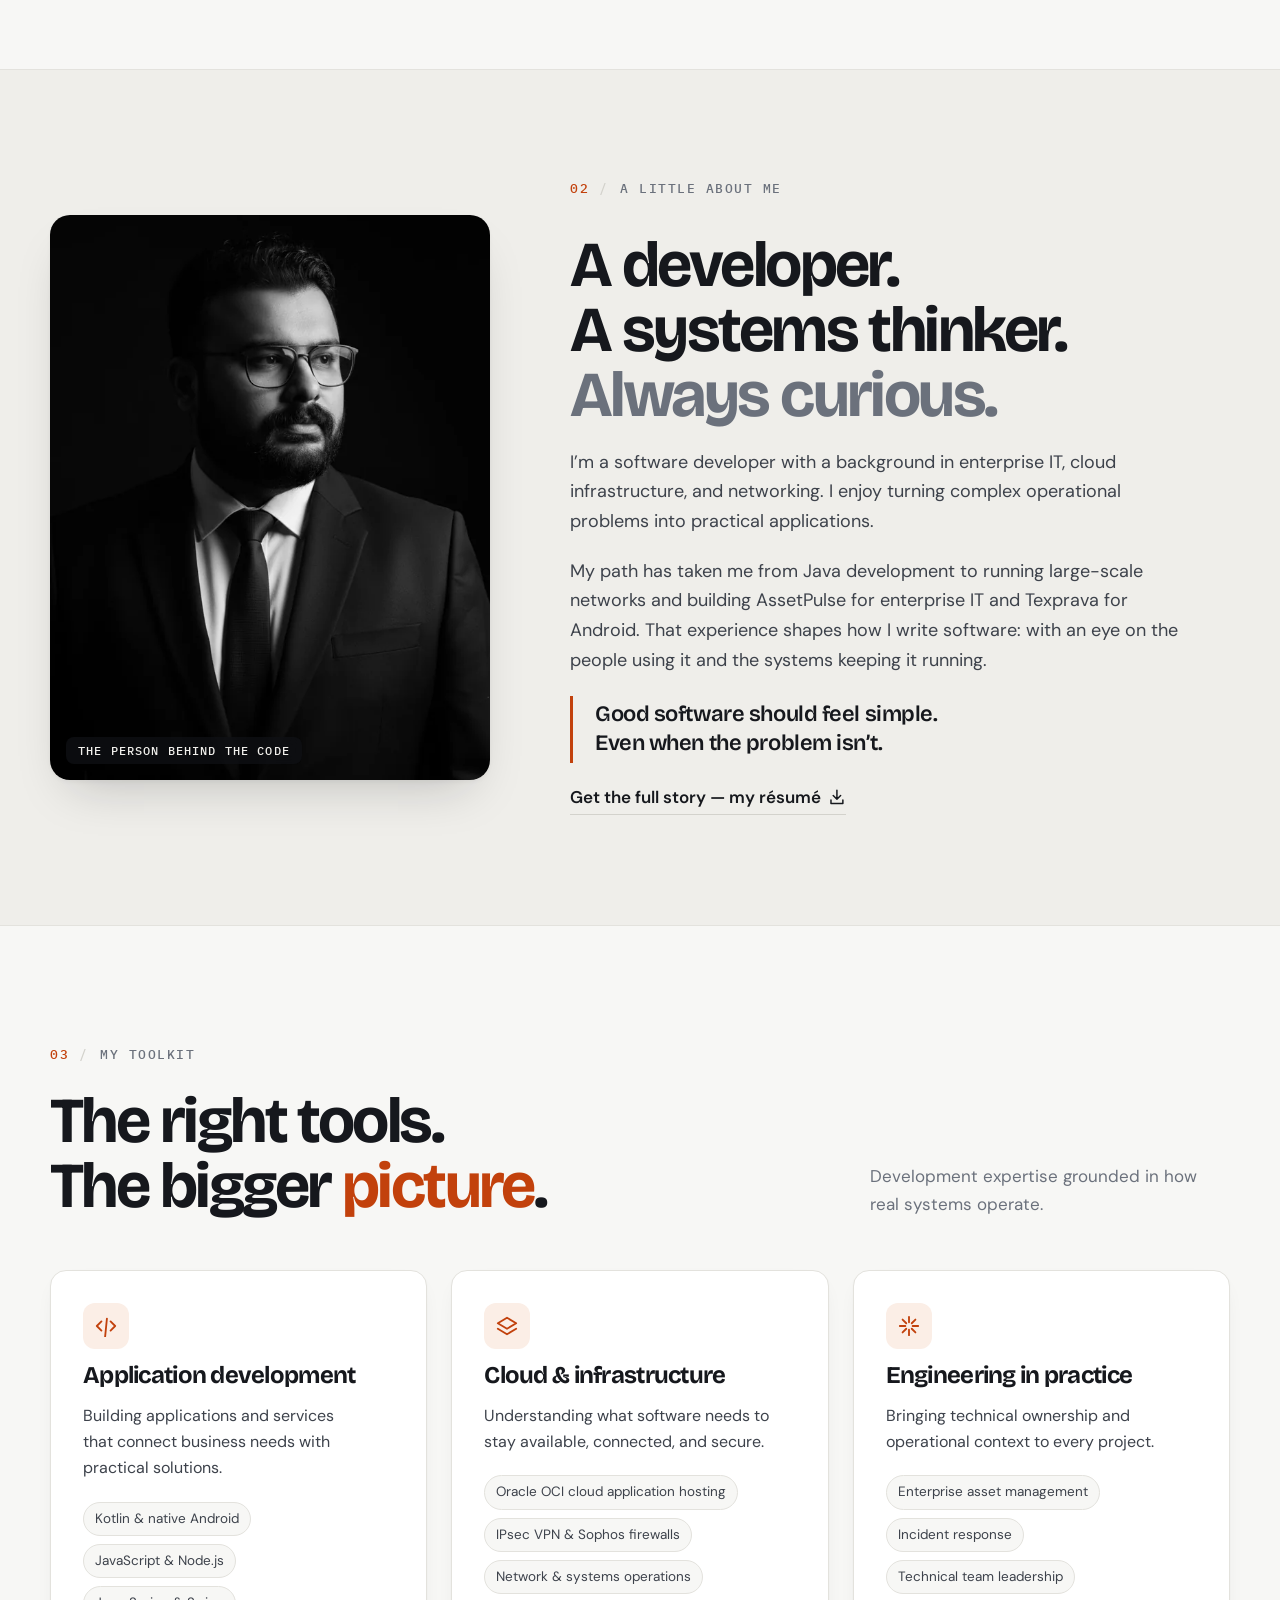
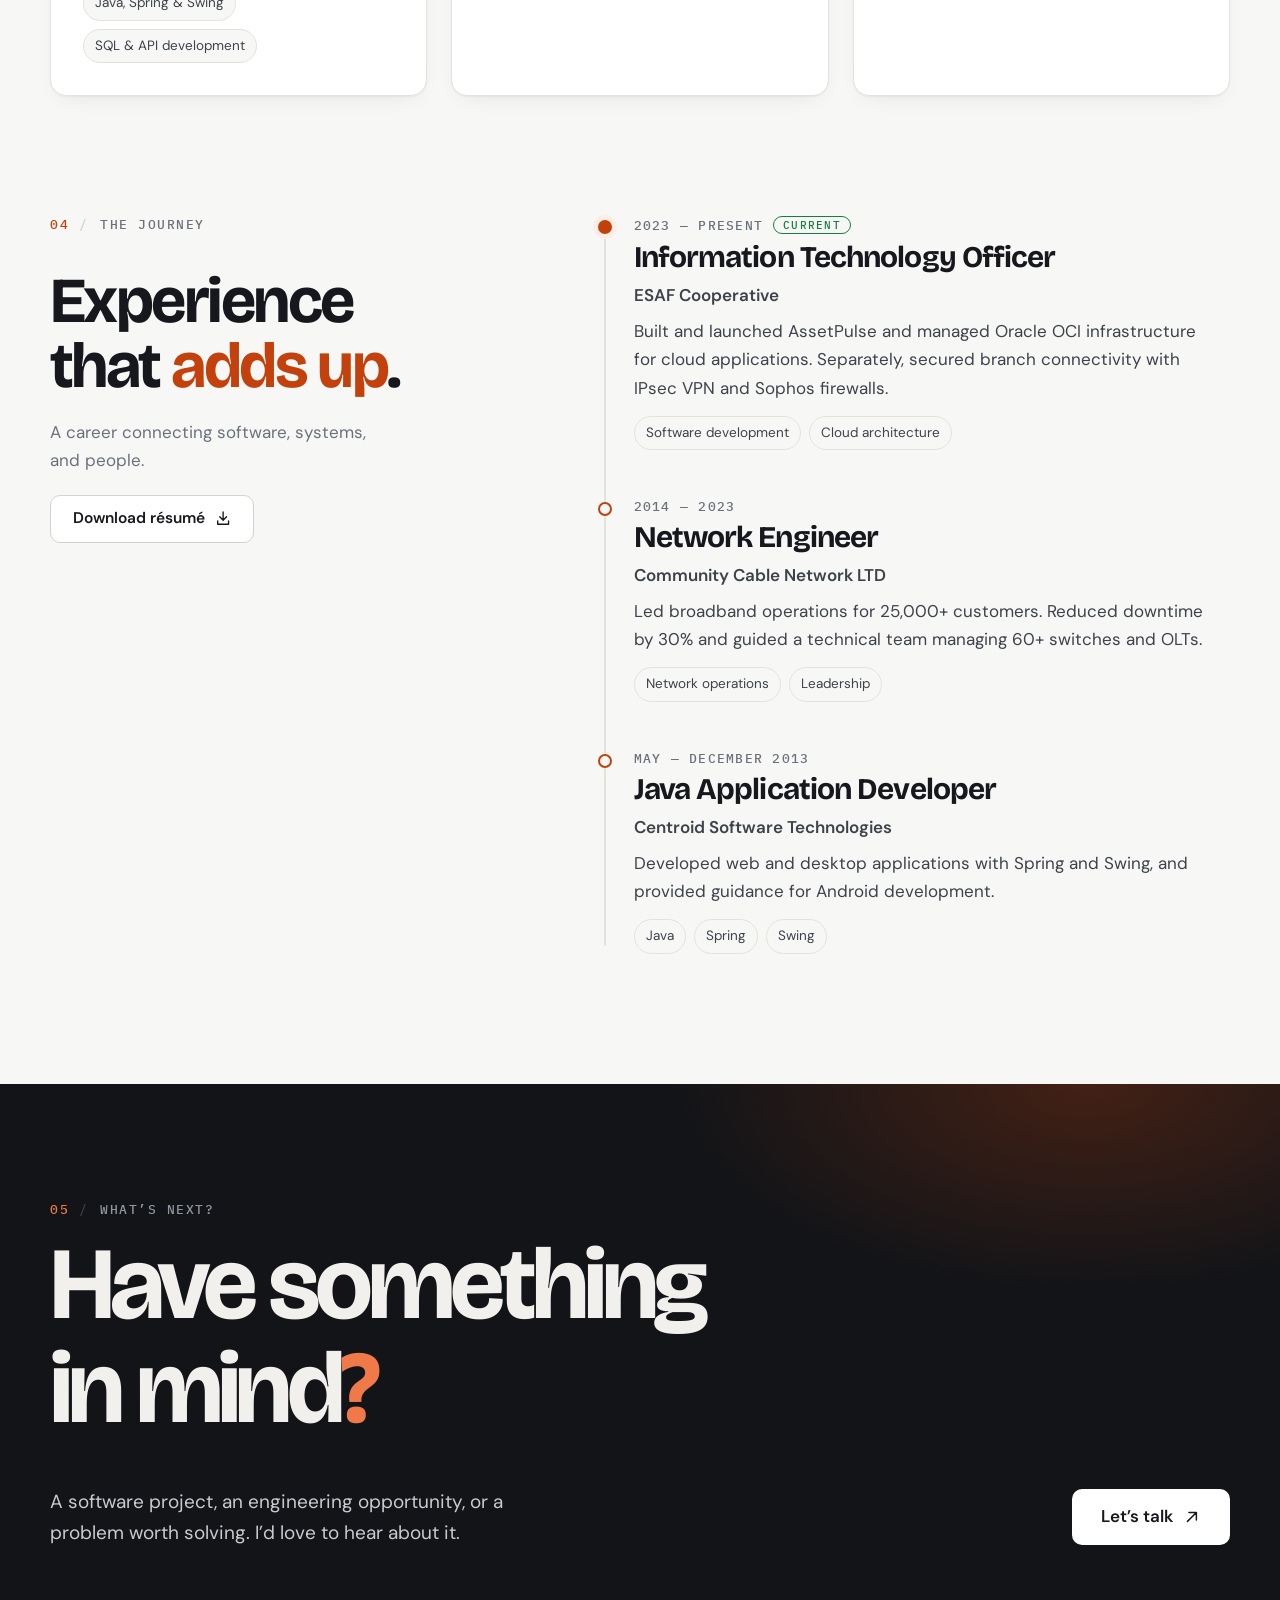
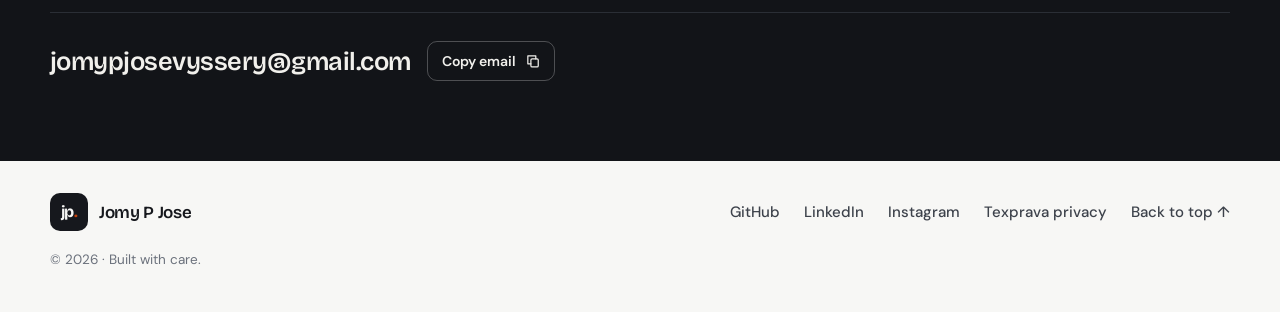
==== commit 57c869b4: "Redesign homepage: clean professional style" ====
--- a/index.html
+++ b/index.html
@@ -4,7 +4,7 @@
   <meta name="google-site-verification" content="0LXIjhBu6tqMMS69QvoG9bXKAdeUrNY5VfQ-BbA8LJQ" />
   <meta charset="UTF-8">
   <meta name="viewport" content="width=device-width, initial-scale=1.0">
-  <meta name="theme-color" content="#f5f4ef">
+  <meta name="theme-color" content="#fff8ec">
   <meta name="description" content="Jomy P Jose — software developer with 12+ years across web applications, native Android apps, and cloud infrastructure. Explore selected work and get in touch.">
   <meta property="og:type" content="website">
   <meta property="og:title" content="Jomy P Jose — Software Developer">
@@ -33,123 +33,275 @@
   <link href="https://fonts.googleapis.com/css2?family=Bricolage+Grotesque:wght@400;500;600;700;800&family=DM+Sans:wght@400;450;500;550;600;650;700&family=IBM+Plex+Mono:wght@400;500&display=swap" rel="stylesheet">
   <script>
     (() => {
+      document.documentElement.classList.add('js');
       let preference;
       try { preference = localStorage.getItem('portfolio-theme'); } catch {}
       const dark = preference === 'dark' || (preference !== 'light' && window.matchMedia('(prefers-color-scheme: dark)').matches);
       document.documentElement.dataset.theme = dark ? 'dark' : 'light';
     })();
   </script>
-  <link rel="stylesheet" href="css/style.css?v=20261109">
-  <script src="js/main.js?v=20261015" defer></script>
-  <noscript><style>@media(max-width:600px){.header-inner{height:auto;flex-wrap:wrap;padding-block:16px;gap:16px}.navigation{display:flex;position:static;width:100%;padding:0;box-shadow:none;border:0}.menu-toggle{display:none}}</style></noscript>
+  <link rel="stylesheet" href="css/v2.css?v=20261109">
+  <script src="js/v2.js?v=20261109" defer></script>
   <script type="application/ld+json">{"@context": "https://schema.org", "@graph": [{"@type": "Person", "@id": "https://jomypjose.github.io/#person", "name": "Jomy P Jose", "url": "https://jomypjose.github.io/", "image": "https://jomypjose.github.io/assets/images/portrait.webp", "jobTitle": "Software Developer", "email": "mailto:jomypjosevyssery@gmail.com", "knowsAbout": ["Web applications", "Android development", "JavaScript", "Java", "Kotlin", "Cloud infrastructure", "Networking"], "sameAs": ["https://github.com/jomypjose", "https://linkedin.com/in/jomypjose", "https://instagram.com/jomypjose"]}, {"@type": "WebSite", "@id": "https://jomypjose.github.io/#website", "url": "https://jomypjose.github.io/", "name": "Jomy P Jose", "author": {"@id": "https://jomypjose.github.io/#person"}}]}</script>
 </head>
 <body>
   <a class="skip-link" href="#main">Skip to content</a>
-  <svg class="icon-library" xmlns="http://www.w3.org/2000/svg" aria-hidden="true"><defs>
-    <symbol id="arrow-up-right" viewBox="0 0 24 24"><path d="M6 18 18 6M6 6h12v12"/></symbol>
-    <symbol id="arrow-right" viewBox="0 0 24 24"><path d="M4 12h16m-6-6 6 6-6 6"/></symbol>
-    <symbol id="arrow-down" viewBox="0 0 24 24"><path d="M12 4v16m-6-6 6 6 6-6"/></symbol>
-    <symbol id="plus" viewBox="0 0 24 24"><path d="M12 5v14M5 12h14"/></symbol>
-    <symbol id="code" viewBox="0 0 24 24"><path d="m7 7-5 5 5 5m10-10 5 5-5 5m-4-13-2 20"/></symbol>
-    <symbol id="layers" viewBox="0 0 24 24"><path d="m12 3 10 6-10 6L2 9Zm-10 12 10 6 10-6M2 15l10 6 10-6"/></symbol>
-    <symbol id="download" viewBox="0 0 24 24"><path d="M12 3v12m-5-5 5 5 5-5M4 16v5h16v-5"/></symbol>
-    <symbol id="check" viewBox="0 0 24 24"><path d="m5 12 4 4L19 6"/></symbol>
-    <symbol id="copy" viewBox="0 0 24 24"><rect x="8" y="8" width="12" height="13" rx="2"/><path d="M16 8V3H3v13h5"/></symbol>
+  <svg width="0" height="0" style="position:absolute" aria-hidden="true"><defs>
+    <symbol id="i-arrow" viewBox="0 0 24 24"><path d="M6 18 18 6M8 6h10v10"/></symbol>
+    <symbol id="i-down" viewBox="0 0 24 24"><path d="M12 4v16m-6-6 6 6 6-6"/></symbol>
+    <symbol id="i-plus" viewBox="0 0 24 24"><path d="M12 5v14M5 12h14"/></symbol>
+    <symbol id="i-dl" viewBox="0 0 24 24"><path d="M12 3v12m-5-5 5 5 5-5M4 16v5h16v-5"/></symbol>
+    <symbol id="i-copy" viewBox="0 0 24 24"><rect x="8" y="8" width="12" height="13" rx="2"/><path d="M16 8V3H3v13h5"/></symbol>
+    <symbol id="i-code" viewBox="0 0 24 24"><path d="m7 7-5 5 5 5m10-10 5 5-5 5m-4-13-2 20"/></symbol>
+    <symbol id="i-layers" viewBox="0 0 24 24"><path d="m12 3 10 6-10 6L2 9Zm-10 12 10 6 10-6M2 15l10 6 10-6"/></symbol>
+    <symbol id="i-spark" viewBox="0 0 24 24"><path d="M12 2v6m0 8v6M2 12h6m8 0h6M5 5l4 4m6 6 4 4M5 19l4-4m6-6 4-4"/></symbol>
+    <symbol id="i-moon" viewBox="0 0 24 24"><path d="M20 15.5A8.5 8.5 0 0 1 8.5 4 8.5 8.5 0 1 0 20 15.5Z"/></symbol>
+    <symbol id="i-sun" viewBox="0 0 24 24"><circle cx="12" cy="12" r="4"/><path d="M12 2v2m0 16v2M2 12h2m16 0h2M5 5l1.5 1.5m11 11L19 19M5 19l1.5-1.5m11-11L19 5"/></symbol>
   </defs></svg>
 
-  <header class="site-header">
-    <div class="shell header-inner">
-      <a class="brand" href="#home" aria-label="Jomy P Jose, home"><span class="brand-mark">j<span>p</span>.</span><span class="brand-name">Jomy P Jose<span>Software developer</span></span></a>
-      <nav id="navigation" class="navigation" aria-label="Main navigation">
-        <a href="#work">Work</a><a href="#about">About</a><a href="#experience">Experience</a>
-        <a class="nav-contact" href="#contact">Let’s talk <svg aria-hidden="true" class="icon"><use href="#arrow-up-right"/></svg></a>
-      </nav>
-      <button class="theme-toggle" type="button" aria-label="Switch to dark theme" hidden>
-        <svg class="icon theme-moon" aria-hidden="true" viewBox="0 0 24 24"><path d="M20 15.5A8.5 8.5 0 0 1 8.5 4 8.5 8.5 0 1 0 20 15.5Z"/></svg>
-        <svg class="icon theme-sun" aria-hidden="true" viewBox="0 0 24 24"><circle cx="12" cy="12" r="4"/><path d="M12 2v2m0 16v2M2 12h2m16 0h2M5 5l1.5 1.5m11 11L19 19M5 19l1.5-1.5m11-11L19 5"/></svg>
-      </button>
-      <button class="menu-toggle" type="button" aria-label="Open navigation" aria-expanded="false" aria-controls="navigation"><span></span><span></span></button>
-    </div>
+  <header class="nav-wrap">
+    <nav class="nav" aria-label="Main navigation">
+      <a class="logo" href="#home" aria-label="Jomy P Jose, home"><span class="logo-mark">jp<i>.</i></span><span class="logo-name">Jomy P Jose</span></a>
+      <div id="nav-links" class="nav-links">
+        <a href="#work">Work</a><a href="#about">About</a><a href="#toolkit">Toolkit</a><a href="#experience">Experience</a>
+        <a class="nav-cta" href="#contact">Let’s talk <svg class="ic" aria-hidden="true"><use href="#i-arrow"/></svg></a>
+      </div>
+      <button class="round-btn theme-btn" type="button" aria-label="Switch to dark theme" hidden><svg class="ic moon" aria-hidden="true"><use href="#i-moon"/></svg><svg class="ic sun" aria-hidden="true"><use href="#i-sun"/></svg></button>
+      <button class="round-btn burger" type="button" aria-label="Open navigation" aria-expanded="false" aria-controls="nav-links"><span></span><span></span></button>
+    </nav>
   </header>
 
   <main id="main">
-    <section class="hero shell" id="home" aria-labelledby="hero-title">
+    <!-- HERO -->
+    <section class="hero" id="home" aria-labelledby="hero-title">
       <div class="hero-copy">
-        <p class="eyebrow"><span class="accent-line"></span> FULL-STACK DEVELOPER / SYSTEMS THINKER</p>
-        <h1 id="hero-title">Thoughtful<br>software.<br><span class="hero-last">Reliable systems<span class="accent">.</span></span></h1>
-        <p class="hero-description">Hi, I’m Jomy. I build web applications and native Android apps using JavaScript, Java and Kotlin, backed by experience running reliable IT systems.</p>
-        <div class="hero-actions"><a class="button button-dark" href="#work">Explore my work <svg aria-hidden="true" class="icon"><use href="#arrow-down"/></svg></a><a class="text-link" href="assets/docs/jomy_resume_cv.pdf?v=20261004" download>Download résumé <svg aria-hidden="true" class="icon"><use href="#download"/></svg></a></div>
-        <div class="hero-footnote"><span class="tiny-dot"></span> Creator of Texprava, available on Google Play.</div>
-      </div>
-      <div class="hero-visual" role="img" aria-label="Illustration of application, API, and infrastructure layers">
-        <div class="visual-topline"><span>THE WAY I BUILD</span><span>01 / 03</span></div>
-        <div class="architecture">
-          <div class="architecture-label">A GOOD EXPERIENCE STARTS HERE</div>
-          <div class="stack-layer layer-interface"><span class="layer-icon"><svg aria-hidden="true" class="icon"><use href="#code"/></svg></span><div><span class="layer-number">01 — THE EXPERIENCE</span><strong>Thoughtful interfaces</strong><small>Clear. Responsive. Built for people.</small></div><span class="layer-status"><span></span> UI</span></div>
-          <div class="stack-connector"><span></span><code>request → response</code></div>
-          <div class="stack-layer layer-logic"><span class="layer-icon">{ }</span><div><span class="layer-number">02 — THE LOGIC</span><strong>Purposeful software</strong><small>Applications, APIs & business logic.</small></div><span class="layer-status">API</span></div>
-          <div class="stack-connector"><span></span><code>build → deploy → maintain</code></div>
-          <div class="stack-layer layer-system"><span class="layer-icon"><svg aria-hidden="true" class="icon"><use href="#layers"/></svg></span><div><span class="layer-number">03 — THE FOUNDATION</span><strong>Dependable systems</strong><small>Cloud infrastructure & secure networks.</small></div><span class="layer-status">OPS</span></div>
-          <div class="architecture-bottom"><span class="tiny-dot"></span> CONNECTED BY REAL-WORLD EXPERIENCE</div>
-        </div>
-        <div class="visual-bottomline"><span>CODE WITH CONTEXT.</span><svg aria-hidden="true" class="icon"><use href="#arrow-up-right"/></svg></div>
-        <span class="visual-orbit" aria-hidden="true">+</span>
-      </div>
-    </section>
-
-    <div class="proof-strip"><div class="shell proof-inner"><div><strong>12<span>+</span></strong><p>Years across software<br>& IT infrastructure</p></div><div><strong>440<span>+</span></strong><p>Branches supported<br>with asset tracking</p></div><div><strong>99.9<span>%</span></strong><p>Uptime maintained<br>on Oracle OCI</p></div><a href="#about">Experience that<br>goes beyond code <svg aria-hidden="true" class="icon"><use href="#arrow-up-right"/></svg></a></div></div>
-
-    <section id="work" class="section shell" aria-labelledby="work-title">
-      <div class="section-heading"><div><p class="eyebrow">01 / SELECTED WORK</p><h2 id="work-title">Built for a purpose<span class="accent">.</span></h2></div><p>A closer look at the applications and systems<br class="desktop-break"> I’ve helped bring to life.</p></div>
-      <article id="texprava" class="featured-project texprava-project" aria-labelledby="texprava-title">
-        <div class="project-stage texprava-stage">
-          <div class="texprava-stage-heading"><img src="texprava/icon.png" width="44" height="44" alt="" loading="lazy"><div><strong>Texprava</strong><span>MORE THAN AN EDITOR</span></div></div>
-          <div class="texprava-screens">
-            <a class="screenshot-link" href="assets/images/texprava-01-resume.webp" data-screenshot aria-label="Enlarge Texprava editor screenshot"><img src="assets/images/texprava-01-resume.webp" width="640" height="1280" alt="Texprava résumé template with formatted headings and experience sections" loading="lazy"></a>
-            <a class="screenshot-link" href="assets/images/texprava-06-handwriting.webp" data-screenshot aria-label="Enlarge Texprava handwriting screenshot"><img src="assets/images/texprava-06-handwriting.webp" width="640" height="1280" alt="Texprava handwriting canvas with a handwritten greeting and pen tools" loading="lazy"></a>
-          </div>
-          <span class="texprava-stage-caption"><span>WRITE. TYPE. SPEAK. SKETCH.</span><span>SELECT A SCREEN TO ENLARGE</span></span>
-        </div>
-        <div class="project-description">
-          <div class="project-kicker"><span>01</span><span>ANDROID APPLICATION · 2026</span></div>
+        <p class="kicker reveal"><span class="pulse-dot"></span> Full-stack developer / systems thinker</p>
+        <h1 id="hero-title" class="hero-title">
+          <span class="line"><span class="w">Thoughtful</span></span>
+          <span class="line"><span class="w">software</span><span class="w dot">.</span></span>
+          <span class="line"><span class="w">Reliable</span> <span class="w">systems</span><span class="w dot">.</span></span>
+        </h1>
+        <p class="hero-lede reveal">Hi, I’m Jomy. I build web applications and native Android apps using JavaScript, Java and Kotlin, backed by experience running reliable IT systems.</p>
+        <div class="hero-actions reveal">
+          <a class="btn btn-ink" href="#work"><span>Explore my work</span> <svg class="ic" aria-hidden="true"><use href="#i-down"/></svg></a>
+          <a class="btn btn-ghost" href="assets/docs/jomy_resume_cv.pdf?v=20261004" download><span>Download résumé</span> <svg class="ic" aria-hidden="true"><use href="#i-dl"/></svg></a>
+        </div>
+        <p class="hero-foot reveal">Creator of <a href="texprava/index.html">Texprava</a>, available on Google Play.</p>
+      </div>
+
+      <aside class="stack-card reveal" aria-label="Technology stack">
+        <div class="stack-head"><span>Tech stack</span><span class="stack-status"><i></i> Building</span></div>
+        <dl class="stack-groups">
+          <div><dt>Languages</dt><dd><span>Kotlin</span><span>Java</span><span>JavaScript</span><span>SQL</span></dd></div>
+          <div><dt>Platforms</dt><dd><span>Android</span><span>Node.js</span><span>Spring</span><span>REST APIs</span></dd></div>
+          <div><dt>Infrastructure</dt><dd><span>Oracle OCI</span><span>IPsec VPN</span><span>Sophos</span><span>Networking</span></dd></div>
+        </dl>
+        <a class="stack-release" href="#texprava"><img src="texprava/icon.png" width="44" height="44" alt=""><span><small>Latest release</small><b>Texprava v1.5.3 for Android</b></span><svg class="ic" aria-hidden="true"><use href="#i-arrow"/></svg></a>
+      </aside>
+    </section>
+
+    <!-- STATS -->
+    <section class="stats wrap" aria-label="Highlights">
+      <div class="stat reveal c-sun"><strong><span class="count" data-to="12">12</span><sup>+</sup></strong><p>Years across software &amp; IT infrastructure</p></div>
+      <div class="stat reveal c-mint"><strong><span class="count" data-to="440">440</span><sup>+</sup></strong><p>Branches supported with asset tracking</p></div>
+      <div class="stat reveal c-lilac"><strong><span class="count" data-to="99.9" data-dec="1">99.9</span><sup>%</sup></strong><p>Uptime maintained on Oracle OCI</p></div>
+      <div class="stat reveal c-tomato"><strong><span class="count" data-to="25000">25,000</span><sup>+</sup></strong><p>Customers kept connected</p></div>
+    </section>
+
+    <!-- WORK -->
+    <section id="work" class="section wrap" aria-labelledby="work-title">
+      <div class="sec-head reveal">
+        <p class="sec-tag"><span>01</span> Selected work</p>
+        <h2 id="work-title">Built for a <span class="accent-text">purpose</span>.</h2>
+        <p class="sec-sub">A closer look at the applications and systems I’ve helped bring to life.</p>
+      </div>
+
+      <!-- Texprava -->
+      <article id="texprava" class="project project-xl bg-sun reveal" aria-labelledby="texprava-title">
+        <div class="project-visual phones">
+          <div class="phones-head"><img src="texprava/icon.png" width="44" height="44" alt=""><div><strong>Texprava</strong><span>More than an editor</span></div></div>
+          <div class="phone-fan">
+            <a class="phone p1" href="assets/images/texprava-01-resume.webp" data-shot><img src="assets/images/texprava-01-resume.webp" width="640" height="1280" alt="Texprava résumé template with formatted headings and experience sections" loading="lazy"></a>
+            <a class="phone p2" href="assets/images/texprava-06-handwriting.webp" data-shot><img src="assets/images/texprava-06-handwriting.webp" width="640" height="1280" alt="Texprava handwriting canvas with a handwritten greeting and pen tools" loading="lazy"></a>
+            <a class="phone p3" href="assets/images/texprava-05-library.webp" data-shot><img src="assets/images/texprava-05-library.webp" width="640" height="1280" alt="Texprava document library" loading="lazy"></a>
+          </div>
+          <p class="visual-note">Write. Type. Speak. Sketch. · tap a screen to enlarge</p>
+        </div>
+        <div class="project-body">
+          <p class="meta"><span class="num">01</span> Android application · 2026</p>
           <h3 id="texprava-title">Texprava</h3>
           <p>One calm place to write, type, speak and sketch. Edit Word documents and PDFs, fill forms and sign, or capture ideas with handwriting and multilingual dictation. Built in Kotlin, with no account, ads or tracking.</p>
-          <div class="tags"><span>Kotlin</span><span>Android</span><span>Documents & PDFs</span></div>
-          <p class="project-detail-link"><a class="text-link" href="texprava/index.html">Explore Texprava & how I built it <svg aria-hidden="true" class="icon"><use href="#arrow-up-right"/></svg></a></p>
-          <p class="project-release-note">Version 1.5.3 · PDF page editing, optional font pack & custom fonts · Android 8.0+</p>
-          <div class="project-release-actions">
-            <a class="button button-dark" href="https://play.google.com/store/apps/details?id=com.jomypjose.texprava">Get it on Google Play <svg aria-hidden="true" class="icon"><use href="#arrow-up-right"/></svg></a>
-            <a class="text-link texprava-policy-link" href="texprava/privacy-policy.html">Read the privacy policy <svg aria-hidden="true" class="icon"><use href="#arrow-up-right"/></svg></a>
+          <ul class="chips"><li>Kotlin</li><li>Android</li><li>Documents &amp; PDFs</li></ul>
+          <p class="release">v1.5.3 · PDF page editing, optional font pack &amp; custom fonts · Android 8.0+</p>
+          <div class="project-actions">
+            <a class="btn btn-ink" href="https://play.google.com/store/apps/details?id=com.jomypjose.texprava"><span>Get it on Google Play</span> <svg class="ic" aria-hidden="true"><use href="#i-arrow"/></svg></a>
+            <a class="link" href="texprava/index.html">Explore Texprava &amp; how I built it <svg class="ic" aria-hidden="true"><use href="#i-arrow"/></svg></a>
+            <a class="link" href="texprava/privacy-policy.html">Privacy policy <svg class="ic" aria-hidden="true"><use href="#i-arrow"/></svg></a>
           </div>
         </div>
       </article>
-      <article class="featured-project">
-        <div class="project-stage asset-stage" role="img" aria-label="Conceptual illustration of an asset tracking interface">
-          <div class="stage-top"><span><span class="tiny-dot"></span> ASSETPULSE</span><span>ENTERPRISE SOFTWARE</span></div>
-          <div class="app-window">
-            <div class="app-titlebar"><div class="window-dots"><i></i><i></i><i></i></div><span>AssetPulse / Workspace</span><span class="app-avatar">JP</span></div>
-            <div class="app-body"><aside class="app-sidebar" aria-hidden="true"><b class="app-logo">a<span>p</span>.</b><span class="app-side-active">▦</span><span>▤</span><span>◎</span><span>⚙</span></aside><div class="app-content"><div class="app-breadcrumb">WORKSPACE <span>/</span> OVERVIEW</div><div class="app-heading"><h3>Every asset. One place.</h3><span class="app-pill"><span class="tiny-dot"></span> Connected</span></div><p class="app-description">A clearer view of your IT ecosystem.</p><div class="app-metrics"><div><span>Branch network</span><b>440<span>+</span></b><small>Centralized visibility</small></div><div><span>Asset coverage</span><b class="metric-word">Hardware</b><small>Devices & equipment</small></div><div><span>Software inventory</span><b class="metric-word">Software</b><small>Applications & licenses</small></div></div><div class="app-table"><div class="app-table-header"><b>Asset inventory</b><span>Overview ↗</span></div><div class="app-table-row app-table-labels"><span>ASSET CATEGORY</span><span>TRACKING</span><span>WORKSPACE</span></div><div class="app-table-row"><span><i class="table-device">▣</i> Computers & laptops</span><span class="table-status">Hardware</span><span>Branches</span></div><div class="app-table-row"><span><i class="table-device">⌘</i> Network equipment</span><span class="table-status">Hardware</span><span>Branches</span></div><div class="app-table-row"><span><i class="table-device">◈</i> Software & applications</span><span class="table-status">Software</span><span>Branches</span></div></div></div></div>
-          </div>
-          <span class="concept-label">INTERFACE CONCEPT · ILLUSTRATIVE VIEW</span>
-        </div>
-        <div class="project-description"><div class="project-kicker"><span>02</span><span>FULL-STACK APPLICATION · 2025</span></div><h3>AssetPulse</h3><p>Turning scattered IT inventory into one connected workspace. An asset intelligence platform for tracking hardware and software across 440+ nationwide branches.</p><div class="tags"><span>Node.js</span><span>Asset management</span><span>Enterprise software</span></div><details class="case-study"><summary>Explore the project <svg aria-hidden="true" class="icon"><use href="#plus"/></svg></summary><div class="case-study-body"><h4>The challenge</h4><p>Managing hardware and software across a nationwide branch network requires a consistent, centralized view of IT assets.</p><h4>My contribution</h4><p>Built and launched AssetPulse while serving as Information Technology Officer at ESAF Cooperative. I brought first-hand experience of branch IT operations into a Node.js application for centralized hardware and software tracking.</p><h4>Scope & presentation</h4><p>The platform covers hardware and software inventory across a nationwide branch network. The visual above is an interface concept; it illustrates the scope of the work rather than a production screenshot.</p><h4>The outcome</h4><p>Centralized hardware and software tracking for 440+ branches, making asset information easier to organize and access.</p><a class="text-link" href="mailto:jomypjosevyssery@gmail.com?subject=Let%E2%80%99s%20talk%20about%20AssetPulse">Ask me about the implementation <svg aria-hidden="true" class="icon"><use href="#arrow-up-right"/></svg></a></div></details></div>
+
+      <!-- AssetPulse -->
+      <article class="project project-xl bg-mint flip reveal" aria-labelledby="ap-title">
+        <div class="project-visual" role="img" aria-label="Conceptual illustration of an asset tracking interface">
+          <div class="mock">
+            <div class="mock-bar"><i></i><i></i><i></i><span>AssetPulse / Workspace</span></div>
+            <div class="mock-body">
+              <p class="mock-title">Every asset. One place.</p>
+              <div class="mock-cards">
+                <div><small>Branch network</small><b>440+</b></div>
+                <div><small>Asset coverage</small><b>Hardware</b></div>
+                <div><small>Inventory</small><b>Software</b></div>
+              </div>
+              <div class="mock-bars" aria-hidden="true"><span style="--h:62%"></span><span style="--h:84%"></span><span style="--h:48%"></span><span style="--h:92%"></span><span style="--h:70%"></span><span style="--h:56%"></span><span style="--h:78%"></span></div>
+              <div class="mock-rows"><p><i></i>Computers &amp; laptops<em>Hardware</em></p><p><i></i>Network equipment<em>Hardware</em></p><p><i></i>Software &amp; applications<em>Software</em></p></div>
+            </div>
+          </div>
+          <p class="visual-note">Interface concept · illustrative view</p>
+        </div>
+        <div class="project-body">
+          <p class="meta"><span class="num">02</span> Full-stack application · 2025</p>
+          <h3 id="ap-title">AssetPulse</h3>
+          <p>Turning scattered IT inventory into one connected workspace. An asset intelligence platform for tracking hardware and software across 440+ nationwide branches.</p>
+          <ul class="chips"><li>Node.js</li><li>Asset management</li><li>Enterprise software</li></ul>
+          <details class="more">
+            <summary>Explore the project <svg class="ic" aria-hidden="true"><use href="#i-plus"/></svg></summary>
+            <div class="more-body">
+              <h4>The challenge</h4><p>Managing hardware and software across a nationwide branch network requires a consistent, centralized view of IT assets.</p>
+              <h4>My contribution</h4><p>Built and launched AssetPulse while serving as Information Technology Officer at ESAF Cooperative. I brought first-hand experience of branch IT operations into a Node.js application for centralized hardware and software tracking.</p>
+              <h4>Scope &amp; presentation</h4><p>The platform covers hardware and software inventory across a nationwide branch network. The visual is an interface concept; it illustrates the scope of the work rather than a production screenshot.</p>
+              <h4>The outcome</h4><p>Centralized hardware and software tracking for 440+ branches, making asset information easier to organize and access.</p>
+              <a class="link" href="mailto:jomypjosevyssery@gmail.com?subject=Let%E2%80%99s%20talk%20about%20AssetPulse">Ask me about the implementation <svg class="ic" aria-hidden="true"><use href="#i-arrow"/></svg></a>
+            </div>
+          </details>
+        </div>
       </article>
+
       <div class="project-pair">
-        <article class="secondary-project"><div class="project-stage cloud-stage"><span class="stage-number">03 / CLOUD & SECURITY</span><div class="cloud-diagram" role="img" aria-label="Cloud applications hosted on Oracle Cloud Infrastructure"><div class="cloud-node"><svg aria-hidden="true" class="icon"><use href="#layers"/></svg><span>ORACLE OCI</span><small>Application hosting</small></div><div class="network-line"><span>Cloud application services</span></div><div class="branch-nodes"><span>WEB APPS</span><span>SERVICES</span><span>DATABASES</span></div></div><div class="stage-footer">A SECURE FOUNDATION <span>99.9% uptime</span></div></div><div class="secondary-copy"><div class="project-kicker">INFRASTRUCTURE · 2023</div><h3>Moving systems to the cloud.</h3><p>Hosting cooperative cloud applications on Oracle OCI and maintaining their availability. Separately, securing branch networks with IPsec VPN and Sophos firewalls.</p><div class="tags"><span>Oracle OCI</span><span>IPsec VPN</span><span>Sophos</span></div><details class="case-study"><summary>Read the overview <svg aria-hidden="true" class="icon"><use href="#plus"/></svg></summary><div class="case-study-body"><h4>My contribution</h4><p>Managed Oracle OCI infrastructure for cloud applications at ESAF Cooperative. Separately, deployed IPsec VPN and Sophos firewalls to secure branch connectivity.</p><h4>The outcome</h4><p>Maintained 99.9% uptime for cloud applications hosted on Oracle OCI. Supported secure branch connectivity through separate IPsec VPN and Sophos firewall deployments.</p></div></details></div></article>
-        <article class="secondary-project"><div class="project-stage network-stage"><span class="stage-number">04 / NETWORK OPERATIONS</span><div class="network-graphic" aria-hidden="true"><div class="network-ring ring-one"></div><div class="network-ring ring-two"></div><div class="network-ring ring-three"></div><div class="network-core"><strong>25,000<span>+</span></strong><small>CUSTOMERS CONNECTED</small></div><span class="network-point point-one"></span><span class="network-point point-two"></span><span class="network-point point-three"></span><span class="network-point point-four"></span></div><div class="stage-footer">BUILT TO KEEP PEOPLE CONNECTED <span>30% less downtime</span></div></div><div class="secondary-copy"><div class="project-kicker">OPERATIONS & LEADERSHIP · 2014–2023</div><h3>Keeping a region connected.</h3><p>Leading broadband operations for 25,000+ customers through proactive maintenance and technical teamwork.</p><div class="tags"><span>Networking</span><span>OLT & switches</span><span>Team leadership</span></div><details class="case-study"><summary>Read the overview <svg aria-hidden="true" class="icon"><use href="#plus"/></svg></summary><div class="case-study-body"><h4>My contribution</h4><p>Directed regional broadband operations at Community Cable Network LTD and led a technical team configuring 60+ managed switches and OLTs.</p><h4>The outcome</h4><p>Reduced downtime by 30% through proactive maintenance for a network serving more than 25,000 customers.</p></div></details></div></article>
-      </div>
-      <a class="github-link" href="https://github.com/jomypjose" target="_blank" rel="noopener noreferrer"><span>More of my code lives on GitHub.</span><span>Visit my profile <svg aria-hidden="true" class="icon"><use href="#arrow-up-right"/></svg></span></a>
-    </section>
-
-    <section id="about" class="about-section" aria-labelledby="about-title"><div class="shell about-layout"><div class="about-photo"><img src="assets/images/portrait.webp" width="640" height="823" alt="Portrait of Jomy P Jose" loading="lazy"><div class="photo-caption"><span>THE PERSON BEHIND THE CODE</span><span>JOMY P JOSE ↗</span></div></div><div class="about-copy"><p class="eyebrow">02 / A LITTLE ABOUT ME</p><h2 id="about-title">A developer.<br>A systems thinker.<br><span class="muted">Always curious.</span></h2><p>I’m a software developer with a background in enterprise IT, cloud infrastructure, and networking. I enjoy turning complex operational problems into practical applications.</p><p>My path has taken me from Java development to running large-scale networks and building AssetPulse for enterprise IT and Texprava for Android. That experience shapes how I write software: with an eye on the people using it and the systems keeping it running.</p><div class="about-note"><span class="note-mark" aria-hidden="true">↳</span><p>Good software should feel simple.<br>Even when the problem isn’t.</p></div><a class="text-link" href="assets/docs/jomy_resume_cv.pdf?v=20261004" download>Get the full story — my résumé <svg aria-hidden="true" class="icon"><use href="#download"/></svg></a></div></div></section>
-
-    <section class="section shell skills-section" aria-labelledby="skills-title"><div class="section-heading"><div><p class="eyebrow">03 / MY TOOLKIT</p><h2 id="skills-title">The right tools.<br>The bigger picture<span class="accent">.</span></h2></div><p>Development expertise grounded in<br class="desktop-break"> how real systems operate.</p></div><div class="skills-grid"><div class="skill-group"><span class="skill-number">01 /</span><svg aria-hidden="true" class="icon skill-icon"><use href="#code"/></svg><h3>Application development</h3><p>Building applications and services that connect business needs with practical solutions.</p><ul><li>Kotlin & native Android</li><li>JavaScript & Node.js</li><li>Java, Spring & Swing</li><li>SQL & API development</li></ul></div><div class="skill-group"><span class="skill-number">02 /</span><svg aria-hidden="true" class="icon skill-icon"><use href="#layers"/></svg><h3>Cloud & infrastructure</h3><p>Understanding what software needs to stay available, connected, and secure.</p><ul><li>Oracle OCI cloud application hosting</li><li>IPsec VPN & Sophos firewalls</li><li>Network & systems operations</li></ul></div><div class="skill-group"><span class="skill-number">03 /</span><span class="skill-icon text-icon" aria-hidden="true">↗</span><h3>Engineering in practice</h3><p>Bringing technical ownership and operational context to every project.</p><ul><li>Enterprise asset management</li><li>Incident response</li><li>Technical team leadership</li></ul></div></div></section>
-
-    <section id="experience" class="section shell experience-section" aria-labelledby="experience-title"><div class="experience-intro"><p class="eyebrow">04 / THE JOURNEY</p><h2 id="experience-title">Experience<br>that adds up<span class="accent">.</span></h2><p>A career connecting software,<br>systems, and people.</p><a class="text-link" href="assets/docs/jomy_resume_cv.pdf?v=20261004" download>Download résumé <svg aria-hidden="true" class="icon"><use href="#download"/></svg></a></div><div class="experience-list"><article class="experience-item"><div class="experience-meta"><span>2023 — PRESENT</span><span class="current-tag">CURRENT</span></div><h3>Information Technology Officer</h3><p class="company">ESAF Cooperative</p><p>Built and launched AssetPulse and managed Oracle OCI infrastructure for cloud applications. Separately, secured branch connectivity with IPsec VPN and Sophos firewalls.</p><div class="tags"><span>Software development</span><span>Cloud architecture</span></div></article><article class="experience-item"><div class="experience-meta"><span>2014 — 2023</span></div><h3>Network Engineer</h3><p class="company">Community Cable Network LTD</p><p>Led broadband operations for 25,000+ customers. Reduced downtime by 30% and guided a technical team managing 60+ switches and OLTs.</p><div class="tags"><span>Network operations</span><span>Leadership</span></div></article><article class="experience-item"><div class="experience-meta"><span>MAY — DECEMBER 2013</span></div><h3>Java Application Developer</h3><p class="company">Centroid Software Technologies</p><p>Developed web and desktop applications with Spring and Swing, and provided guidance for Android development.</p><div class="tags"><span>Java</span><span>Spring</span><span>Swing</span></div></article></div></section>
-
-    <section id="contact" class="contact-section" aria-labelledby="contact-title"><div class="shell"><div class="contact-top"><p class="eyebrow">05 / WHAT’S NEXT?</p><span class="contact-small">GOOD WORK STARTS WITH A CONVERSATION.</span></div><div class="contact-main"><h2 id="contact-title">Have something<br>in mind<span>?</span></h2><div class="contact-copy"><p>A software project, an engineering opportunity, or a problem worth solving. I’d love to hear about it.</p><a class="button button-light" href="mailto:jomypjosevyssery@gmail.com">Let’s talk <svg aria-hidden="true" class="icon"><use href="#arrow-up-right"/></svg></a></div></div><div class="contact-bottom"><a class="email-link" href="mailto:jomypjosevyssery@gmail.com">jomypjosevyssery@gmail.com</a><button id="copy-email" class="copy-email" type="button" hidden>Copy email <svg aria-hidden="true" class="icon"><use href="#copy"/></svg></button><p id="copy-status" class="copy-status" role="status" aria-live="polite"></p></div></div></section>
+        <!-- Cloud -->
+        <article class="project bg-lilac reveal" aria-labelledby="cloud-title">
+          <div class="project-visual cloud-viz" role="img" aria-label="Cloud applications hosted on Oracle Cloud Infrastructure">
+            <div class="cloud-core"><svg class="ic" aria-hidden="true"><use href="#i-layers"/></svg><b>Oracle OCI</b><small>Application hosting</small></div>
+            <svg class="cloud-lines" viewBox="0 0 300 80" preserveAspectRatio="none" aria-hidden="true"><path d="M150 0V30M150 30H40V80M150 30V80M150 30H260V80"/></svg>
+            <div class="cloud-nodes"><span>Web apps</span><span>Services</span><span>Databases</span></div>
+            <span class="badge">99.9% uptime</span>
+          </div>
+          <div class="project-body">
+            <p class="meta"><span class="num">03</span> Infrastructure · 2023</p>
+            <h3 id="cloud-title">Moving systems to the cloud.</h3>
+            <p>Hosting cooperative cloud applications on Oracle OCI and maintaining their availability. Separately, securing branch networks with IPsec VPN and Sophos firewalls.</p>
+            <ul class="chips"><li>Oracle OCI</li><li>IPsec VPN</li><li>Sophos</li></ul>
+            <details class="more">
+              <summary>Read the overview <svg class="ic" aria-hidden="true"><use href="#i-plus"/></svg></summary>
+              <div class="more-body">
+                <h4>My contribution</h4><p>Managed Oracle OCI infrastructure for cloud applications at ESAF Cooperative. Separately, deployed IPsec VPN and Sophos firewalls to secure branch connectivity.</p>
+                <h4>The outcome</h4><p>Maintained 99.9% uptime for cloud applications hosted on Oracle OCI. Supported secure branch connectivity through separate IPsec VPN and Sophos firewall deployments.</p>
+              </div>
+            </details>
+          </div>
+        </article>
+
+        <!-- Network -->
+        <article class="project bg-tomato reveal" aria-labelledby="net-title">
+          <div class="project-visual net-viz" aria-hidden="true">
+            <div class="orbit o1"><i></i></div><div class="orbit o2"><i></i></div><div class="orbit o3"><i></i></div>
+            <div class="net-core"><b>25,000+</b><small>Customers connected</small></div>
+            <span class="badge">30% less downtime</span>
+          </div>
+          <div class="project-body">
+            <p class="meta"><span class="num">04</span> Operations &amp; leadership · 2014–2023</p>
+            <h3 id="net-title">Keeping a region connected.</h3>
+            <p>Leading broadband operations for 25,000+ customers through proactive maintenance and technical teamwork.</p>
+            <ul class="chips"><li>Networking</li><li>OLT &amp; switches</li><li>Team leadership</li></ul>
+            <details class="more">
+              <summary>Read the overview <svg class="ic" aria-hidden="true"><use href="#i-plus"/></svg></summary>
+              <div class="more-body">
+                <h4>My contribution</h4><p>Directed regional broadband operations at Community Cable Network LTD and led a technical team configuring 60+ managed switches and OLTs.</p>
+                <h4>The outcome</h4><p>Reduced downtime by 30% through proactive maintenance for a network serving more than 25,000 customers.</p>
+              </div>
+            </details>
+          </div>
+        </article>
+      </div>
+
+      <a class="github-card reveal" href="https://github.com/jomypjose" target="_blank" rel="noopener noreferrer"><span>More of my code lives on GitHub.</span><span class="github-go">Visit my profile <svg class="ic" aria-hidden="true"><use href="#i-arrow"/></svg></span></a>
+    </section>
+
+    <!-- ABOUT -->
+    <section id="about" class="about" aria-labelledby="about-title">
+      <div class="wrap about-grid">
+        <figure class="portrait reveal">
+                    <img src="assets/images/portrait.webp" width="640" height="823" alt="Portrait of Jomy P Jose" loading="lazy">
+          <figcaption>The person behind the code</figcaption>
+        </figure>
+        <div class="about-copy">
+          <p class="sec-tag reveal"><span>02</span> A little about me</p>
+          <h2 id="about-title" class="reveal">A developer.<br>A systems thinker.<br><span class="muted-text">Always curious.</span></h2>
+          <p class="reveal">I’m a software developer with a background in enterprise IT, cloud infrastructure, and networking. I enjoy turning complex operational problems into practical applications.</p>
+          <p class="reveal">My path has taken me from Java development to running large-scale networks and building AssetPulse for enterprise IT and Texprava for Android. That experience shapes how I write software: with an eye on the people using it and the systems keeping it running.</p>
+          <blockquote class="quote reveal"><p>Good software should feel simple.<br>Even when the problem isn’t.</p></blockquote>
+          <a class="link reveal" href="assets/docs/jomy_resume_cv.pdf?v=20261004" download>Get the full story — my résumé <svg class="ic" aria-hidden="true"><use href="#i-dl"/></svg></a>
+        </div>
+      </div>
+    </section>
+
+    <!-- TOOLKIT -->
+    <section id="toolkit" class="section wrap" aria-labelledby="skills-title">
+      <div class="sec-head reveal">
+        <p class="sec-tag"><span>03</span> My toolkit</p>
+        <h2 id="skills-title">The right tools.<br>The bigger <span class="accent-text">picture</span>.</h2>
+        <p class="sec-sub">Development expertise grounded in how real systems operate.</p>
+      </div>
+      <div class="tool-grid">
+        <div class="tool reveal bg-sun"><span class="tool-ic"><svg class="ic" aria-hidden="true"><use href="#i-code"/></svg></span><h3>Application development</h3><p>Building applications and services that connect business needs with practical solutions.</p><ul class="chips"><li>Kotlin &amp; native Android</li><li>JavaScript &amp; Node.js</li><li>Java, Spring &amp; Swing</li><li>SQL &amp; API development</li></ul></div>
+        <div class="tool reveal bg-lilac"><span class="tool-ic"><svg class="ic" aria-hidden="true"><use href="#i-layers"/></svg></span><h3>Cloud &amp; infrastructure</h3><p>Understanding what software needs to stay available, connected, and secure.</p><ul class="chips"><li>Oracle OCI cloud application hosting</li><li>IPsec VPN &amp; Sophos firewalls</li><li>Network &amp; systems operations</li></ul></div>
+        <div class="tool reveal bg-mint"><span class="tool-ic"><svg class="ic" aria-hidden="true"><use href="#i-spark"/></svg></span><h3>Engineering in practice</h3><p>Bringing technical ownership and operational context to every project.</p><ul class="chips"><li>Enterprise asset management</li><li>Incident response</li><li>Technical team leadership</li></ul></div>
+      </div>
+    </section>
+
+    <!-- EXPERIENCE -->
+    <section id="experience" class="section wrap exp" aria-labelledby="experience-title">
+      <div class="exp-intro">
+        <p class="sec-tag reveal"><span>04</span> The journey</p>
+        <h2 id="experience-title" class="reveal">Experience that <span class="accent-text">adds up</span>.</h2>
+        <p class="sec-sub reveal">A career connecting software, systems, and people.</p>
+        <a class="btn btn-ghost reveal" href="assets/docs/jomy_resume_cv.pdf?v=20261004" download><span>Download résumé</span> <svg class="ic" aria-hidden="true"><use href="#i-dl"/></svg></a>
+      </div>
+      <ol class="timeline">
+        <li class="job reveal"><span class="job-dot c-sun"></span><p class="job-when">2023 — present <span class="now">Current</span></p><h3>Information Technology Officer</h3><p class="job-org">ESAF Cooperative</p><p>Built and launched AssetPulse and managed Oracle OCI infrastructure for cloud applications. Separately, secured branch connectivity with IPsec VPN and Sophos firewalls.</p><ul class="chips"><li>Software development</li><li>Cloud architecture</li></ul></li>
+        <li class="job reveal"><span class="job-dot c-tomato"></span><p class="job-when">2014 — 2023</p><h3>Network Engineer</h3><p class="job-org">Community Cable Network LTD</p><p>Led broadband operations for 25,000+ customers. Reduced downtime by 30% and guided a technical team managing 60+ switches and OLTs.</p><ul class="chips"><li>Network operations</li><li>Leadership</li></ul></li>
+        <li class="job reveal"><span class="job-dot c-lilac"></span><p class="job-when">May — December 2013</p><h3>Java Application Developer</h3><p class="job-org">Centroid Software Technologies</p><p>Developed web and desktop applications with Spring and Swing, and provided guidance for Android development.</p><ul class="chips"><li>Java</li><li>Spring</li><li>Swing</li></ul></li>
+      </ol>
+    </section>
+
+    <!-- CONTACT -->
+    <section id="contact" class="contact" aria-labelledby="contact-title">
+      <div class="wrap">
+        <p class="sec-tag reveal"><span>05</span> What’s next?</p>
+        <h2 id="contact-title" class="contact-title reveal">Have something <br>in mind<span class="qmark">?</span></h2>
+        <div class="contact-row reveal">
+          <p>A software project, an engineering opportunity, or a problem worth solving. I’d love to hear about it.</p>
+          <a class="btn btn-light btn-xl" href="mailto:jomypjosevyssery@gmail.com"><span>Let’s talk</span> <svg class="ic" aria-hidden="true"><use href="#i-arrow"/></svg></a>
+        </div>
+        <div class="contact-mail reveal">
+          <a class="mail" href="mailto:jomypjosevyssery@gmail.com">jomypjosevyssery@gmail.com</a>
+          <button id="copy-email" class="btn btn-outline-light btn-sm" type="button" hidden><span>Copy email</span> <svg class="ic" aria-hidden="true"><use href="#i-copy"/></svg></button>
+          <p id="copy-status" class="copy-status" role="status" aria-live="polite"></p>
+        </div>
+      </div>
+    </section>
   </main>
-  <footer class="site-footer shell"><a class="footer-brand" href="#home">Jomy P Jose<span class="accent">.</span></a><p>© <span id="year">2026</span> · Built with ❤️.</p><div class="footer-links"><a href="https://github.com/jomypjose" target="_blank" rel="noopener noreferrer">GitHub <svg aria-hidden="true" class="icon"><use href="#arrow-up-right"/></svg></a><a href="https://linkedin.com/in/jomypjose" target="_blank" rel="noopener noreferrer">LinkedIn <svg aria-hidden="true" class="icon"><use href="#arrow-up-right"/></svg></a><a href="https://instagram.com/jomypjose" target="_blank" rel="noopener noreferrer" aria-label="Instagram: @jomypjose">Instagram <svg aria-hidden="true" class="icon"><use href="#arrow-up-right"/></svg></a><a href="texprava/privacy-policy.html">Texprava privacy</a><a href="#home">Back to top <svg aria-hidden="true" class="icon"><use href="#arrow-up-right"/></svg></a></div></footer>
+
+  <footer class="footer wrap">
+    <a class="logo" href="#home"><span class="logo-mark">jp<i>.</i></span><span class="logo-name">Jomy P Jose</span></a>
+    <nav class="foot-links" aria-label="Elsewhere">
+      <a href="https://github.com/jomypjose" target="_blank" rel="noopener noreferrer">GitHub</a>
+      <a href="https://linkedin.com/in/jomypjose" target="_blank" rel="noopener noreferrer">LinkedIn</a>
+      <a href="https://instagram.com/jomypjose" target="_blank" rel="noopener noreferrer" aria-label="Instagram: @jomypjose">Instagram</a>
+      <a href="texprava/privacy-policy.html">Texprava privacy</a>
+      <a href="#home">Back to top ↑</a>
+    </nav>
+    <p class="copy">© <span id="year">2026</span> · Built with care.</p>
+  </footer>
 </body>
 </html>
--- a/css/v2.css
+++ b/css/v2.css
@@ -0,0 +1,404 @@
+/* ==========================================================
+   Jomy P Jose — Portfolio v2 · clean professional
+   ========================================================== */
+:root {
+  --bg: #f7f7f5;
+  --bg-2: #efeeea;
+  --surface: #ffffff;
+  --ink: #16181d;
+  --ink-2: #3d424b;
+  --muted: #6b717c;
+  --line: #e3e2dd;
+  --line-2: #d3d2cc;
+  --accent: #c2410c;
+  --accent-soft: #fbeee6;
+  --ok: #15803d;
+  --shadow: 0 1px 2px rgba(16, 18, 22, .04), 0 8px 24px -12px rgba(16, 18, 22, .12);
+  --shadow-lg: 0 2px 4px rgba(16, 18, 22, .04), 0 24px 48px -20px rgba(16, 18, 22, .22);
+  --radius: 16px;
+  --display: "Bricolage Grotesque", system-ui, sans-serif;
+  --body: "DM Sans", system-ui, sans-serif;
+  --mono: "IBM Plex Mono", ui-monospace, monospace;
+  --ease: cubic-bezier(.22, 1, .36, 1);
+  color-scheme: light;
+}
+[data-theme="dark"] {
+  --bg: #0e1013;
+  --bg-2: #14171b;
+  --surface: #171a1f;
+  --ink: #f1f0ec;
+  --ink-2: #c9cbd0;
+  --muted: #9096a0;
+  --line: #262a31;
+  --line-2: #333842;
+  --accent: #f0794a;
+  --accent-soft: #2a1a12;
+  --ok: #4ade80;
+  --shadow: 0 1px 2px rgba(0, 0, 0, .3), 0 8px 24px -12px rgba(0, 0, 0, .5);
+  --shadow-lg: 0 24px 48px -20px rgba(0, 0, 0, .7);
+  color-scheme: dark;
+}
+
+*, *::before, *::after { box-sizing: border-box; }
+html { overflow-x: clip; scroll-behavior: smooth; scroll-padding-top: 88px; -webkit-text-size-adjust: 100%; }
+body { margin: 0; background: var(--bg); color: var(--ink); font: 400 17px/1.65 var(--body); overflow-x: clip; transition: background .3s, color .3s; }
+img { max-width: 100%; height: auto; display: block; }
+a { color: inherit; }
+h1, h2, h3, h4 { font-family: var(--display); margin: 0; letter-spacing: -.03em; line-height: 1.05; font-weight: 700; text-wrap: balance; }
+p { margin: 0; text-wrap: pretty; }
+ul, ol, dl, dd { margin: 0; padding: 0; list-style: none; }
+blockquote, figure { margin: 0; }
+.ic { width: 1.05em; height: 1.05em; fill: none; stroke: currentColor; stroke-width: 2; stroke-linecap: round; stroke-linejoin: round; flex-shrink: 0; }
+.wrap { width: min(1180px, 100% - 48px); margin-inline: auto; }
+.accent-text { color: var(--accent); }
+.muted-text { color: var(--muted); }
+.skip-link { position: absolute; left: 16px; top: -60px; z-index: 100; background: var(--ink); color: var(--bg); padding: 10px 16px; border-radius: 8px; }
+.skip-link:focus { top: 16px; }
+:focus-visible { outline: 2px solid var(--accent); outline-offset: 3px; border-radius: 6px; }
+
+/* ---------- buttons & links ---------- */
+.btn {
+  display: inline-flex; align-items: center; gap: 10px; min-height: 48px; padding: 0 22px;
+  border-radius: 10px; border: 1px solid transparent; font: 600 15.5px/1 var(--body); text-decoration: none; cursor: pointer;
+  transition: background .2s, color .2s, border-color .2s, transform .2s var(--ease), box-shadow .2s;
+}
+.btn:hover { transform: translateY(-1px); }
+.btn .ic { transition: transform .25s var(--ease); }
+.btn:hover .ic { transform: translate(2px, -2px); }
+.btn-ink { background: var(--ink); color: var(--bg); }
+.btn-ink:hover { background: var(--accent); color: #fff; }
+.btn-ghost { background: var(--surface); color: var(--ink); border-color: var(--line-2); }
+.btn-ghost:hover { border-color: var(--ink); }
+.btn-light { background: #fff; color: #16181d; }
+.btn-light:hover { background: var(--accent); color: #fff; }
+.btn-xl { min-height: 56px; padding: 0 28px; font-size: 17px; }
+.btn-sm { min-height: 40px; padding: 0 14px; font-size: 14px; }
+.btn-outline-light { background: transparent; color: #f1f0ec; border-color: rgba(255,255,255,.25); }
+.btn-outline-light:hover { border-color: #fff; }
+.link { display: inline-flex; align-items: center; gap: 7px; font-weight: 600; text-decoration: none; border-bottom: 1px solid var(--line-2); padding-bottom: 3px; transition: color .2s, border-color .2s; }
+.link:hover { color: var(--accent); border-color: var(--accent); }
+.chips { display: flex; flex-wrap: wrap; gap: 8px; }
+.chips li { padding: 5px 11px; border: 1px solid var(--line); border-radius: 999px; font-size: 13.5px; color: var(--ink-2); background: var(--bg); }
+
+/* ---------- nav ---------- */
+.nav-wrap { position: sticky; top: 0; z-index: 50; background: color-mix(in srgb, var(--bg) 82%, transparent); backdrop-filter: saturate(1.4) blur(14px); -webkit-backdrop-filter: saturate(1.4) blur(14px); border-bottom: 1px solid transparent; transition: border-color .3s; }
+.nav-wrap.scrolled { border-color: var(--line); }
+.nav { width: min(1180px, 100% - 48px); margin-inline: auto; height: 72px; display: flex; align-items: center; gap: 14px; }
+.logo { display: inline-flex; align-items: center; gap: 11px; text-decoration: none; }
+.logo-mark { display: flex; align-items: center; justify-content: center; line-height: 1; width: 38px; height: 38px; border-radius: 10px; background: var(--ink); color: var(--bg); font: 700 16px/1 var(--display); letter-spacing: -.05em; }
+.logo-mark i { color: var(--accent); font-style: normal; }
+.logo-name { font: 600 17px var(--display); letter-spacing: -.02em; }
+.nav-links { margin-left: auto; display: flex; align-items: center; gap: 2px; }
+.nav-links a { text-decoration: none; font-size: 15px; font-weight: 500; color: var(--ink-2); padding: 8px 14px; border-radius: 8px; transition: color .2s, background .2s; }
+.nav-links a:hover { color: var(--ink); background: var(--bg-2); }
+.nav-links a[aria-current] { color: var(--ink); }
+.nav-links a[aria-current]::after { content: ""; display: block; height: 2px; margin-top: 3px; background: var(--accent); border-radius: 2px; }
+.nav-links .nav-cta { margin-left: 8px; background: var(--ink); color: var(--bg); display: inline-flex; gap: 8px; align-items: center; }
+.nav-links .nav-cta:hover { background: var(--accent); color: #fff; }
+.round-btn { width: 40px; height: 40px; border-radius: 10px; border: 1px solid var(--line-2); background: var(--surface); color: var(--ink); display: grid; place-items: center; cursor: pointer; transition: border-color .2s; }
+.round-btn:hover { border-color: var(--ink); }
+.theme-btn .sun, [data-theme="dark"] .theme-btn .moon { display: none; }
+[data-theme="dark"] .theme-btn .sun { display: block; }
+.burger { display: none; }
+.burger span { display: block; width: 18px; height: 1.5px; background: currentColor; grid-area: 1/1; transition: transform .3s var(--ease); }
+.burger span:first-child { transform: translateY(-4px); } .burger span:last-child { transform: translateY(4px); }
+.burger[aria-expanded="true"] span:first-child { transform: rotate(45deg); }
+.burger[aria-expanded="true"] span:last-child { transform: rotate(-45deg); }
+
+/* ---------- hero ---------- */
+.hero { width: min(1180px, 100% - 48px); margin: 0 auto; padding: 96px 0 88px; display: grid; grid-template-columns: 1.25fr .75fr; gap: 64px; align-items: center; }
+.kicker { display: inline-flex; align-items: center; gap: 10px; font: 500 12.5px var(--mono); text-transform: uppercase; letter-spacing: .1em; color: var(--muted); }
+.pulse-dot { width: 8px; height: 8px; border-radius: 50%; background: var(--ok); box-shadow: 0 0 0 0 color-mix(in srgb, var(--ok) 50%, transparent); animation: pulse 2.4s infinite; }
+@keyframes pulse { 70% { box-shadow: 0 0 0 8px transparent; } 100% { box-shadow: 0 0 0 0 transparent; } }
+.hero-title { font-size: clamp(48px, 7vw, 96px); font-weight: 700; line-height: .98; letter-spacing: -.045em; margin: 24px 0 28px; }
+.hero-title .line { display: block; }
+.hero-title .w { display: inline-block; }
+.hero-title .dot { color: var(--accent); }
+.hero-lede { font-size: clamp(18px, 1.5vw, 20px); color: var(--ink-2); max-width: 580px; }
+.hero-actions { display: flex; flex-wrap: wrap; gap: 12px; margin-top: 34px; }
+.hero-foot { margin-top: 26px; font-size: 14.5px; color: var(--muted); }
+.hero-foot a { color: var(--ink); font-weight: 600; text-decoration-color: var(--accent); text-underline-offset: 3px; }
+
+.stack-card { background: var(--surface); border: 1px solid var(--line); border-radius: 20px; box-shadow: var(--shadow-lg); overflow: hidden; }
+.stack-head { display: flex; justify-content: space-between; align-items: center; padding: 16px 22px; border-bottom: 1px solid var(--line); font: 500 12px var(--mono); text-transform: uppercase; letter-spacing: .1em; color: var(--muted); }
+.stack-status { display: inline-flex; align-items: center; gap: 7px; color: var(--ok); }
+.stack-status i { width: 7px; height: 7px; border-radius: 50%; background: currentColor; }
+.stack-groups { padding: 6px 22px; }
+.stack-groups > div { padding: 16px 0; border-bottom: 1px solid var(--line); }
+.stack-groups > div:last-child { border-bottom: 0; }
+.stack-groups dt { font: 500 11.5px var(--mono); text-transform: uppercase; letter-spacing: .1em; color: var(--muted); margin-bottom: 10px; }
+.stack-groups dd { display: flex; flex-wrap: wrap; gap: 7px; }
+.stack-groups dd span { padding: 6px 11px; border-radius: 8px; background: var(--bg); border: 1px solid var(--line); font-size: 14px; font-weight: 500; transition: border-color .2s, color .2s; }
+.stack-groups dd span:hover { border-color: var(--accent); color: var(--accent); }
+.stack-release { display: flex; align-items: center; gap: 14px; padding: 16px 22px; background: var(--bg-2); border-top: 1px solid var(--line); text-decoration: none; transition: background .2s; }
+.stack-release:hover { background: var(--accent-soft); }
+.stack-release img { width: 40px; height: 40px; border-radius: 10px; }
+.stack-release small { display: block; font: 500 11px var(--mono); text-transform: uppercase; letter-spacing: .1em; color: var(--muted); }
+.stack-release b { font-weight: 600; font-size: 15px; }
+.stack-release .ic { margin-left: auto; color: var(--muted); }
+
+/* ---------- stats ---------- */
+.stats { display: grid; grid-template-columns: repeat(4, 1fr); border-block: 1px solid var(--line); }
+.stat { padding: 34px 28px; border-left: 1px solid var(--line); }
+.stat:first-child { border-left: 0; padding-left: 0; }
+.stat strong { display: flex; align-items: baseline; font: 700 clamp(36px, 3.8vw, 52px)/1 var(--display); letter-spacing: -.045em; }
+.stat sup { font-size: .55em; color: var(--accent); vertical-align: baseline; position: static; margin-left: 1px; }
+.stat p { margin-top: 10px; color: var(--muted); font-size: 14.5px; line-height: 1.45; }
+
+/* ---------- sections ---------- */
+.section { padding: 120px 0 0; }
+.sec-head { display: grid; grid-template-columns: 1fr auto; align-items: end; gap: 10px 48px; margin-bottom: 52px; }
+.sec-head .sec-tag { grid-column: 1 / -1; }
+.sec-tag { display: inline-flex; align-items: center; gap: 12px; font: 500 12.5px var(--mono); text-transform: uppercase; letter-spacing: .12em; color: var(--muted); margin-bottom: 16px; }
+.sec-tag span { color: var(--accent); }
+.sec-tag span::after { content: " /"; color: var(--line-2); }
+.section h2, .about h2, .contact h2 { font-size: clamp(38px, 5vw, 64px); letter-spacing: -.04em; line-height: 1.02; }
+.sec-sub { color: var(--muted); font-size: 17px; max-width: 360px; }
+
+/* ---------- projects ---------- */
+.project { display: grid; grid-template-columns: 1.1fr 1fr; background: var(--surface); border: 1px solid var(--line); border-radius: 22px; overflow: hidden; margin-bottom: 28px; box-shadow: var(--shadow); transition: box-shadow .35s var(--ease), transform .35s var(--ease); }
+.project:hover { box-shadow: var(--shadow-lg); transform: translateY(-2px); }
+.project.flip { grid-template-columns: 1fr 1.1fr; }
+.project.flip .project-visual { order: 2; border-right: 0; border-left: 1px solid var(--line); }
+.project-visual { position: relative; background: var(--bg-2); border-right: 1px solid var(--line); padding: 36px; min-height: 460px; display: flex; flex-direction: column; justify-content: center; overflow: hidden; }
+.project-visual:has(.visual-note) { padding-bottom: 60px; }
+.project-body { padding: 48px 44px; display: flex; flex-direction: column; justify-content: center; gap: 18px; }
+.meta { font: 500 12.5px var(--mono); text-transform: uppercase; letter-spacing: .1em; color: var(--muted); display: flex; gap: 10px; align-items: center; }
+.meta .num { color: var(--accent); }
+.project h3 { font-size: clamp(32px, 3.4vw, 46px); }
+.project-body > p:not(.meta):not(.release) { color: var(--ink-2); }
+.release { font: 13px/1.6 var(--mono); color: var(--muted); padding-left: 14px; border-left: 2px solid var(--accent); }
+.project-actions { display: flex; flex-wrap: wrap; align-items: center; gap: 16px 24px; margin-top: 4px; }
+.visual-note { position: absolute; left: 0; right: 0; bottom: 20px; text-align: center; font: 500 11.5px var(--mono); text-transform: uppercase; letter-spacing: .12em; color: var(--muted); }
+.badge { position: absolute; right: 20px; top: 20px; background: var(--surface); border: 1px solid var(--line); border-radius: 999px; padding: 5px 12px; font: 500 12px var(--mono); color: var(--ink-2); }
+.badge::before { content: "● "; color: var(--ok); }
+
+/* texprava phones */
+.phones-head { position: absolute; top: 26px; left: 28px; display: flex; gap: 12px; align-items: center; }
+.phones-head img { border-radius: 11px; }
+.phones-head strong { display: block; font: 700 20px/1.1 var(--display); letter-spacing: -.02em; }
+.phones-head span { font: 500 11px var(--mono); text-transform: uppercase; letter-spacing: .12em; color: var(--muted); }
+.phone-fan { position: relative; height: 370px; margin-top: 44px; }
+.phone { position: absolute; left: 50%; top: 0; width: 164px; aspect-ratio: 1/2; border: 5px solid #16181d; border-radius: 24px; overflow: hidden; background: #16181d; box-shadow: 0 20px 40px -18px rgba(0,0,0,.45); transition: transform .6s var(--ease); cursor: zoom-in; }
+.phone img { width: 100%; height: 100%; object-fit: cover; object-position: top; }
+.p1 { transform: translateX(-50%) translateX(-112px) rotate(-6deg) translateY(18px); }
+.p2 { transform: translateX(-50%); z-index: 2; }
+.p3 { transform: translateX(-50%) translateX(112px) rotate(6deg) translateY(18px); }
+.phones:hover .p1 { transform: translateX(-50%) translateX(-150px) rotate(-8deg) translateY(12px); }
+.phones:hover .p2 { transform: translateX(-50%) translateY(-6px); }
+.phones:hover .p3 { transform: translateX(-50%) translateX(150px) rotate(8deg) translateY(12px); }
+
+/* assetpulse mock */
+.mock { background: #fff; color: #16181d; border: 1px solid #e3e2dd; border-radius: 14px; box-shadow: 0 24px 48px -24px rgba(0,0,0,.35); overflow: hidden; }
+.mock-bar { display: flex; align-items: center; gap: 6px; padding: 10px 14px; border-bottom: 1px solid #ecebe6; background: #f7f7f5; font: 500 11px var(--mono); }
+.mock-bar i { width: 9px; height: 9px; border-radius: 50%; background: #d3d2cc; }
+.mock-bar span { margin-left: 10px; color: #6b717c; }
+.mock-body { padding: 20px; }
+.mock-title { font: 700 22px/1 var(--display); letter-spacing: -.03em; }
+.mock-cards { display: grid; grid-template-columns: repeat(3, 1fr); gap: 8px; margin-top: 16px; }
+.mock-cards div { border: 1px solid #ecebe6; border-radius: 10px; padding: 10px 12px; background: #fafaf8; }
+.mock-cards small { display: block; font: 500 10px var(--mono); color: #6b717c; }
+.mock-cards b { font: 700 17px/1.4 var(--display); letter-spacing: -.02em; }
+.mock-cards div:first-child b { color: #c2410c; }
+.mock-bars { display: flex; align-items: flex-end; gap: 8px; height: 70px; margin: 18px 0 14px; border-bottom: 1px solid #ecebe6; }
+.mock-bars span { flex: 1; height: var(--h); background: #e8e6e0; border-radius: 4px 4px 0 0; transform-origin: bottom; transition: transform .8s var(--ease); }
+.mock-bars span:nth-child(4) { background: #c2410c; }
+.in .mock-bars span { animation: grow 1.2s var(--ease) both; }
+.mock-bars span:nth-child(2){animation-delay:.05s}.mock-bars span:nth-child(3){animation-delay:.1s}.mock-bars span:nth-child(4){animation-delay:.15s}.mock-bars span:nth-child(5){animation-delay:.2s}.mock-bars span:nth-child(6){animation-delay:.25s}.mock-bars span:nth-child(7){animation-delay:.3s}
+@keyframes grow { from { transform: scaleY(0); } }
+.mock-rows p { display: flex; align-items: center; gap: 10px; padding: 8px 0; border-bottom: 1px solid #f0efea; font-size: 13px; font-weight: 500; }
+.mock-rows i { width: 8px; height: 8px; border-radius: 50%; background: #15803d; }
+.mock-rows em { margin-left: auto; font: normal 500 11px var(--mono); color: #6b717c; }
+
+/* pair */
+.project-pair { display: grid; grid-template-columns: 1fr 1fr; gap: 28px; }
+.project-pair .project { grid-template-columns: 1fr; margin-bottom: 0; }
+.project-pair .project-visual { border-right: 0; border-bottom: 1px solid var(--line); min-height: 0; height: 320px; }
+.project-pair .project-body { padding: 34px; justify-content: flex-start; }
+.project-pair h3 { font-size: clamp(28px, 2.6vw, 36px); }
+
+.cloud-viz { align-items: center; }
+.cloud-core { position: relative; z-index: 1; display: grid; justify-items: center; gap: 3px; padding: 16px 28px; background: var(--surface); border: 1px solid var(--line-2); border-radius: 14px; box-shadow: var(--shadow); }
+.cloud-core .ic { width: 24px; height: 24px; color: var(--accent); }
+.cloud-core b { font: 700 18px var(--display); letter-spacing: -.02em; }
+.cloud-core small { font: 500 11px var(--mono); color: var(--muted); }
+.cloud-lines { width: 80%; height: 46px; overflow: visible; }
+.cloud-lines path { fill: none; stroke: var(--line-2); stroke-width: 1.5; stroke-dasharray: 4 5; animation: dash 1.6s linear infinite; vector-effect: non-scaling-stroke; }
+@keyframes dash { to { stroke-dashoffset: -18; } }
+.cloud-nodes { display: flex; justify-content: space-between; width: 92%; gap: 8px; }
+.cloud-nodes span { flex: 1; text-align: center; padding: 10px 6px; background: var(--surface); border: 1px solid var(--line-2); border-radius: 10px; font: 500 11.5px var(--mono); text-transform: uppercase; letter-spacing: .05em; }
+
+.net-viz { align-items: center; justify-content: center; }
+.orbit { position: absolute; left: 50%; top: 50%; border: 1px solid var(--line-2); border-radius: 50%; translate: -50% -50%; animation: spin linear infinite; }
+.orbit i { position: absolute; top: -4px; left: 50%; width: 8px; height: 8px; border-radius: 50%; background: var(--accent); }
+.o1 { width: 170px; height: 170px; animation-duration: 14s; }
+.o2 { width: 250px; height: 250px; animation-duration: 22s; animation-direction: reverse; }
+.o2 i { background: var(--muted); }
+.o3 { width: 340px; height: 340px; animation-duration: 34s; }
+.o3 i { background: var(--ok); }
+@keyframes spin { to { rotate: 360deg; } }
+.net-core { position: relative; z-index: 1; text-align: center; background: var(--surface); border: 1px solid var(--line-2); border-radius: 16px; padding: 16px 24px; box-shadow: var(--shadow); }
+.net-core b { display: block; font: 700 36px/1 var(--display); letter-spacing: -.04em; }
+.net-core small { font: 500 11px var(--mono); text-transform: uppercase; letter-spacing: .1em; color: var(--muted); }
+
+/* details */
+.more { border-top: 1px solid var(--line); margin-top: 4px; }
+.more summary { list-style: none; display: flex; justify-content: space-between; align-items: center; padding: 16px 0 2px; font-weight: 600; cursor: pointer; min-height: 44px; }
+.more summary::-webkit-details-marker { display: none; }
+.more summary:hover { color: var(--accent); }
+.more summary .ic { width: 28px; height: 28px; padding: 6px; border: 1px solid var(--line-2); border-radius: 50%; transition: transform .35s var(--ease); }
+.more[open] summary .ic { transform: rotate(45deg); }
+.more-body { padding-top: 10px; display: grid; gap: 6px; }
+.more-body h4 { font-size: 16.5px; letter-spacing: -.01em; margin-top: 12px; }
+.more-body p { color: var(--ink-2); font-size: 16px; }
+.more-body .link { margin-top: 12px; justify-self: start; }
+
+.github-card { display: flex; justify-content: space-between; align-items: center; gap: 16px; flex-wrap: wrap; margin-top: 28px; padding: 22px 0; border-block: 1px solid var(--line); text-decoration: none; color: var(--muted); }
+.github-go { display: inline-flex; gap: 8px; align-items: center; font-weight: 600; color: var(--ink); transition: color .2s; }
+.github-card:hover .github-go { color: var(--accent); }
+
+/* ---------- about ---------- */
+.about { margin-top: 120px; padding: 110px 0; background: var(--bg-2); border-block: 1px solid var(--line); }
+.about-grid { display: grid; grid-template-columns: .8fr 1.2fr; gap: 80px; align-items: center; }
+.portrait { position: relative; border-radius: 20px; overflow: hidden; box-shadow: var(--shadow-lg); }
+.portrait img { width: 100%; filter: grayscale(1); transition: filter .6s, transform .8s var(--ease); }
+.portrait:hover img { filter: grayscale(.2); transform: scale(1.02); }
+.portrait figcaption { position: absolute; left: 16px; bottom: 16px; padding: 6px 12px; border-radius: 8px; background: rgba(16,18,22,.7); color: #f1f0ec; font: 500 11.5px var(--mono); text-transform: uppercase; letter-spacing: .1em; backdrop-filter: blur(6px); }
+.about-copy { display: grid; gap: 20px; justify-items: start; }
+.about-copy > p:not(.sec-tag) { color: var(--ink-2); font-size: 18px; max-width: 620px; }
+.quote { padding: 4px 0 4px 22px; border-left: 3px solid var(--accent); font: 600 22px/1.35 var(--display); letter-spacing: -.02em; }
+
+/* ---------- toolkit ---------- */
+.tool-grid { display: grid; grid-template-columns: repeat(3, 1fr); gap: 24px; }
+.tool { padding: 32px; background: var(--surface); border: 1px solid var(--line); border-radius: var(--radius); box-shadow: var(--shadow); display: flex; flex-direction: column; gap: 14px; transition: border-color .3s, transform .35s var(--ease); }
+.tool:hover { border-color: var(--line-2); transform: translateY(-3px); }
+.tool-ic { display: grid; place-items: center; width: 46px; height: 46px; border-radius: 12px; background: var(--accent-soft); color: var(--accent); }
+.tool-ic .ic { width: 22px; height: 22px; }
+.tool h3 { font-size: 24px; }
+.tool > p { color: var(--ink-2); font-size: 16px; }
+.tool .chips { padding-top: 6px; }
+
+/* ---------- experience ---------- */
+.exp { display: grid; grid-template-columns: .85fr 1.15fr; gap: 80px; }
+.exp-intro { position: sticky; top: 112px; align-self: start; display: grid; gap: 20px; justify-items: start; }
+.timeline { position: relative; padding-left: 36px; }
+.timeline::before, .timeline::after { content: ""; position: absolute; left: 6px; top: 8px; bottom: 8px; width: 2px; border-radius: 2px; }
+.timeline::before { background: var(--line); }
+.timeline::after { background: var(--accent); transform-origin: top; transform: scaleY(var(--progress, 1)); }
+.job { position: relative; padding: 0 0 48px; display: grid; gap: 8px; }
+.job:last-child { padding-bottom: 0; }
+.job-dot { position: absolute; left: -36px; top: 4px; width: 14px; height: 14px; border-radius: 50%; background: var(--bg); border: 2px solid var(--accent); z-index: 1; }
+.job:first-child .job-dot { background: var(--accent); box-shadow: 0 0 0 5px var(--accent-soft); }
+.job-when { font: 500 12.5px var(--mono); text-transform: uppercase; letter-spacing: .1em; color: var(--muted); display: flex; gap: 10px; align-items: center; }
+.now { color: var(--ok); border: 1px solid currentColor; border-radius: 999px; padding: 1px 9px; font-size: 11px; }
+.job h3 { font-size: clamp(24px, 2.4vw, 30px); }
+.job-org { font-weight: 600; color: var(--ink-2); }
+.job > p:not(.job-when):not(.job-org) { color: var(--ink-2); max-width: 580px; }
+.job .chips { margin-top: 6px; }
+
+/* ---------- contact ---------- */
+.contact { margin-top: 130px; padding: 110px 0 80px; background: #121418; color: #f1f0ec; position: relative; overflow: hidden; }
+.contact::before { content: ""; position: absolute; inset: 0; background: radial-gradient(600px 300px at 85% 0%, rgba(194,65,12,.28), transparent 70%); pointer-events: none; }
+[data-theme="dark"] .contact { background: #08090b; border-top: 1px solid var(--line); }
+.contact .wrap { position: relative; }
+.contact .sec-tag { color: #9096a0; }
+.contact .sec-tag span { color: #f0794a; }
+.contact .sec-tag span::after { color: #3a3f48; }
+.contact-title { font-size: clamp(52px, 8vw, 112px) !important; letter-spacing: -.05em !important; }
+.qmark { color: #f0794a; }
+.contact-row { display: flex; align-items: center; justify-content: space-between; gap: 30px; flex-wrap: wrap; margin-top: 44px; }
+.contact-row p { font-size: 19px; max-width: 520px; color: #c9cbd0; }
+.contact-mail { display: flex; align-items: center; gap: 16px; flex-wrap: wrap; margin-top: 64px; padding-top: 28px; border-top: 1px solid #2a2e35; }
+.mail { font: 600 clamp(19px, 2vw, 26px) var(--display); letter-spacing: -.02em; text-decoration: none; overflow-wrap: anywhere; }
+.mail:hover { color: #f0794a; }
+.copy-status { font: 13px var(--mono); color: #4ade80; }
+
+/* ---------- footer ---------- */
+.footer { display: flex; flex-wrap: wrap; align-items: center; justify-content: space-between; gap: 18px 30px; padding: 32px 0 40px; }
+.foot-links { display: flex; flex-wrap: wrap; gap: 6px 24px; }
+.foot-links a { font-size: 15px; font-weight: 500; color: var(--ink-2); text-decoration: none; padding: 6px 0; }
+.foot-links a:hover { color: var(--accent); }
+.copy { width: 100%; font-size: 13.5px; color: var(--muted); }
+
+/* ---------- reveal ---------- */
+.js .reveal { opacity: 0; translate: 0 20px; transition: opacity .8s var(--ease), translate .9s var(--ease); }
+.js .reveal.in { opacity: 1; translate: 0 0; }
+.js .hero-title .w { opacity: 0; translate: 0 24px; }
+.js .hero-title.in .w { opacity: 1; translate: 0 0; transition: opacity .8s var(--ease) calc(var(--d) * 70ms), translate .9s var(--ease) calc(var(--d) * 70ms); }
+
+/* ---------- lightbox ---------- */
+.shot-dialog { border: 0; border-radius: 18px; padding: 16px; background: var(--surface); color: var(--ink); max-width: min(92vw, 420px); box-shadow: var(--shadow-lg); }
+.shot-dialog::backdrop { background: rgba(10, 12, 15, .72); backdrop-filter: blur(4px); }
+.shot-dialog img { width: 100%; max-height: 72vh; object-fit: contain; border-radius: 12px; }
+.shot-dialog p { font-size: 13.5px; margin-top: 10px; color: var(--muted); }
+.shot-dialog form { display: flex; justify-content: flex-end; margin-bottom: 10px; }
+.shot-dialog button { font: 600 14px var(--body); background: var(--bg-2); color: var(--ink); border: 1px solid var(--line-2); border-radius: 8px; padding: 8px 14px; cursor: pointer; }
+
+/* ---------- responsive ---------- */
+@media (max-width: 1060px) {
+  .hero { grid-template-columns: 1fr; padding: 64px 0; gap: 48px; }
+  .stack-card { max-width: 560px; }
+  .stats { grid-template-columns: repeat(2, 1fr); }
+  .stat:nth-child(3) { border-left: 0; padding-left: 0; }
+  .stat:nth-child(-n+2) { border-bottom: 1px solid var(--line); }
+  .project, .project.flip { grid-template-columns: 1fr; }
+  .project-visual, .project.flip .project-visual { order: 0; border-right: 0; border-left: 0; border-bottom: 1px solid var(--line); }
+  .about-grid { grid-template-columns: 1fr; gap: 56px; }
+  .portrait { max-width: 400px; }
+  .tool-grid { grid-template-columns: 1fr; }
+  .exp { grid-template-columns: 1fr; gap: 48px; }
+  .exp-intro { position: static; }
+}
+@media (max-width: 760px) {
+  body { font-size: 16px; }
+  .wrap, .hero, .nav { width: calc(100% - 32px); }
+  .nav { height: 64px; gap: 8px; }
+  .theme-btn { margin-left: auto; }
+  .burger { display: grid; }
+  .nav-links { position: absolute; left: 16px; right: 16px; top: calc(100% + 8px); flex-direction: column; align-items: stretch; gap: 2px; padding: 10px; background: var(--surface); border: 1px solid var(--line); border-radius: 16px; box-shadow: var(--shadow-lg); opacity: 0; transform: translateY(-8px); pointer-events: none; transition: opacity .2s, transform .3s var(--ease); }
+  .nav-links.open { opacity: 1; transform: none; pointer-events: auto; }
+  .nav-links a { padding: 13px 14px; font-size: 17px; }
+  .nav-links a[aria-current]::after { display: none; }
+  .nav-links a[aria-current] { background: var(--bg-2); }
+  .nav-links .nav-cta { margin: 6px 0 0; justify-content: center; }
+  .hero { padding: 44px 0 56px; }
+  .kicker { font-size: 11px; }
+  .hero-actions .btn { flex: 1 1 auto; justify-content: center; }
+  .stack-head, .stack-groups, .stack-release { padding-inline: 18px; }
+  .stat { padding: 24px 16px; }
+  .stat:nth-child(odd) { padding-left: 0; }
+  .stat p { font-size: 13.5px; }
+  .section { padding-top: 88px; }
+  .sec-head { grid-template-columns: 1fr; margin-bottom: 36px; }
+  .project { border-radius: 18px; margin-bottom: 22px; }
+  .project-visual { padding: 24px 16px; min-height: 0; }
+  .project-body, .project-pair .project-body { padding: 28px 22px 30px; }
+  .phones { padding-top: 92px; }
+  .phone-fan { height: 290px; margin-top: 0; }
+  .phone { width: 124px; border-width: 4px; border-radius: 18px; }
+  .p1 { transform: translateX(-50%) translateX(-80px) rotate(-6deg) translateY(16px); }
+  .p3 { transform: translateX(-50%) translateX(80px) rotate(6deg) translateY(16px); }
+  .phones:hover .p1 { transform: translateX(-50%) translateX(-88px) rotate(-7deg) translateY(14px); }
+  .phones:hover .p3 { transform: translateX(-50%) translateX(88px) rotate(7deg) translateY(14px); }
+  .visual-note { font-size: 10.5px; bottom: 16px; padding-inline: 12px; }
+  .mock-body { padding: 14px; }
+  .mock-cards b { font-size: 14px; }
+  .mock-cards small { font-size: 9px; }
+  .project-pair { grid-template-columns: 1fr; gap: 22px; }
+  .project-pair .project-visual { height: 280px; }
+  .o3 { width: 290px; height: 290px; }
+  .cloud-nodes span { font-size: 10px; padding: 9px 4px; }
+  .badge { right: 14px; top: 14px; font-size: 11px; }
+  .about { margin-top: 88px; padding: 80px 0; }
+  .portrait { max-width: none; }
+  .quote { font-size: 19px; }
+  .tool { padding: 26px 22px; }
+  .contact { margin-top: 96px; padding: 80px 0 64px; }
+  .contact-row .btn-xl { width: 100%; justify-content: center; }
+  .foot-links { display: grid; grid-template-columns: repeat(2, max-content); gap: 6px 32px; }
+}
+
+@media (prefers-reduced-motion: reduce) {
+  *, *::before, *::after { animation: none !important; transition-duration: .01ms !important; scroll-behavior: auto !important; }
+  .js .reveal, .js .hero-title .w { opacity: 1 !important; translate: 0 0 !important; }
+}
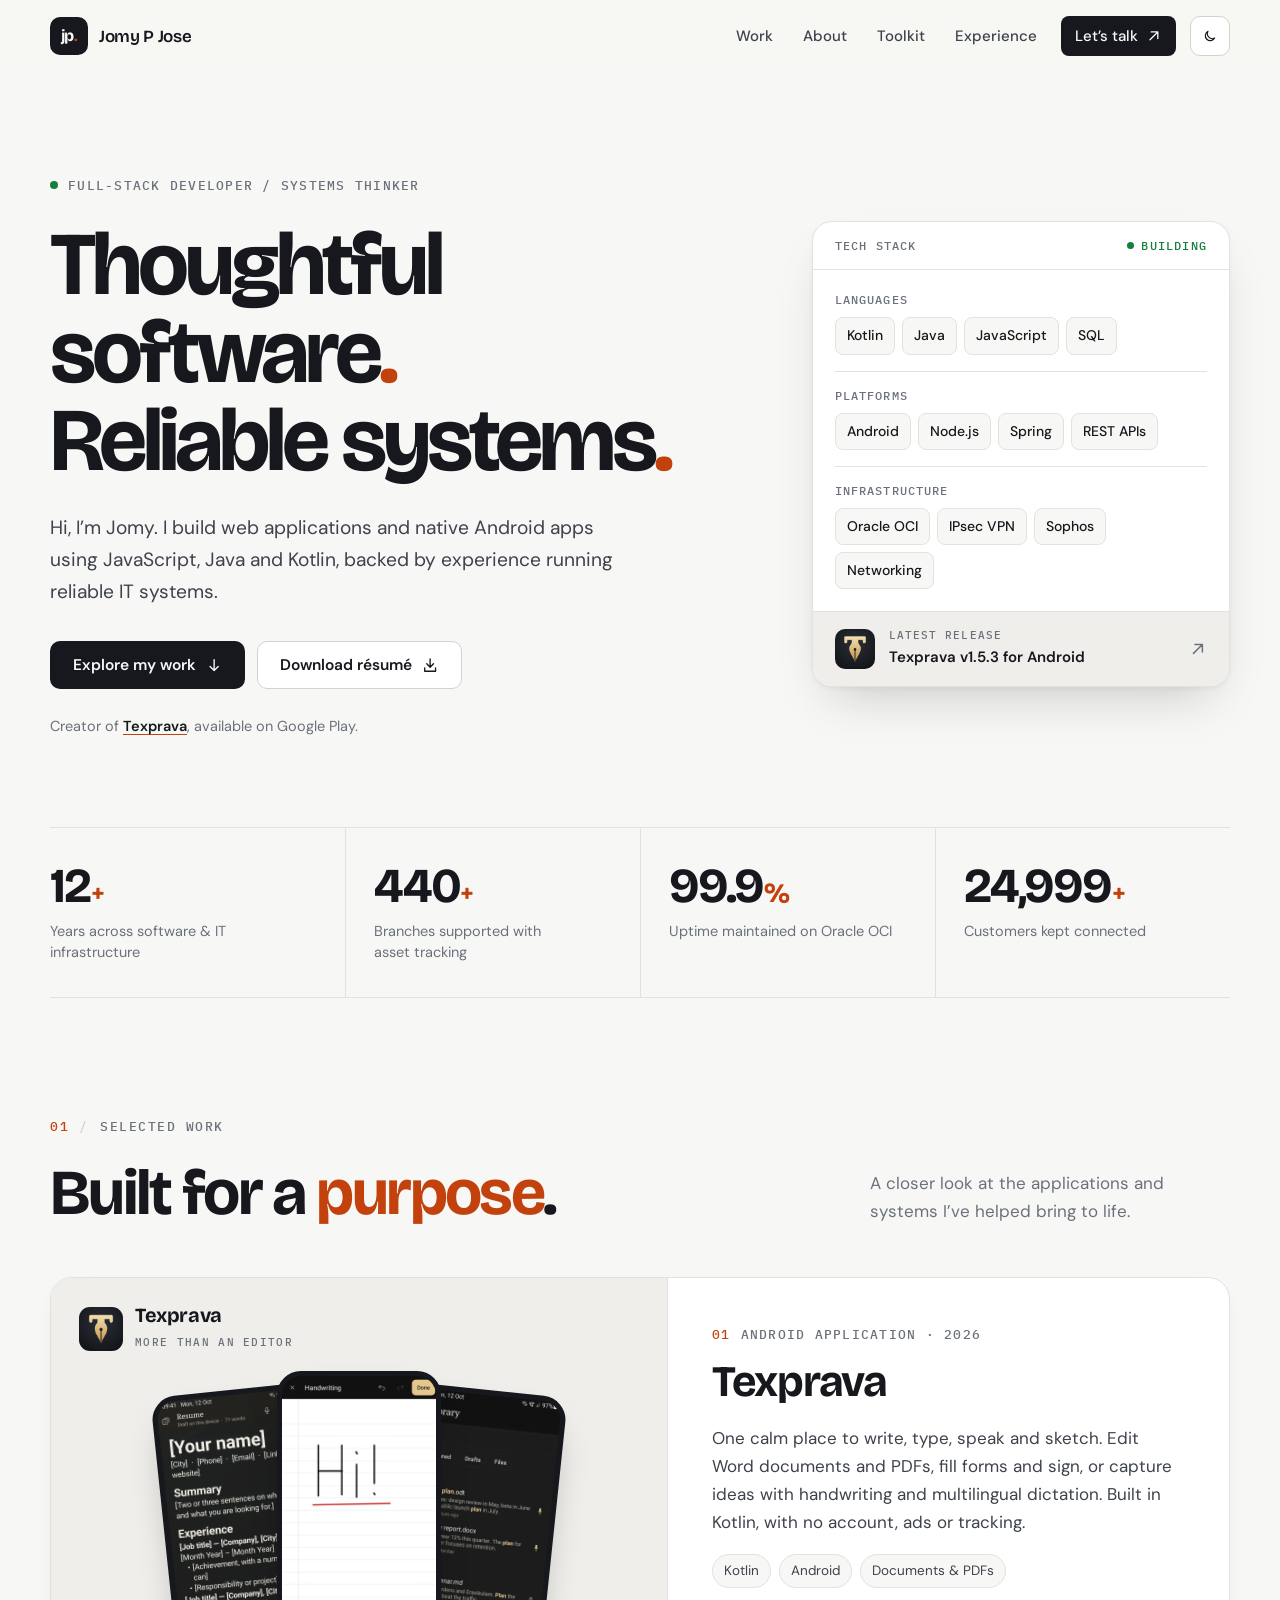
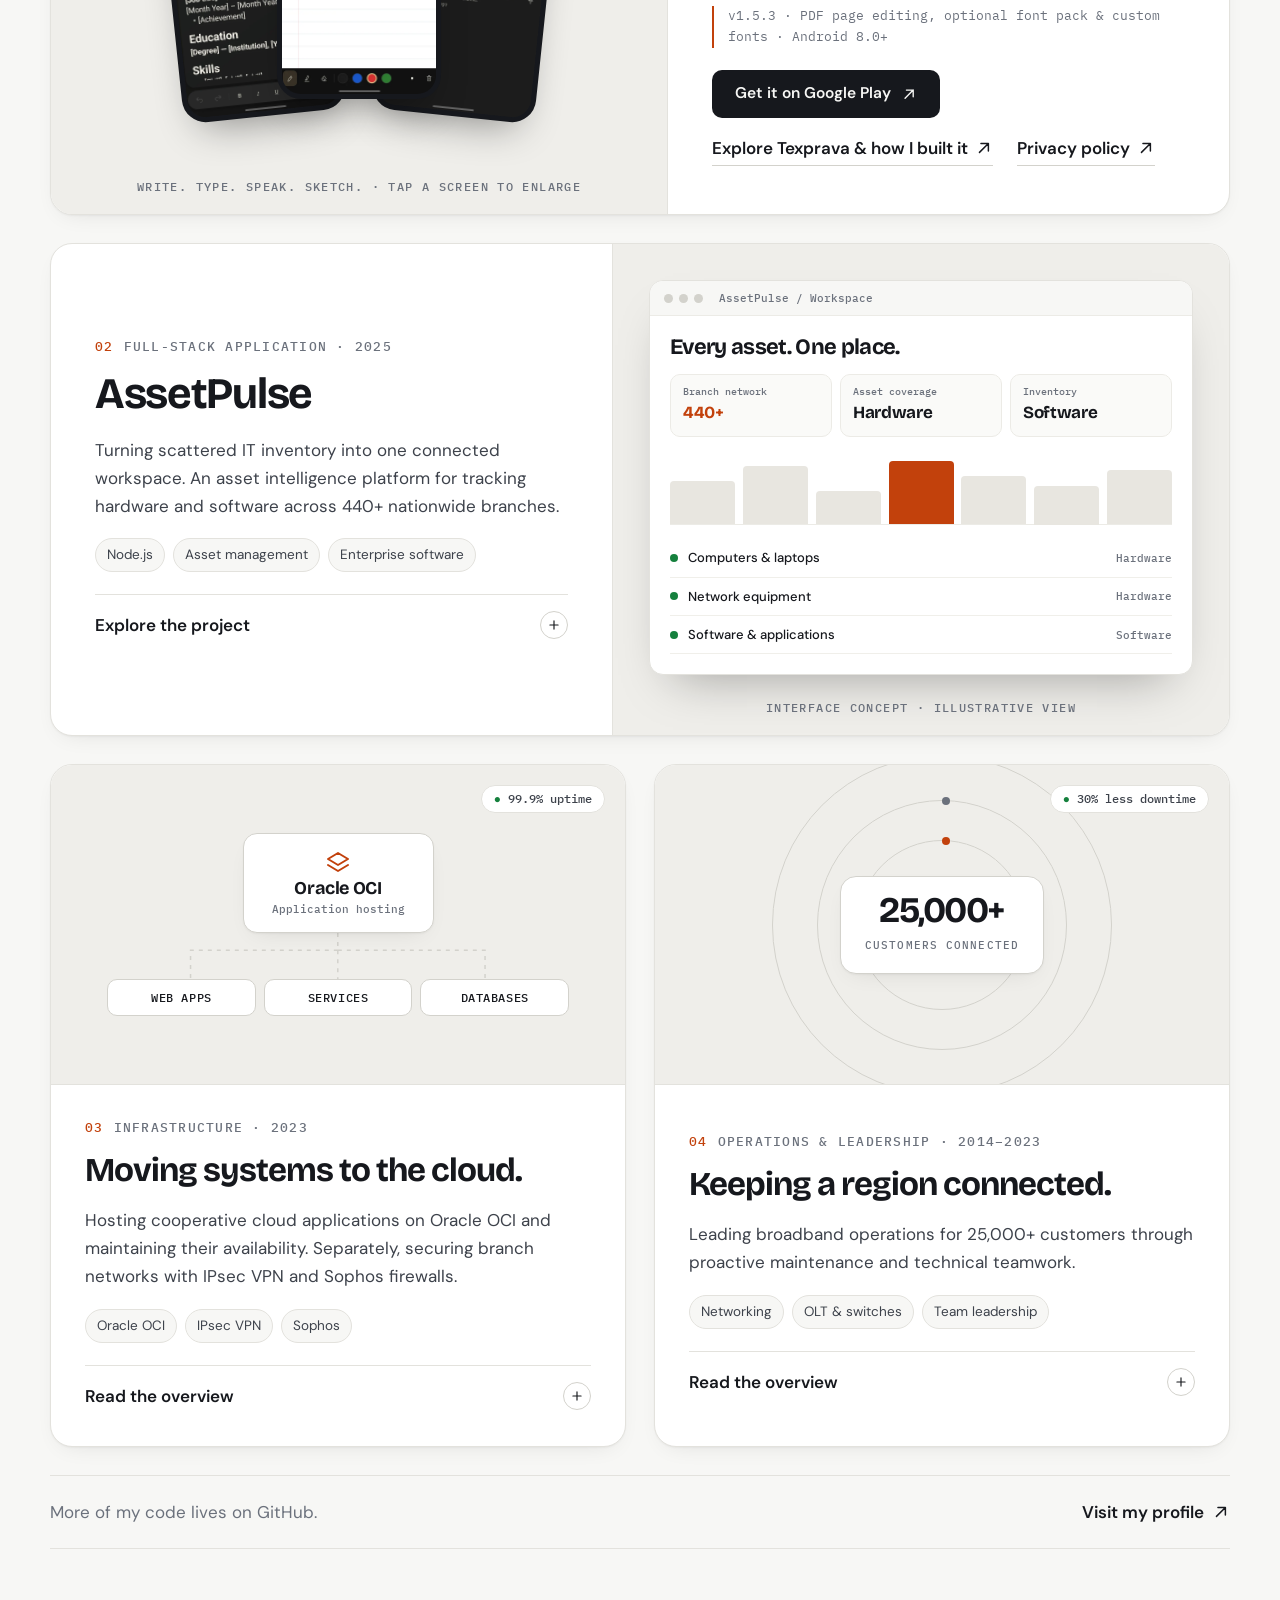
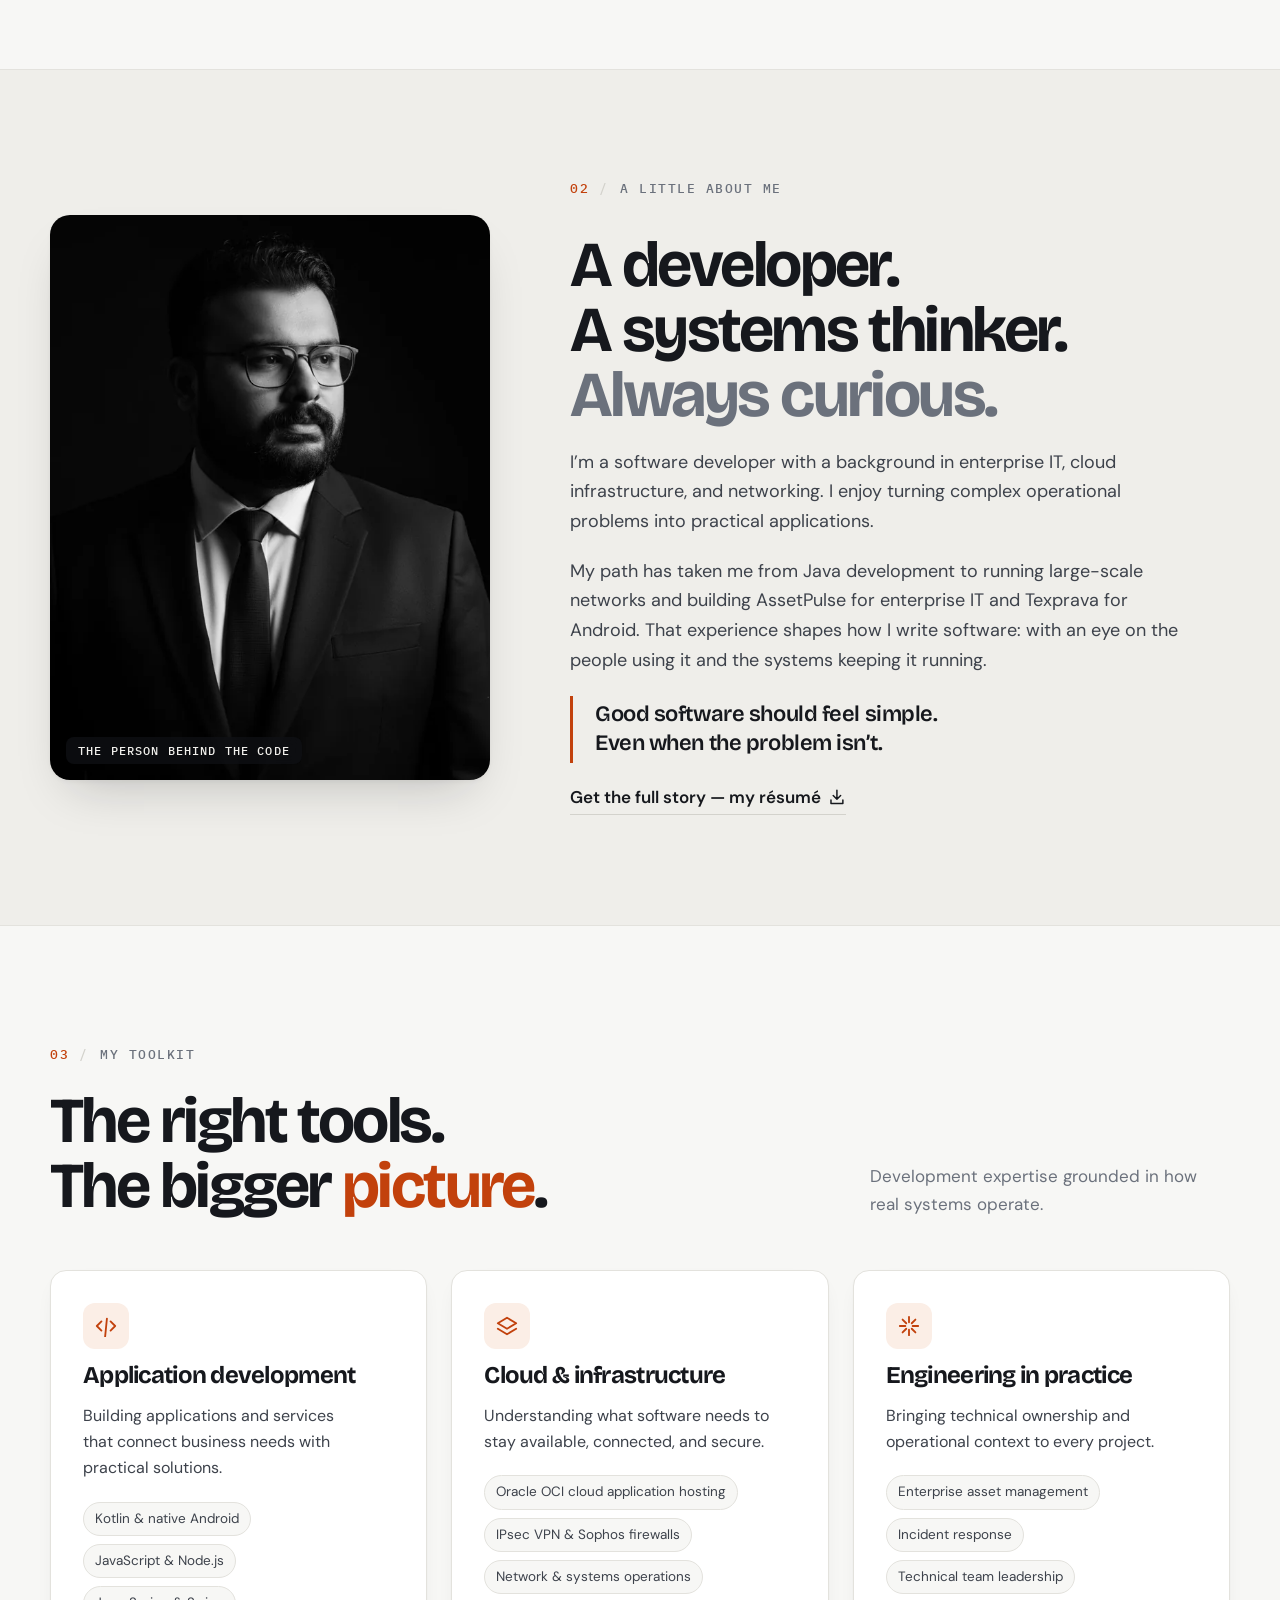
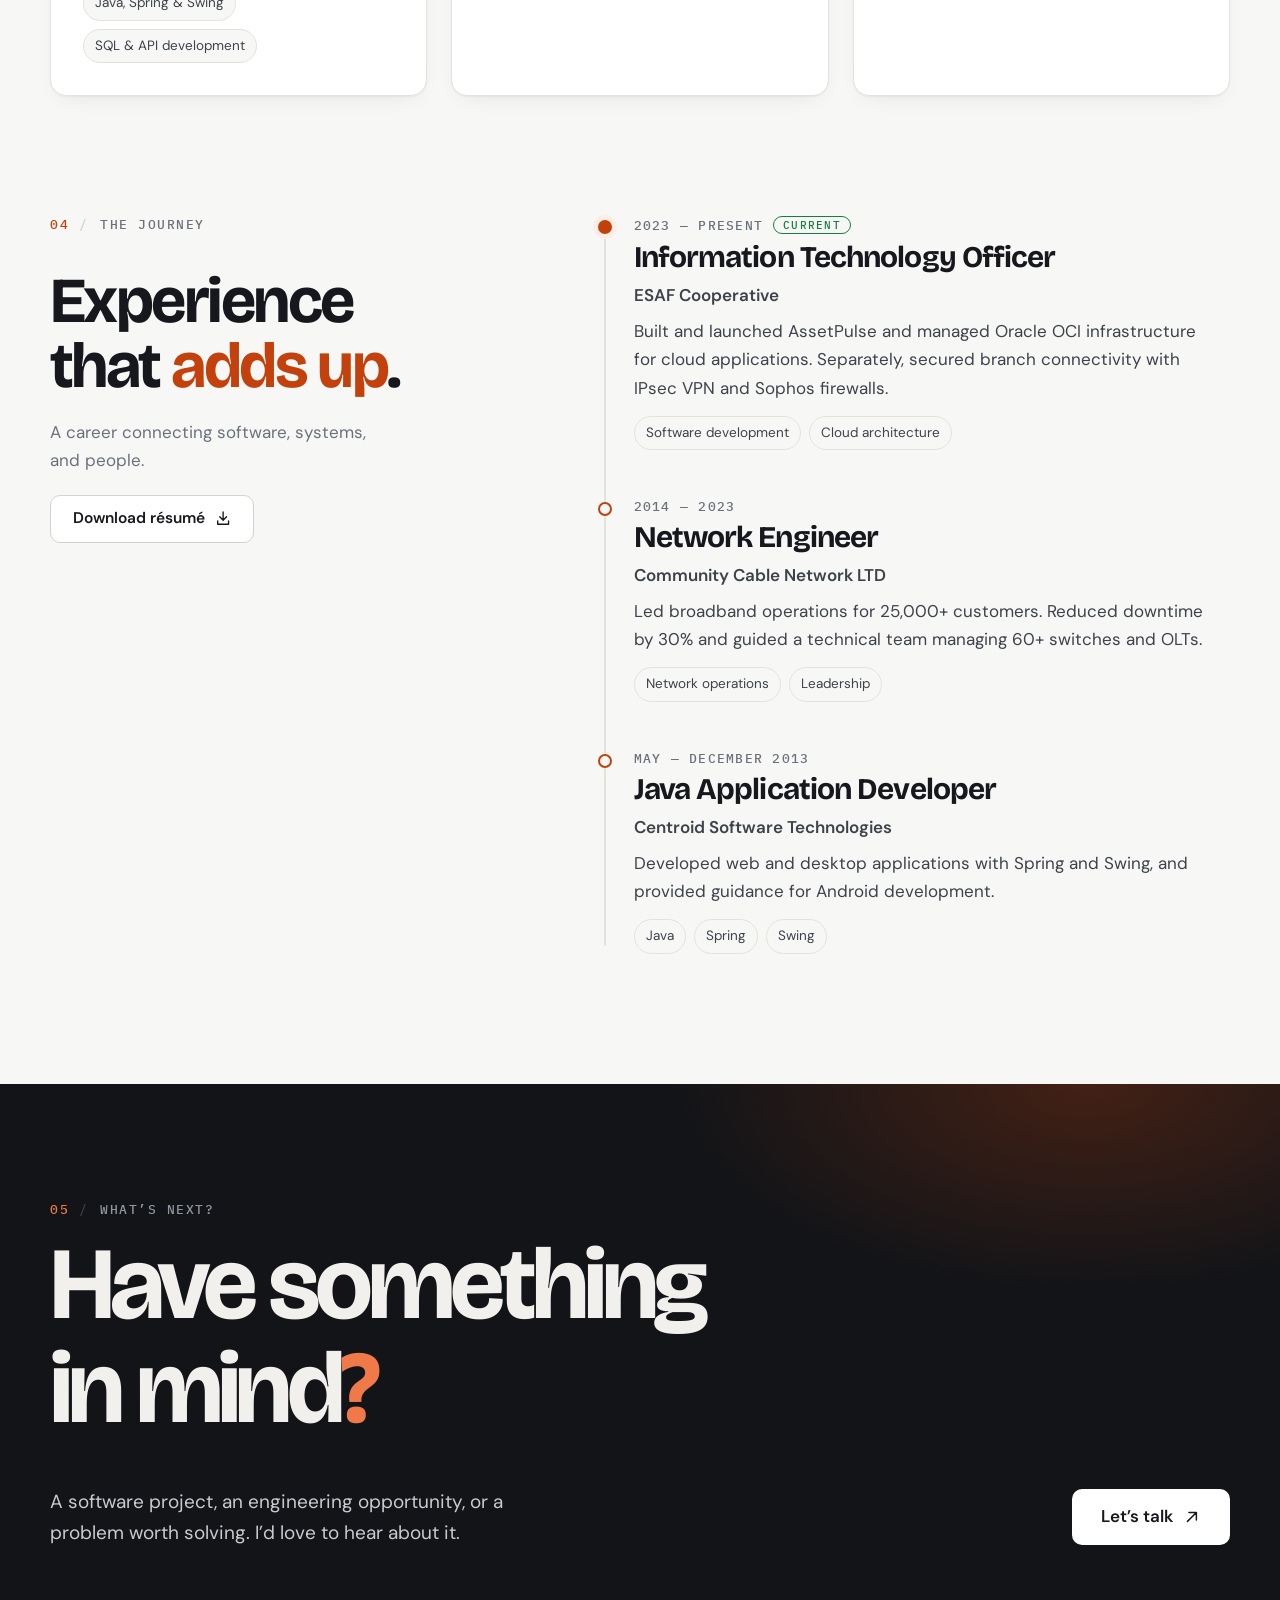
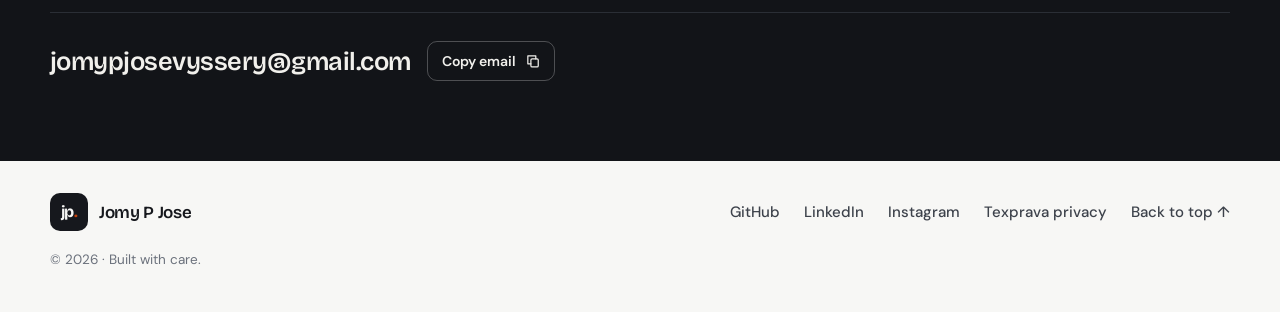
==== commit 027e1915: "Unify design across all pages" ====
--- a/index.html
+++ b/index.html
@@ -40,8 +40,8 @@
       document.documentElement.dataset.theme = dark ? 'dark' : 'light';
     })();
   </script>
-  <link rel="stylesheet" href="css/v2.css?v=20261109">
-  <script src="js/v2.js?v=20261109" defer></script>
+  <link rel="stylesheet" href="css/v2.css?v=20261110">
+  <script src="js/v2.js?v=20261110" defer></script>
   <script type="application/ld+json">{"@context": "https://schema.org", "@graph": [{"@type": "Person", "@id": "https://jomypjose.github.io/#person", "name": "Jomy P Jose", "url": "https://jomypjose.github.io/", "image": "https://jomypjose.github.io/assets/images/portrait.webp", "jobTitle": "Software Developer", "email": "mailto:jomypjosevyssery@gmail.com", "knowsAbout": ["Web applications", "Android development", "JavaScript", "Java", "Kotlin", "Cloud infrastructure", "Networking"], "sameAs": ["https://github.com/jomypjose", "https://linkedin.com/in/jomypjose", "https://instagram.com/jomypjose"]}, {"@type": "WebSite", "@id": "https://jomypjose.github.io/#website", "url": "https://jomypjose.github.io/", "name": "Jomy P Jose", "author": {"@id": "https://jomypjose.github.io/#person"}}]}</script>
 </head>
 <body>
--- a/css/v2.css
+++ b/css/v2.css
@@ -402,3 +402,101 @@
   *, *::before, *::after { animation: none !important; transition-duration: .01ms !important; scroll-behavior: auto !important; }
   .js .reveal, .js .hero-title .w { opacity: 1 !important; translate: 0 0 !important; }
 }
+
+/* ==========================================================
+   Subpages: Texprava app page & privacy policy
+   ========================================================== */
+.subpage .eyebrow { display: block; font: 500 12.5px var(--mono); text-transform: uppercase; letter-spacing: .12em; color: var(--accent); margin-bottom: 14px; }
+.subpage .accent { color: var(--accent); }
+.app-lead { font-size: clamp(17px, 1.5vw, 20px); color: var(--ink-2); max-width: 600px; }
+.app-platform { font: 13px/1.6 var(--mono); color: var(--muted); margin-top: 22px; }
+.project-release-actions { display: flex; flex-wrap: wrap; align-items: center; gap: 14px 24px; margin-top: 30px; }
+
+/* intro */
+.app-intro { display: grid; grid-template-columns: 1.1fr .9fr; gap: 60px; align-items: center; padding: 80px 0 40px; }
+.app-identity { display: flex; align-items: center; gap: 14px; margin: 8px 0 26px; font: 700 22px var(--display); letter-spacing: -.02em; }
+.app-identity img { border-radius: 16px; box-shadow: var(--shadow); }
+.app-intro h1 { font-size: clamp(46px, 6.4vw, 88px); line-height: .98; letter-spacing: -.045em; margin-bottom: 26px; }
+.app-gallery { position: relative; display: grid; grid-template-columns: 1fr 1fr; gap: 18px; padding: 34px; background: var(--bg-2); border: 1px solid var(--line); border-radius: 24px; }
+.app-gallery figure:nth-child(2) { margin-top: 44px; }
+.app-gallery > p { grid-column: 1 / -1; text-align: center; font: 500 11.5px var(--mono); text-transform: uppercase; letter-spacing: .1em; color: var(--muted); }
+
+/* shared screenshot frames */
+.app-gallery figure a, .app-screenshot-grid figure a { display: block; border: 5px solid #16181d; border-radius: 22px; overflow: hidden; background: #16181d; box-shadow: 0 20px 40px -20px rgba(0,0,0,.45); transition: transform .4s var(--ease), box-shadow .4s var(--ease); cursor: zoom-in; }
+.app-gallery figure a:hover, .app-screenshot-grid figure a:hover { transform: translateY(-4px); box-shadow: 0 28px 50px -22px rgba(0,0,0,.5); }
+.app-gallery img, .app-screenshot-grid img { width: 100%; aspect-ratio: 1 / 2; object-fit: cover; object-position: top; }
+.app-gallery figcaption, .app-screenshot-grid figcaption { margin-top: 12px; font: 500 12px var(--mono); text-transform: uppercase; letter-spacing: .08em; color: var(--muted); text-align: center; }
+
+/* sections */
+.app-section { padding: 110px 0 0; }
+.app-section > h2, .engineering-section h2, .app-closing h2 { font-size: clamp(36px, 4.6vw, 60px); letter-spacing: -.04em; line-height: 1.02; margin-bottom: 44px; }
+.app-section > .app-lead { margin: -24px 0 40px; }
+.app-features { display: grid; grid-template-columns: repeat(3, 1fr); gap: 20px; align-items: start; }
+.app-features article { padding: 28px; background: var(--surface); border: 1px solid var(--line); border-radius: var(--radius); box-shadow: var(--shadow); display: flex; flex-direction: column; gap: 12px; transition: transform .35s var(--ease), border-color .3s; }
+.app-features article:hover { transform: translateY(-3px); border-color: var(--line-2); }
+.app-features article .eyebrow { margin-bottom: 0; font-size: 11.5px; }
+.app-features h3 { font-size: 23px; }
+.app-features p { color: var(--ink-2); font-size: 15.5px; }
+.app-features ul { display: grid; gap: 9px; }
+.app-features li { position: relative; padding-left: 18px; color: var(--ink-2); font-size: 15px; line-height: 1.55; }
+.app-features li::before { content: ""; position: absolute; left: 0; top: .62em; width: 6px; height: 6px; border-radius: 50%; background: var(--accent); }
+
+.app-screenshot-grid { display: grid; grid-template-columns: repeat(4, 1fr); gap: 36px 24px; }
+
+/* engineering */
+.engineering-section { display: grid; grid-template-columns: .9fr 1.1fr; gap: 70px; align-items: start; }
+.engineering-section > div:first-child { position: sticky; top: 112px; }
+.engineering-section h2 { margin-bottom: 24px; }
+.engineering-notes { display: grid; gap: 0; border-top: 1px solid var(--line); }
+.engineering-notes article { padding: 28px 0; border-bottom: 1px solid var(--line); display: grid; gap: 10px; justify-items: start; }
+.engineering-notes h3 { font-size: 22px; }
+.engineering-notes p { color: var(--ink-2); }
+.engineering-notes .link { margin-top: 6px; }
+
+/* closing */
+.app-closing { margin: 120px 0 40px; padding: 70px 56px; background: #121418; color: #f1f0ec; border-radius: 26px; position: relative; overflow: hidden; }
+.app-closing::before { content: ""; position: absolute; inset: 0; background: radial-gradient(520px 260px at 90% 0%, rgba(194,65,12,.3), transparent 70%); pointer-events: none; }
+.app-closing > * { position: relative; }
+.app-closing .eyebrow { color: #f0794a; }
+.app-closing h2 { margin-bottom: 8px; }
+.app-closing .btn-ink { background: #fff; color: #16181d; }
+.app-closing .btn-ink:hover { background: var(--accent); color: #fff; }
+.app-closing .link { color: #f1f0ec; border-color: #3a3f48; }
+.app-closing .app-platform { color: #9096a0; }
+
+/* privacy policy */
+.policy { max-width: 760px; padding: 70px 0 40px; }
+.policy-head { display: flex; align-items: center; gap: 16px; margin-bottom: 30px; }
+.policy-head img { border-radius: 16px; box-shadow: var(--shadow); }
+.policy-app { font: 700 22px var(--display); letter-spacing: -.02em; }
+.policy-tag { font: 500 12px var(--mono); text-transform: uppercase; letter-spacing: .1em; color: var(--muted); }
+.policy h1 { font-size: clamp(42px, 6vw, 68px); letter-spacing: -.045em; margin-bottom: 14px; }
+.policy-date { font: 13px var(--mono); color: var(--muted); padding-bottom: 28px; margin-bottom: 28px; border-bottom: 1px solid var(--line); }
+.policy h2 { font-size: 24px; letter-spacing: -.02em; margin: 44px 0 12px; }
+.policy p { color: var(--ink-2); margin-bottom: 14px; }
+.policy p strong { color: var(--ink); }
+.policy main a, .policy p a { color: var(--accent); text-underline-offset: 3px; overflow-wrap: anywhere; }
+.policy-back { margin-top: 48px; padding-top: 24px; border-top: 1px solid var(--line); }
+.policy-back .link { color: var(--ink) !important; }
+
+@media (max-width: 1060px) {
+  .app-intro { grid-template-columns: 1fr; gap: 44px; }
+  .app-gallery { max-width: 520px; }
+  .app-features { grid-template-columns: repeat(2, 1fr); }
+  .app-screenshot-grid { grid-template-columns: repeat(3, 1fr); }
+  .engineering-section { grid-template-columns: 1fr; gap: 30px; }
+  .engineering-section > div:first-child { position: static; }
+}
+@media (max-width: 760px) {
+  .app-intro { padding: 44px 0 20px; }
+  .app-gallery { padding: 20px; gap: 14px; }
+  .app-gallery figure:nth-child(2) { margin-top: 28px; }
+  .app-section { padding-top: 80px; }
+  .app-features { grid-template-columns: 1fr; }
+  .app-features article { padding: 24px 22px; }
+  .app-screenshot-grid { grid-template-columns: repeat(2, 1fr); gap: 26px 14px; }
+  .app-gallery figure a, .app-screenshot-grid figure a { border-width: 4px; border-radius: 16px; }
+  .app-closing { margin-top: 88px; padding: 48px 24px; border-radius: 20px; }
+  .policy { padding-top: 44px; }
+  .policy h2 { font-size: 21px; margin-top: 36px; }
+}
